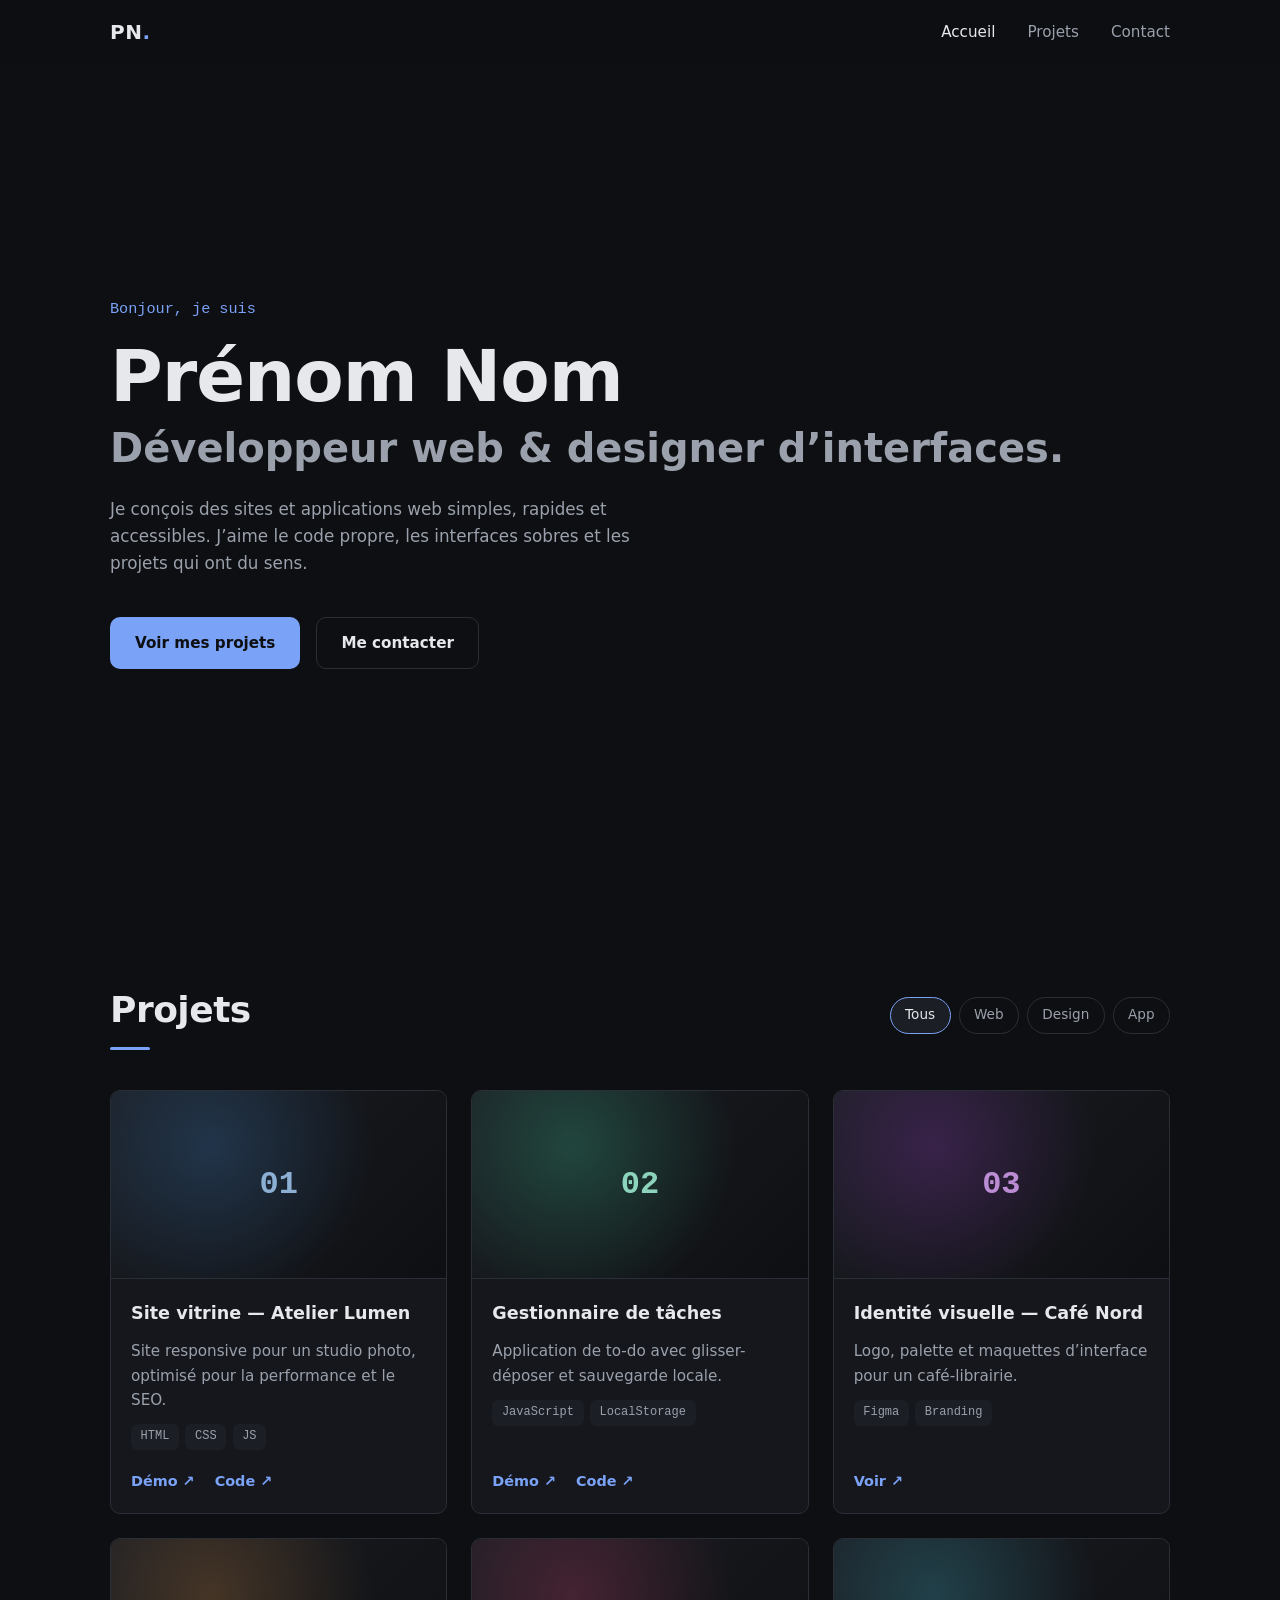
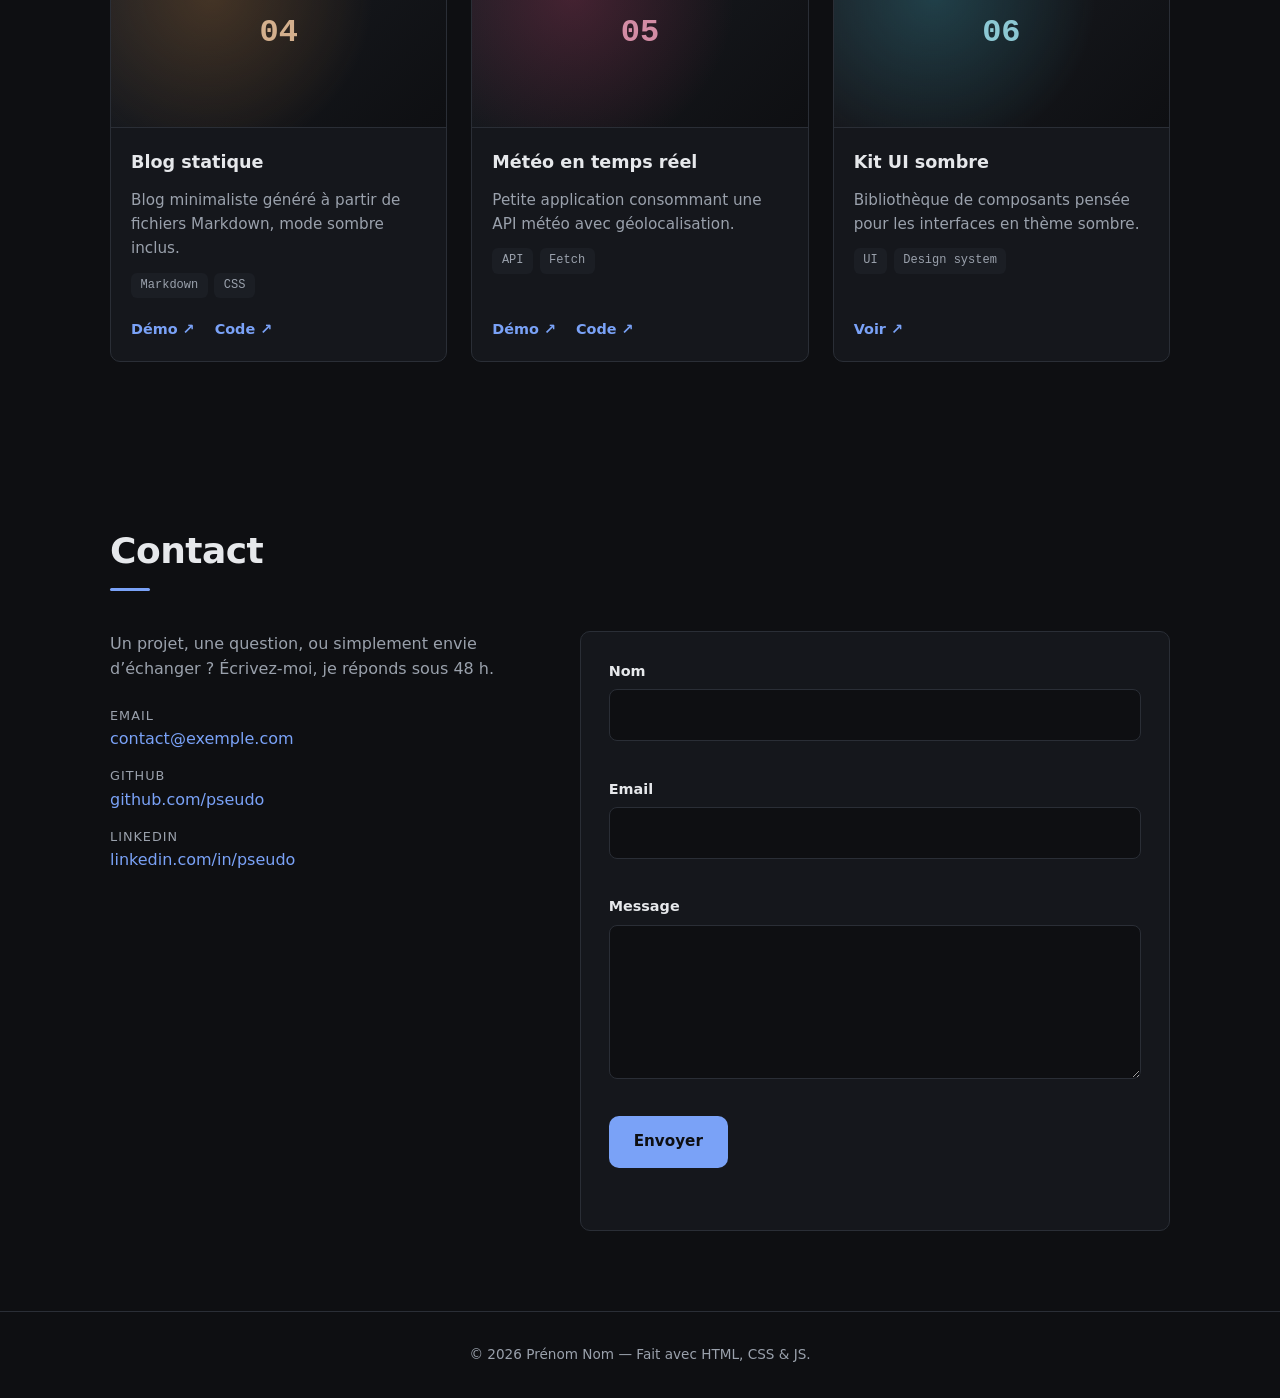
==== index.html @ f6e83539 "Portfolio : accueil, projets et formulaire de contact Co-Authored-By: Claude Opus 5.5 <noreply@anthr" ====
<!DOCTYPE html>
<html lang="fr">
<head>
  <meta charset="UTF-8">
  <meta name="viewport" content="width=device-width, initial-scale=1.0">
  <title>Prénom Nom — Portfolio</title>
  <meta name="description" content="Portfolio de Prénom Nom, développeur web.">
  <link rel="stylesheet" href="style.css">
</head>
<body>
  <header class="site-header">
    <nav class="nav container">
      <a href="#accueil" class="logo">PN<span>.</span></a>
      <button class="nav-toggle" aria-label="Ouvrir le menu" aria-expanded="false" aria-controls="menu">
        <span></span><span></span><span></span>
      </button>
      <ul class="nav-links" id="menu">
        <li><a href="#accueil">Accueil</a></li>
        <li><a href="#projets">Projets</a></li>
        <li><a href="#contact">Contact</a></li>
      </ul>
    </nav>
  </header>

  <main>
    <!-- Accueil -->
    <section id="accueil" class="hero container">
      <p class="eyebrow">Bonjour, je suis</p>
      <h1>Prénom Nom</h1>
      <h2 class="hero-sub">Développeur web &amp; designer d’interfaces.</h2>
      <p class="hero-text">
        Je conçois des sites et applications web simples, rapides et accessibles.
        J’aime le code propre, les interfaces sobres et les projets qui ont du sens.
      </p>
      <div class="hero-actions">
        <a href="#projets" class="btn btn-primary">Voir mes projets</a>
        <a href="#contact" class="btn btn-ghost">Me contacter</a>
      </div>
    </section>

    <!-- Projets -->
    <section id="projets" class="section container">
      <div class="section-head">
        <h2 class="section-title">Projets</h2>
        <div class="filters" role="group" aria-label="Filtrer les projets">
          <button class="filter active" data-filter="all">Tous</button>
          <button class="filter" data-filter="web">Web</button>
          <button class="filter" data-filter="design">Design</button>
          <button class="filter" data-filter="app">App</button>
        </div>
      </div>

      <div class="projects-grid">
        <article class="project-card" data-category="web">
          <div class="project-thumb" style="--hue: 210">01</div>
          <div class="project-body">
            <h3>Site vitrine — Atelier Lumen</h3>
            <p>Site responsive pour un studio photo, optimisé pour la performance et le SEO.</p>
            <ul class="tags"><li>HTML</li><li>CSS</li><li>JS</li></ul>
            <div class="project-links">
              <a href="#" target="_blank" rel="noopener">Démo ↗</a>
              <a href="#" target="_blank" rel="noopener">Code ↗</a>
            </div>
          </div>
        </article>

        <article class="project-card" data-category="app">
          <div class="project-thumb" style="--hue: 160">02</div>
          <div class="project-body">
            <h3>Gestionnaire de tâches</h3>
            <p>Application de to-do avec glisser-déposer et sauvegarde locale.</p>
            <ul class="tags"><li>JavaScript</li><li>LocalStorage</li></ul>
            <div class="project-links">
              <a href="#" target="_blank" rel="noopener">Démo ↗</a>
              <a href="#" target="_blank" rel="noopener">Code ↗</a>
            </div>
          </div>
        </article>

        <article class="project-card" data-category="design">
          <div class="project-thumb" style="--hue: 280">03</div>
          <div class="project-body">
            <h3>Identité visuelle — Café Nord</h3>
            <p>Logo, palette et maquettes d’interface pour un café-librairie.</p>
            <ul class="tags"><li>Figma</li><li>Branding</li></ul>
            <div class="project-links">
              <a href="#" target="_blank" rel="noopener">Voir ↗</a>
            </div>
          </div>
        </article>

        <article class="project-card" data-category="web">
          <div class="project-thumb" style="--hue: 30">04</div>
          <div class="project-body">
            <h3>Blog statique</h3>
            <p>Blog minimaliste généré à partir de fichiers Markdown, mode sombre inclus.</p>
            <ul class="tags"><li>Markdown</li><li>CSS</li></ul>
            <div class="project-links">
              <a href="#" target="_blank" rel="noopener">Démo ↗</a>
              <a href="#" target="_blank" rel="noopener">Code ↗</a>
            </div>
          </div>
        </article>

        <article class="project-card" data-category="app">
          <div class="project-thumb" style="--hue: 340">05</div>
          <div class="project-body">
            <h3>Météo en temps réel</h3>
            <p>Petite application consommant une API météo avec géolocalisation.</p>
            <ul class="tags"><li>API</li><li>Fetch</li></ul>
            <div class="project-links">
              <a href="#" target="_blank" rel="noopener">Démo ↗</a>
              <a href="#" target="_blank" rel="noopener">Code ↗</a>
            </div>
          </div>
        </article>

        <article class="project-card" data-category="design">
          <div class="project-thumb" style="--hue: 190">06</div>
          <div class="project-body">
            <h3>Kit UI sombre</h3>
            <p>Bibliothèque de composants pensée pour les interfaces en thème sombre.</p>
            <ul class="tags"><li>UI</li><li>Design system</li></ul>
            <div class="project-links">
              <a href="#" target="_blank" rel="noopener">Voir ↗</a>
            </div>
          </div>
        </article>
      </div>
    </section>

    <!-- Contact -->
    <section id="contact" class="section container">
      <h2 class="section-title">Contact</h2>
      <div class="contact-wrap">
        <div class="contact-intro">
          <p>Un projet, une question, ou simplement envie d’échanger ? Écrivez-moi, je réponds sous 48 h.</p>
          <ul class="contact-list">
            <li><span>Email</span><a href="mailto:contact@exemple.com">contact@exemple.com</a></li>
            <li><span>GitHub</span><a href="#" target="_blank" rel="noopener">github.com/pseudo</a></li>
            <li><span>LinkedIn</span><a href="#" target="_blank" rel="noopener">linkedin.com/in/pseudo</a></li>
          </ul>
        </div>

        <form class="contact-form" id="contact-form" novalidate>
          <div class="field">
            <label for="name">Nom</label>
            <input type="text" id="name" name="name" autocomplete="name" required>
            <small class="error" aria-live="polite"></small>
          </div>
          <div class="field">
            <label for="email">Email</label>
            <input type="email" id="email" name="email" autocomplete="email" required>
            <small class="error" aria-live="polite"></small>
          </div>
          <div class="field">
            <label for="message">Message</label>
            <textarea id="message" name="message" rows="5" required minlength="10"></textarea>
            <small class="error" aria-live="polite"></small>
          </div>
          <button type="submit" class="btn btn-primary">Envoyer</button>
          <p class="form-status" role="status" aria-live="polite"></p>
        </form>
      </div>
    </section>
  </main>

  <footer class="site-footer">
    <div class="container">
      <p>© <span id="year"></span> Prénom Nom — Fait avec HTML, CSS &amp; JS.</p>
    </div>
  </footer>

  <script src="script.js"></script>
</body>
</html>
---- style.css ----
/* ===== Variables ===== */
:root {
  --bg: #0e0f12;
  --bg-alt: #15171c;
  --surface: #1b1e24;
  --border: #2a2e36;
  --text: #e6e8eb;
  --muted: #9aa1ac;
  --accent: #7aa2f7;
  --accent-hover: #9bb8ff;
  --error: #f7768e;
  --success: #9ece6a;
  --radius: 10px;
  --max-w: 1100px;
  --header-h: 64px;
  --font: system-ui, -apple-system, "Segoe UI", Roboto, "Helvetica Neue", Arial, sans-serif;
}

/* ===== Base ===== */
*, *::before, *::after { box-sizing: border-box; margin: 0; padding: 0; }

html { scroll-behavior: smooth; scroll-padding-top: var(--header-h); }

body {
  font-family: var(--font);
  background: var(--bg);
  color: var(--text);
  line-height: 1.6;
  -webkit-font-smoothing: antialiased;
}

a { color: var(--accent); text-decoration: none; transition: color .2s; }
a:hover { color: var(--accent-hover); }

:focus-visible { outline: 2px solid var(--accent); outline-offset: 3px; border-radius: 4px; }

.container { width: 100%; max-width: var(--max-w); margin: 0 auto; padding: 0 1.25rem; }

/* ===== Header / Nav ===== */
.site-header {
  position: sticky; top: 0; z-index: 100;
  background: rgba(14, 15, 18, .85);
  backdrop-filter: blur(10px);
  -webkit-backdrop-filter: blur(10px);
  border-bottom: 1px solid transparent;
  transition: border-color .3s;
}
.site-header.scrolled { border-bottom-color: var(--border); }

.nav { height: var(--header-h); display: flex; align-items: center; justify-content: space-between; }

.logo { font-weight: 700; font-size: 1.25rem; color: var(--text); letter-spacing: .5px; }
.logo span { color: var(--accent); }

.nav-links { display: flex; gap: 2rem; list-style: none; }
.nav-links a { color: var(--muted); font-size: .95rem; }
.nav-links a:hover, .nav-links a.active { color: var(--text); }

.nav-toggle {
  display: none; background: none; border: 0; cursor: pointer;
  width: 40px; height: 40px; padding: 8px;
  flex-direction: column; justify-content: center; gap: 5px;
}
.nav-toggle span { display: block; height: 2px; background: var(--text); border-radius: 2px; transition: transform .3s, opacity .3s; }
.nav-toggle[aria-expanded="true"] span:nth-child(1) { transform: translateY(7px) rotate(45deg); }
.nav-toggle[aria-expanded="true"] span:nth-child(2) { opacity: 0; }
.nav-toggle[aria-expanded="true"] span:nth-child(3) { transform: translateY(-7px) rotate(-45deg); }

/* ===== Hero ===== */
.hero {
  min-height: calc(100vh - var(--header-h));
  min-height: calc(100svh - var(--header-h));
  display: flex; flex-direction: column; justify-content: center;
  padding-top: 3rem; padding-bottom: 3rem;
}
.eyebrow { color: var(--accent); font-family: ui-monospace, SFMono-Regular, Menlo, monospace; font-size: .95rem; margin-bottom: 1rem; }
.hero h1 { font-size: clamp(2.5rem, 7vw, 4.5rem); line-height: 1.1; letter-spacing: -1px; }
.hero-sub { font-size: clamp(1.4rem, 4vw, 2.5rem); color: var(--muted); font-weight: 600; line-height: 1.2; margin-top: .5rem; }
.hero-text { max-width: 560px; color: var(--muted); margin-top: 1.5rem; font-size: 1.05rem; }
.hero-actions { display: flex; flex-wrap: wrap; gap: 1rem; margin-top: 2.5rem; }

/* ===== Buttons ===== */
.btn {
  display: inline-block; padding: .8rem 1.5rem; border-radius: var(--radius);
  font: inherit; font-weight: 600; font-size: .95rem; cursor: pointer;
  border: 1px solid transparent; transition: background .2s, color .2s, border-color .2s, transform .2s;
}
.btn:active { transform: translateY(1px); }
.btn-primary { background: var(--accent); color: #0e0f12; }
.btn-primary:hover { background: var(--accent-hover); color: #0e0f12; }
.btn-primary:disabled { opacity: .6; cursor: wait; }
.btn-ghost { border-color: var(--border); color: var(--text); }
.btn-ghost:hover { border-color: var(--accent); color: var(--accent); }

/* ===== Sections ===== */
.section { padding-top: 5rem; padding-bottom: 5rem; }
.section-head { display: flex; flex-wrap: wrap; align-items: center; justify-content: space-between; gap: 1rem; margin-bottom: 2.5rem; }
.section-title { font-size: clamp(1.75rem, 4vw, 2.25rem); letter-spacing: -.5px; }
.section-title::after { content: ""; display: block; width: 40px; height: 3px; background: var(--accent); margin-top: .5rem; border-radius: 2px; }
#contact .section-title { margin-bottom: 2.5rem; }

/* ===== Filters ===== */
.filters { display: flex; flex-wrap: wrap; gap: .5rem; }
.filter {
  background: transparent; color: var(--muted); border: 1px solid var(--border);
  padding: .4rem .9rem; border-radius: 999px; font: inherit; font-size: .85rem; cursor: pointer;
  transition: all .2s;
}
.filter:hover { color: var(--text); border-color: var(--muted); }
.filter.active { background: var(--surface); color: var(--text); border-color: var(--accent); }

/* ===== Projects ===== */
.projects-grid { display: grid; grid-template-columns: repeat(auto-fill, minmax(300px, 1fr)); gap: 1.5rem; }

.project-card {
  background: var(--bg-alt); border: 1px solid var(--border); border-radius: var(--radius);
  overflow: hidden; display: flex; flex-direction: column;
  transition: transform .25s, border-color .25s;
}
.project-card:hover { transform: translateY(-4px); border-color: #3a3f4a; }
.project-card.hidden { display: none; }

.project-thumb {
  aspect-ratio: 16 / 9; display: grid; place-items: center;
  font-family: ui-monospace, Menlo, monospace; font-size: 2rem; font-weight: 700;
  color: hsla(var(--hue), 60%, 75%, .9);
  background:
    radial-gradient(circle at 30% 30%, hsla(var(--hue), 50%, 40%, .35), transparent 60%),
    linear-gradient(135deg, var(--surface), var(--bg));
  border-bottom: 1px solid var(--border);
}

.project-body { padding: 1.25rem; display: flex; flex-direction: column; gap: .75rem; flex: 1; }
.project-body h3 { font-size: 1.1rem; }
.project-body p { color: var(--muted); font-size: .95rem; }

.tags { display: flex; flex-wrap: wrap; gap: .4rem; list-style: none; }
.tags li { font-size: .75rem; color: var(--muted); background: var(--surface); padding: .2rem .6rem; border-radius: 6px; font-family: ui-monospace, Menlo, monospace; }

.project-links { display: flex; gap: 1.25rem; margin-top: auto; padding-top: .5rem; font-size: .9rem; font-weight: 600; }

/* ===== Contact ===== */
.contact-wrap { display: grid; grid-template-columns: 1fr 1.4fr; gap: 3rem; align-items: start; }
.contact-intro > p { color: var(--muted); margin-bottom: 1.5rem; }
.contact-list { list-style: none; display: flex; flex-direction: column; gap: .9rem; }
.contact-list li { display: flex; flex-direction: column; }
.contact-list span { font-size: .8rem; text-transform: uppercase; letter-spacing: 1px; color: var(--muted); }

.contact-form { background: var(--bg-alt); border: 1px solid var(--border); border-radius: var(--radius); padding: 1.75rem; display: flex; flex-direction: column; gap: 1.1rem; }
.field { display: flex; flex-direction: column; gap: .4rem; }
.field label { font-size: .9rem; font-weight: 600; }
.field input, .field textarea {
  font: inherit; color: var(--text); background: var(--bg); border: 1px solid var(--border);
  border-radius: 8px; padding: .75rem .9rem; transition: border-color .2s, box-shadow .2s; width: 100%;
}
.field textarea { resize: vertical; min-height: 120px; }
.field input:focus, .field textarea:focus { outline: none; border-color: var(--accent); box-shadow: 0 0 0 3px rgba(122, 162, 247, .15); }
.field.invalid input, .field.invalid textarea { border-color: var(--error); }
.error { color: var(--error); font-size: .8rem; min-height: 1em; }
.form-status { font-size: .9rem; min-height: 1.2em; }
.form-status.success { color: var(--success); }
.form-status.fail { color: var(--error); }
.contact-form .btn { align-self: flex-start; }

/* ===== Footer ===== */
.site-footer { border-top: 1px solid var(--border); padding: 2rem 0; text-align: center; color: var(--muted); font-size: .85rem; }

/* ===== Reveal animation ===== */
.reveal { opacity: 0; transform: translateY(20px); transition: opacity .6s ease, transform .6s ease; }
.reveal.visible { opacity: 1; transform: none; }

@media (prefers-reduced-motion: reduce) {
  html { scroll-behavior: auto; }
  *, *::before, *::after { transition: none !important; animation: none !important; }
  .reveal { opacity: 1; transform: none; }
}

/* ===== Responsive ===== */
@media (max-width: 800px) {
  .contact-wrap { grid-template-columns: 1fr; gap: 2rem; }
}

@media (max-width: 680px) {
  .nav-toggle { display: flex; }
  .nav-links {
    position: absolute; top: var(--header-h); left: 0; right: 0;
    flex-direction: column; gap: 0;
    background: var(--bg); border-bottom: 1px solid var(--border);
    max-height: 0; overflow: hidden; transition: max-height .3s ease;
  }
  .nav-links.open { max-height: 300px; }
  .nav-links a { display: block; padding: 1rem 1.25rem; font-size: 1rem; }
  .nav-links li + li { border-top: 1px solid var(--border); }

  .section { padding-top: 3.5rem; padding-bottom: 3.5rem; }
  .projects-grid { grid-template-columns: 1fr; }
  .contact-form { padding: 1.25rem; }
  .contact-form .btn, .hero-actions .btn { width: 100%; text-align: center; }
  .hero-actions { flex-direction: column; }
}
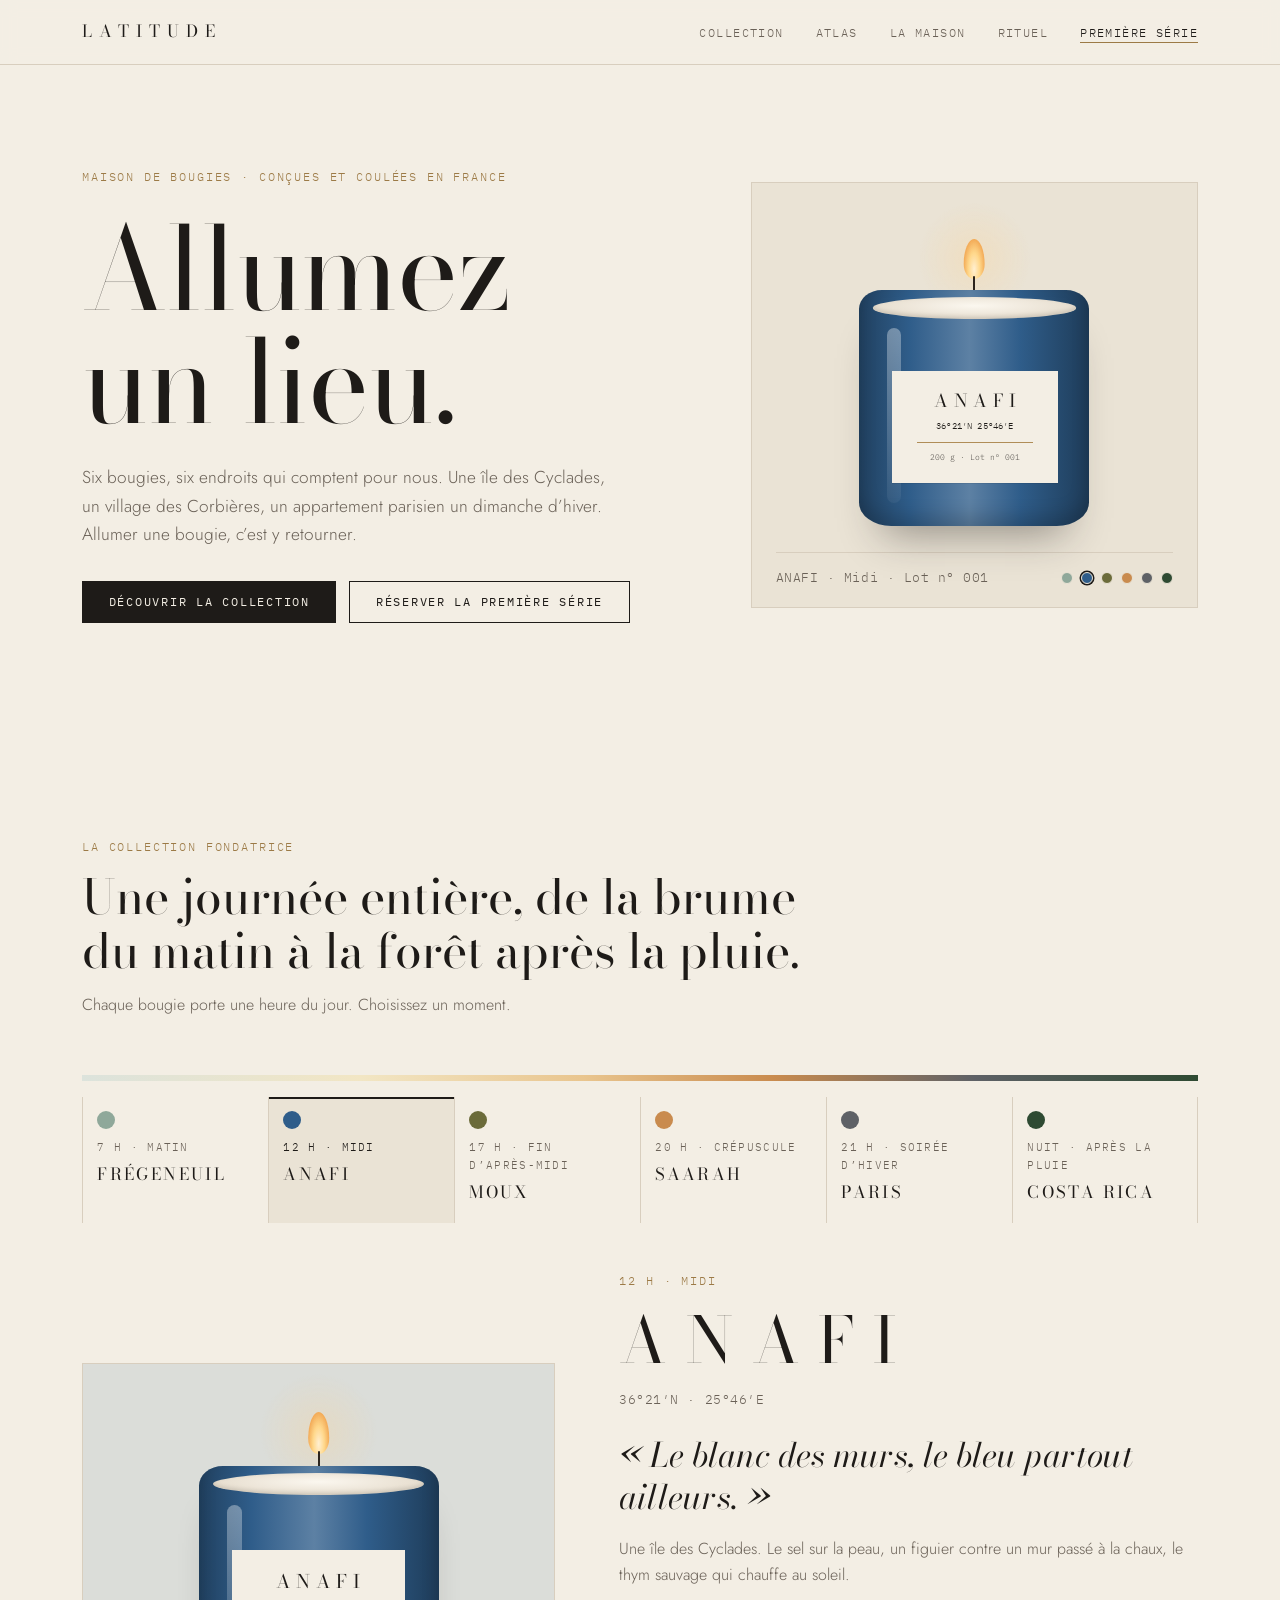
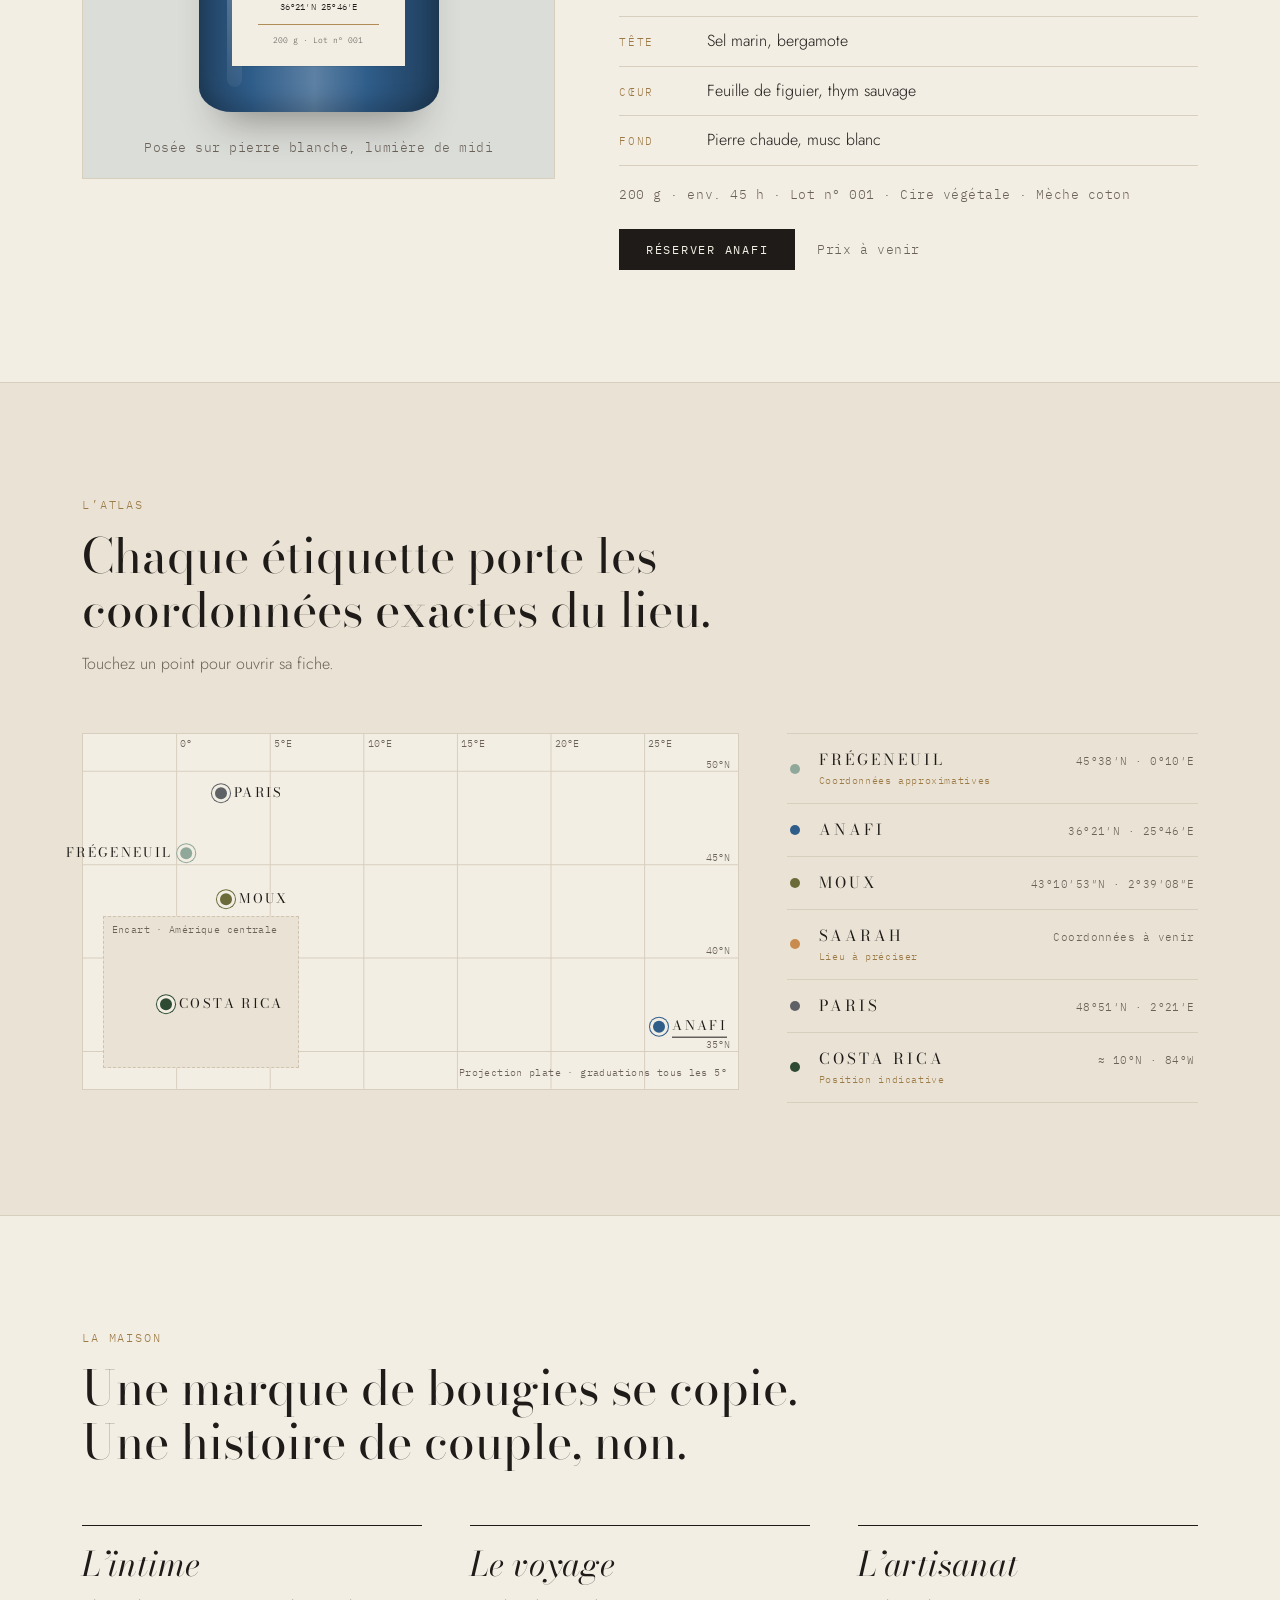
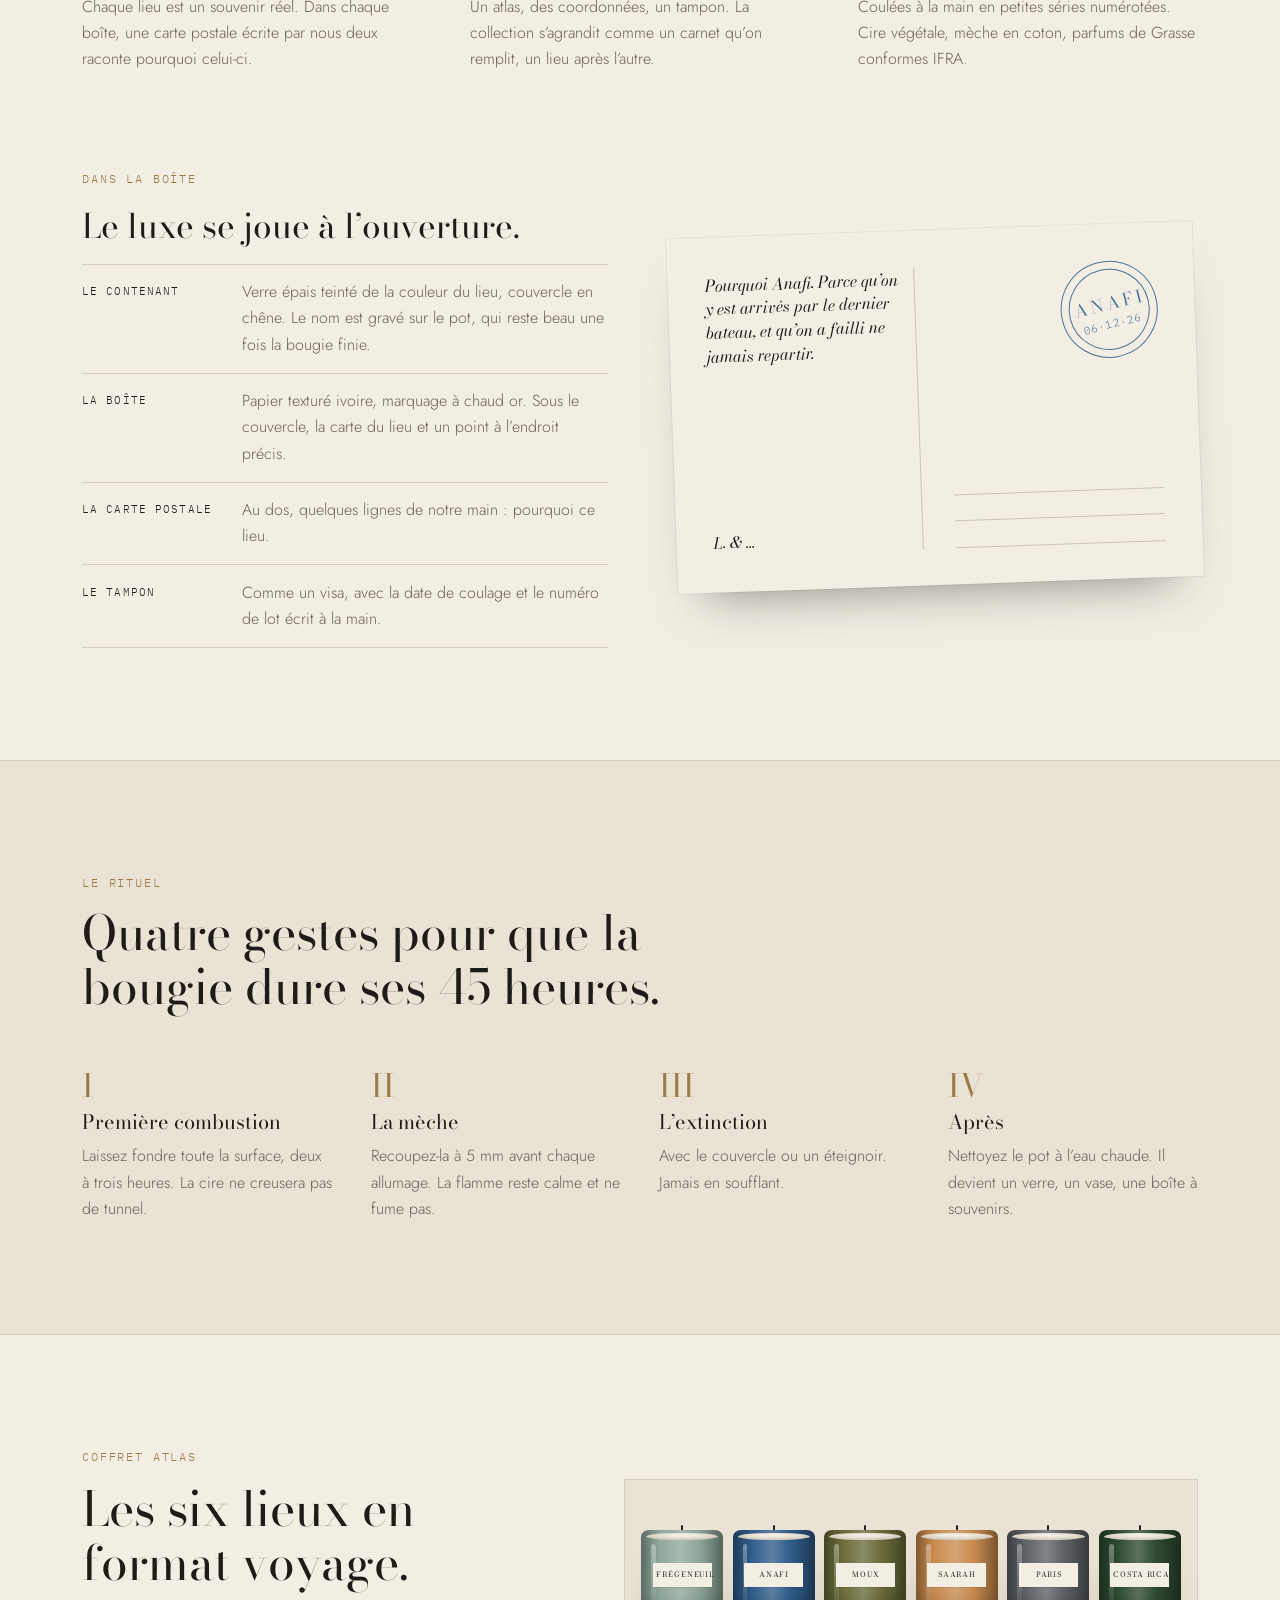
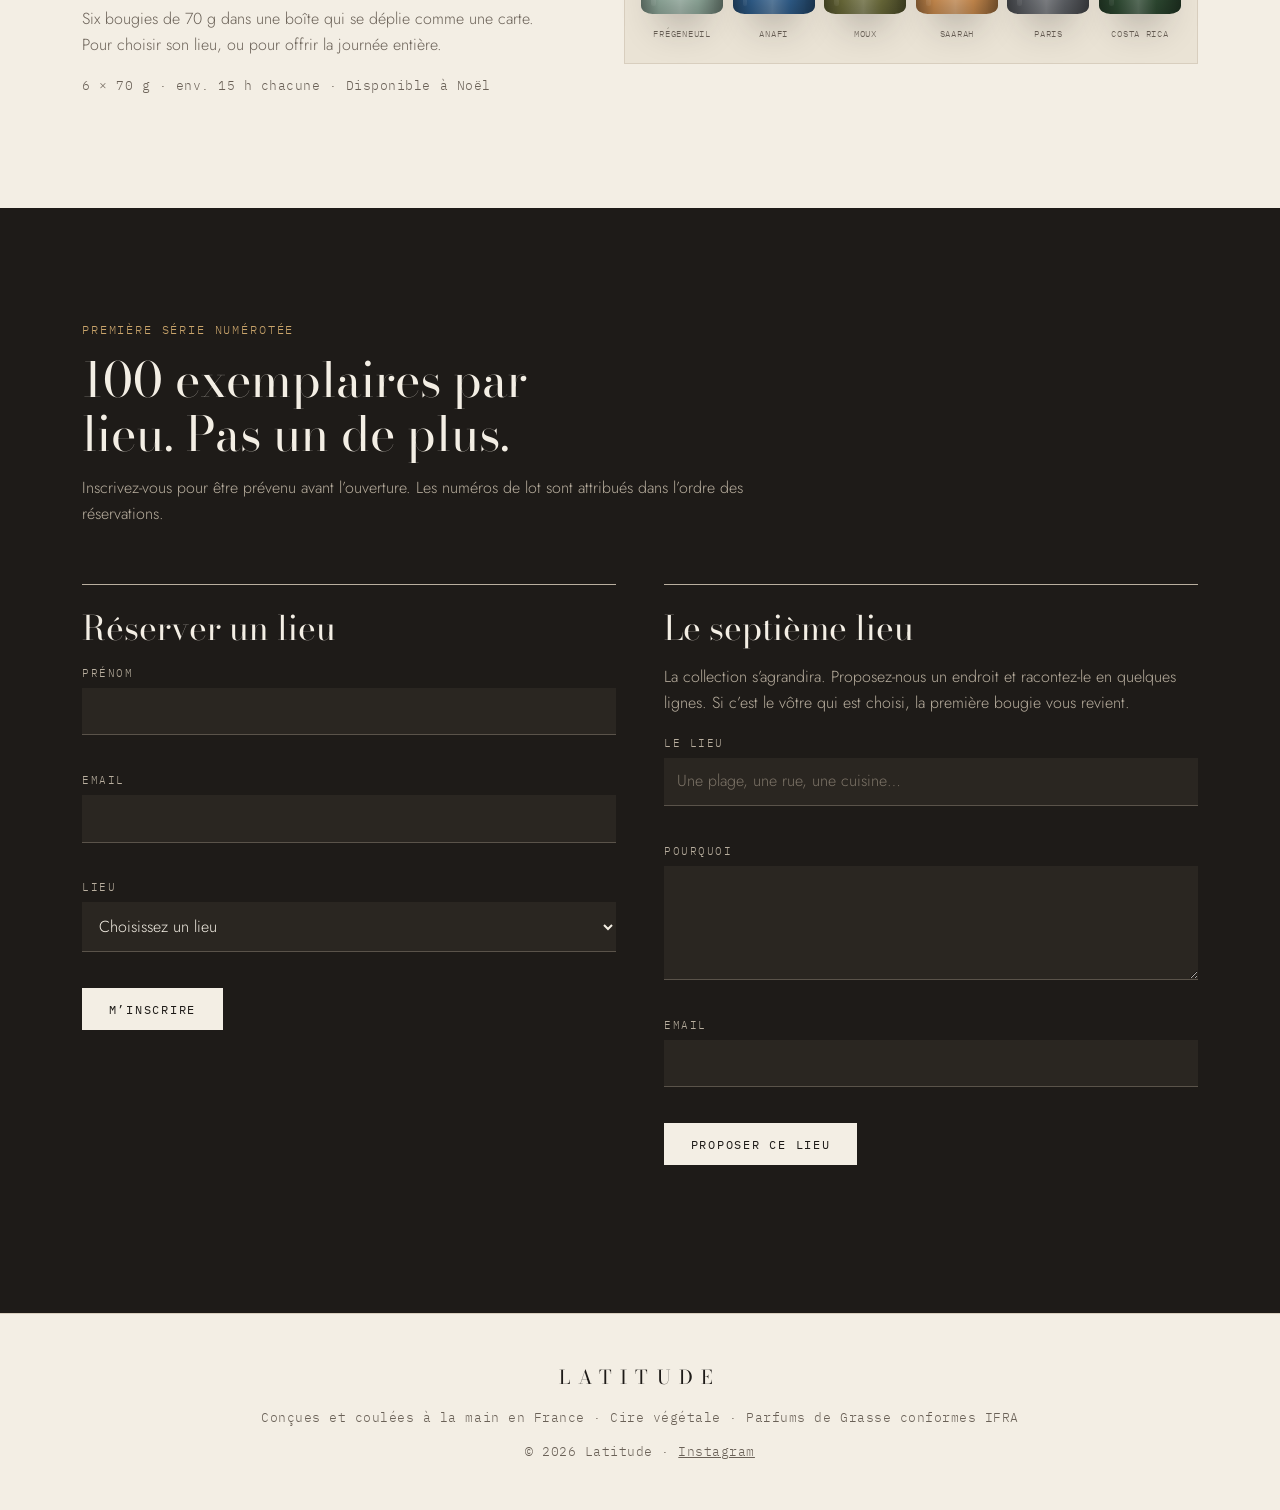
==== commit 17049aad: "Site Latitude : maison de bougies (collection, atlas, maison, rituel, première série) Remplace le po" ====
--- a/index.html
+++ b/index.html
@@ -2,172 +2,257 @@
 <html lang="fr">
 <head>
   <meta charset="UTF-8">
-  <meta name="viewport" content="width=device-width, initial-scale=1.0">
-  <title>Prénom Nom — Portfolio</title>
-  <meta name="description" content="Portfolio de Prénom Nom, développeur web.">
+  <meta name="viewport" content="width=device-width, initial-scale=1.0, viewport-fit=cover">
+  <title>Latitude, maison de bougies</title>
+  <meta name="claude:viewport-fit-sides" content="cover">
+  <meta name="description" content="Six bougies parfumées, six lieux. Conçues et coulées à la main en France. Allumez un lieu.">
+  <link rel="preconnect" href="https://fonts.googleapis.com">
+  <link rel="preconnect" href="https://fonts.gstatic.com" crossorigin>
+  <link rel="stylesheet" href="https://fonts.googleapis.com/css2?family=Bodoni+Moda:ital,opsz,wght@0,6..96,400;0,6..96,500;1,6..96,400&family=IBM+Plex+Mono:wght@300;400&family=Jost:wght@300;400;500&display=swap">
   <link rel="stylesheet" href="style.css">
 </head>
 <body>
   <header class="site-header">
-    <nav class="nav container">
-      <a href="#accueil" class="logo">PN<span>.</span></a>
-      <button class="nav-toggle" aria-label="Ouvrir le menu" aria-expanded="false" aria-controls="menu">
-        <span></span><span></span><span></span>
+    <nav class="nav wrap" aria-label="Navigation principale">
+      <a href="#top" class="brand">LATITUDE</a>
+      <button class="nav-toggle" type="button" aria-label="Ouvrir le menu" aria-expanded="false" aria-controls="menu">
+        <span></span><span></span>
       </button>
       <ul class="nav-links" id="menu">
-        <li><a href="#accueil">Accueil</a></li>
-        <li><a href="#projets">Projets</a></li>
-        <li><a href="#contact">Contact</a></li>
+        <li><a href="#collection">Collection</a></li>
+        <li><a href="#atlas">Atlas</a></li>
+        <li><a href="#maison">La maison</a></li>
+        <li><a href="#rituel">Rituel</a></li>
+        <li><a href="#serie" class="nav-cta">Première série</a></li>
       </ul>
     </nav>
   </header>
 
-  <main>
-    <!-- Accueil -->
-    <section id="accueil" class="hero container">
-      <p class="eyebrow">Bonjour, je suis</p>
-      <h1>Prénom Nom</h1>
-      <h2 class="hero-sub">Développeur web &amp; designer d’interfaces.</h2>
-      <p class="hero-text">
-        Je conçois des sites et applications web simples, rapides et accessibles.
-        J’aime le code propre, les interfaces sobres et les projets qui ont du sens.
-      </p>
-      <div class="hero-actions">
-        <a href="#projets" class="btn btn-primary">Voir mes projets</a>
-        <a href="#contact" class="btn btn-ghost">Me contacter</a>
-      </div>
-    </section>
-
-    <!-- Projets -->
-    <section id="projets" class="section container">
-      <div class="section-head">
-        <h2 class="section-title">Projets</h2>
-        <div class="filters" role="group" aria-label="Filtrer les projets">
-          <button class="filter active" data-filter="all">Tous</button>
-          <button class="filter" data-filter="web">Web</button>
-          <button class="filter" data-filter="design">Design</button>
-          <button class="filter" data-filter="app">App</button>
-        </div>
-      </div>
-
-      <div class="projects-grid">
-        <article class="project-card" data-category="web">
-          <div class="project-thumb" style="--hue: 210">01</div>
-          <div class="project-body">
-            <h3>Site vitrine — Atelier Lumen</h3>
-            <p>Site responsive pour un studio photo, optimisé pour la performance et le SEO.</p>
-            <ul class="tags"><li>HTML</li><li>CSS</li><li>JS</li></ul>
-            <div class="project-links">
-              <a href="#" target="_blank" rel="noopener">Démo ↗</a>
-              <a href="#" target="_blank" rel="noopener">Code ↗</a>
-            </div>
+  <main id="top">
+    <!-- ============ HERO ============ -->
+    <section class="hero wrap">
+      <div class="hero-text">
+        <p class="mono eyebrow">Maison de bougies · Conçues et coulées en France</p>
+        <h1>Allumez<br>un lieu.</h1>
+        <p class="lede">Six bougies, six endroits qui comptent pour nous. Une île des Cyclades, un village des Corbières, un appartement parisien un dimanche d’hiver. Allumer une bougie, c’est y retourner.</p>
+        <div class="hero-actions">
+          <a href="#collection" class="btn btn-ink">Découvrir la collection</a>
+          <a href="#serie" class="btn btn-line">Réserver la première série</a>
+        </div>
+      </div>
+
+      <figure class="hero-stage" id="hero-stage" aria-label="La collection en rotation">
+        <div class="stage-jar" id="hero-jar"></div>
+        <figcaption class="stage-caption mono">
+          <span id="hero-caption">ANAFI · Midi · Lot n° 001</span>
+          <span class="stage-dots" id="hero-dots" role="group" aria-label="Choisir un lieu"></span>
+        </figcaption>
+      </figure>
+    </section>
+
+    <!-- ============ COLLECTION ============ -->
+    <section id="collection" class="section wrap">
+      <header class="section-head">
+        <p class="mono eyebrow">La collection fondatrice</p>
+        <h2>Une journée entière, de la brume du matin à la forêt après la pluie.</h2>
+        <p class="section-intro">Chaque bougie porte une heure du jour. Choisissez un moment.</p>
+      </header>
+
+      <div class="day" role="tablist" aria-label="Les six lieux, dans l’ordre de la journée" id="day"></div>
+
+      <article class="fiche" id="fiche" role="tabpanel" aria-live="polite">
+        <div class="fiche-visual">
+          <div class="fiche-jar" id="fiche-jar"></div>
+          <p class="mono fiche-matter" id="fiche-matter"></p>
+        </div>
+        <div class="fiche-body">
+          <p class="mono eyebrow" id="fiche-moment"></p>
+          <h3 class="place-name" id="fiche-name"></h3>
+          <p class="mono coords" id="fiche-coords"></p>
+          <blockquote class="phrase" id="fiche-phrase"></blockquote>
+          <p class="fiche-desc" id="fiche-desc"></p>
+
+          <dl class="pyramid">
+            <div><dt class="mono">Tête</dt><dd id="fiche-tete"></dd></div>
+            <div><dt class="mono">Cœur</dt><dd id="fiche-coeur"></dd></div>
+            <div><dt class="mono">Fond</dt><dd id="fiche-fond"></dd></div>
+          </dl>
+
+          <p class="mono specs" id="fiche-specs"></p>
+          <div class="fiche-actions">
+            <a href="#serie" class="btn btn-ink" id="fiche-cta">Réserver</a>
+            <span class="mono price">Prix à venir</span>
           </div>
-        </article>
-
-        <article class="project-card" data-category="app">
-          <div class="project-thumb" style="--hue: 160">02</div>
-          <div class="project-body">
-            <h3>Gestionnaire de tâches</h3>
-            <p>Application de to-do avec glisser-déposer et sauvegarde locale.</p>
-            <ul class="tags"><li>JavaScript</li><li>LocalStorage</li></ul>
-            <div class="project-links">
-              <a href="#" target="_blank" rel="noopener">Démo ↗</a>
-              <a href="#" target="_blank" rel="noopener">Code ↗</a>
-            </div>
+        </div>
+      </article>
+    </section>
+
+    <!-- ============ ATLAS ============ -->
+    <section id="atlas" class="section section-alt">
+      <div class="wrap">
+        <header class="section-head">
+          <p class="mono eyebrow">L’atlas</p>
+          <h2>Chaque étiquette porte les coordonnées exactes du lieu.</h2>
+          <p class="section-intro">Touchez un point pour ouvrir sa fiche.</p>
+        </header>
+
+        <div class="atlas">
+          <div class="map" id="map">
+            <svg class="graticule" id="graticule" viewBox="0 0 700 380" preserveAspectRatio="none" aria-hidden="true"></svg>
+            <div class="inset" id="inset">
+              <span class="mono inset-title">Encart · Amérique centrale</span>
+            </div>
+            <span class="mono map-scale">Projection plate · graduations tous les 5°</span>
           </div>
-        </article>
-
-        <article class="project-card" data-category="design">
-          <div class="project-thumb" style="--hue: 280">03</div>
-          <div class="project-body">
-            <h3>Identité visuelle — Café Nord</h3>
-            <p>Logo, palette et maquettes d’interface pour un café-librairie.</p>
-            <ul class="tags"><li>Figma</li><li>Branding</li></ul>
-            <div class="project-links">
-              <a href="#" target="_blank" rel="noopener">Voir ↗</a>
+
+          <ol class="logbook" id="logbook" aria-label="Carnet de bord"></ol>
+        </div>
+      </div>
+    </section>
+
+    <!-- ============ LA MAISON ============ -->
+    <section id="maison" class="section wrap">
+      <header class="section-head">
+        <p class="mono eyebrow">La maison</p>
+        <h2>Une marque de bougies se copie. Une histoire de couple, non.</h2>
+      </header>
+
+      <div class="pillars">
+        <div class="pillar">
+          <h3>L’intime</h3>
+          <p>Chaque lieu est un souvenir réel. Dans chaque boîte, une carte postale écrite par nous deux raconte pourquoi celui-ci.</p>
+        </div>
+        <div class="pillar">
+          <h3>Le voyage</h3>
+          <p>Un atlas, des coordonnées, un tampon. La collection s’agrandit comme un carnet qu’on remplit, un lieu après l’autre.</p>
+        </div>
+        <div class="pillar">
+          <h3>L’artisanat</h3>
+          <p>Coulées à la main en petites séries numérotées. Cire végétale, mèche en coton, parfums de Grasse conformes IFRA.</p>
+        </div>
+      </div>
+
+      <div class="box">
+        <div class="box-copy">
+          <p class="mono eyebrow">Dans la boîte</p>
+          <h3 class="box-title">Le luxe se joue à l’ouverture.</h3>
+          <ul class="box-list">
+            <li><span class="mono">Le contenant</span>Verre épais teinté de la couleur du lieu, couvercle en chêne. Le nom est gravé sur le pot, qui reste beau une fois la bougie finie.</li>
+            <li><span class="mono">La boîte</span>Papier texturé ivoire, marquage à chaud or. Sous le couvercle, la carte du lieu et un point à l’endroit précis.</li>
+            <li><span class="mono">La carte postale</span>Au dos, quelques lignes de notre main : pourquoi ce lieu.</li>
+            <li><span class="mono">Le tampon</span>Comme un visa, avec la date de coulage et le numéro de lot écrit à la main.</li>
+          </ul>
+        </div>
+        <div class="box-visual" aria-hidden="true">
+          <div class="postcard">
+            <div class="postcard-left">
+              <p class="postcard-text">Pourquoi Anafi. Parce qu’on y est arrivés par le dernier bateau, et qu’on a failli ne jamais repartir.</p>
+              <p class="postcard-sign">L. &amp; …</p>
+            </div>
+            <div class="postcard-right">
+              <div class="stamp">
+                <span class="stamp-ring mono">ENTRÉE AUTORISÉE · ENTRÉE AUTORISÉE ·</span>
+                <span class="stamp-name">ANAFI</span>
+                <span class="stamp-date mono" id="stamp-date">01·11·26</span>
+              </div>
+              <span class="postcard-lines"></span>
+              <span class="postcard-lines"></span>
+              <span class="postcard-lines"></span>
             </div>
           </div>
-        </article>
-
-        <article class="project-card" data-category="web">
-          <div class="project-thumb" style="--hue: 30">04</div>
-          <div class="project-body">
-            <h3>Blog statique</h3>
-            <p>Blog minimaliste généré à partir de fichiers Markdown, mode sombre inclus.</p>
-            <ul class="tags"><li>Markdown</li><li>CSS</li></ul>
-            <div class="project-links">
-              <a href="#" target="_blank" rel="noopener">Démo ↗</a>
-              <a href="#" target="_blank" rel="noopener">Code ↗</a>
-            </div>
-          </div>
-        </article>
-
-        <article class="project-card" data-category="app">
-          <div class="project-thumb" style="--hue: 340">05</div>
-          <div class="project-body">
-            <h3>Météo en temps réel</h3>
-            <p>Petite application consommant une API météo avec géolocalisation.</p>
-            <ul class="tags"><li>API</li><li>Fetch</li></ul>
-            <div class="project-links">
-              <a href="#" target="_blank" rel="noopener">Démo ↗</a>
-              <a href="#" target="_blank" rel="noopener">Code ↗</a>
-            </div>
-          </div>
-        </article>
-
-        <article class="project-card" data-category="design">
-          <div class="project-thumb" style="--hue: 190">06</div>
-          <div class="project-body">
-            <h3>Kit UI sombre</h3>
-            <p>Bibliothèque de composants pensée pour les interfaces en thème sombre.</p>
-            <ul class="tags"><li>UI</li><li>Design system</li></ul>
-            <div class="project-links">
-              <a href="#" target="_blank" rel="noopener">Voir ↗</a>
-            </div>
-          </div>
-        </article>
-      </div>
-    </section>
-
-    <!-- Contact -->
-    <section id="contact" class="section container">
-      <h2 class="section-title">Contact</h2>
-      <div class="contact-wrap">
-        <div class="contact-intro">
-          <p>Un projet, une question, ou simplement envie d’échanger ? Écrivez-moi, je réponds sous 48 h.</p>
-          <ul class="contact-list">
-            <li><span>Email</span><a href="mailto:contact@exemple.com">contact@exemple.com</a></li>
-            <li><span>GitHub</span><a href="#" target="_blank" rel="noopener">github.com/pseudo</a></li>
-            <li><span>LinkedIn</span><a href="#" target="_blank" rel="noopener">linkedin.com/in/pseudo</a></li>
-          </ul>
-        </div>
-
-        <form class="contact-form" id="contact-form" novalidate>
-          <div class="field">
-            <label for="name">Nom</label>
-            <input type="text" id="name" name="name" autocomplete="name" required>
-            <small class="error" aria-live="polite"></small>
-          </div>
-          <div class="field">
-            <label for="email">Email</label>
-            <input type="email" id="email" name="email" autocomplete="email" required>
-            <small class="error" aria-live="polite"></small>
-          </div>
-          <div class="field">
-            <label for="message">Message</label>
-            <textarea id="message" name="message" rows="5" required minlength="10"></textarea>
-            <small class="error" aria-live="polite"></small>
-          </div>
-          <button type="submit" class="btn btn-primary">Envoyer</button>
-          <p class="form-status" role="status" aria-live="polite"></p>
-        </form>
+        </div>
+      </div>
+    </section>
+
+    <!-- ============ RITUEL ============ -->
+    <section id="rituel" class="section section-alt">
+      <div class="wrap rituel">
+        <header class="section-head">
+          <p class="mono eyebrow">Le rituel</p>
+          <h2>Quatre gestes pour que la bougie dure ses 45 heures.</h2>
+        </header>
+        <ol class="steps">
+          <li><span class="mono step-n">I</span><h3>Première combustion</h3><p>Laissez fondre toute la surface, deux à trois heures. La cire ne creusera pas de tunnel.</p></li>
+          <li><span class="mono step-n">II</span><h3>La mèche</h3><p>Recoupez-la à 5 mm avant chaque allumage. La flamme reste calme et ne fume pas.</p></li>
+          <li><span class="mono step-n">III</span><h3>L’extinction</h3><p>Avec le couvercle ou un éteignoir. Jamais en soufflant.</p></li>
+          <li><span class="mono step-n">IV</span><h3>Après</h3><p>Nettoyez le pot à l’eau chaude. Il devient un verre, un vase, une boîte à souvenirs.</p></li>
+        </ol>
+      </div>
+    </section>
+
+    <!-- ============ COFFRET ============ -->
+    <section class="section wrap coffret">
+      <div class="coffret-copy">
+        <p class="mono eyebrow">Coffret Atlas</p>
+        <h2>Les six lieux en format voyage.</h2>
+        <p>Six bougies de 70 g dans une boîte qui se déplie comme une carte. Pour choisir son lieu, ou pour offrir la journée entière.</p>
+        <p class="mono specs">6 × 70 g · env. 15 h chacune · Disponible à Noël</p>
+      </div>
+      <div class="coffret-row" id="coffret-row" aria-hidden="true"></div>
+    </section>
+
+    <!-- ============ PREMIÈRE SÉRIE / 7e LIEU ============ -->
+    <section id="serie" class="section section-ink">
+      <div class="wrap">
+        <header class="section-head">
+          <p class="mono eyebrow">Première série numérotée</p>
+          <h2>100 exemplaires par lieu. Pas un de plus.</h2>
+          <p class="section-intro">Inscrivez-vous pour être prévenu avant l’ouverture. Les numéros de lot sont attribués dans l’ordre des réservations.</p>
+        </header>
+
+        <div class="forms">
+          <form class="form" id="form-serie" novalidate>
+            <h3>Réserver un lieu</h3>
+            <div class="field">
+              <label for="s-name">Prénom</label>
+              <input id="s-name" name="name" type="text" autocomplete="given-name" required>
+              <small class="error"></small>
+            </div>
+            <div class="field">
+              <label for="s-email">Email</label>
+              <input id="s-email" name="email" type="email" autocomplete="email" required>
+              <small class="error"></small>
+            </div>
+            <div class="field">
+              <label for="s-place">Lieu</label>
+              <select id="s-place" name="place"></select>
+              <small class="error"></small>
+            </div>
+            <button class="btn btn-paper" type="submit">M’inscrire</button>
+            <p class="form-status" role="status" aria-live="polite"></p>
+          </form>
+
+          <form class="form" id="form-lieu" novalidate>
+            <h3>Le septième lieu</h3>
+            <p class="form-note">La collection s’agrandira. Proposez-nous un endroit et racontez-le en quelques lignes. Si c’est le vôtre qui est choisi, la première bougie vous revient.</p>
+            <div class="field">
+              <label for="l-place">Le lieu</label>
+              <input id="l-place" name="place" type="text" placeholder="Une plage, une rue, une cuisine…" required>
+              <small class="error"></small>
+            </div>
+            <div class="field">
+              <label for="l-why">Pourquoi</label>
+              <textarea id="l-why" name="why" rows="4" required></textarea>
+              <small class="error"></small>
+            </div>
+            <div class="field">
+              <label for="l-email">Email</label>
+              <input id="l-email" name="email" type="email" autocomplete="email" required>
+              <small class="error"></small>
+            </div>
+            <button class="btn btn-paper" type="submit">Proposer ce lieu</button>
+            <p class="form-status" role="status" aria-live="polite"></p>
+          </form>
+        </div>
       </div>
     </section>
   </main>
 
   <footer class="site-footer">
-    <div class="container">
-      <p>© <span id="year"></span> Prénom Nom — Fait avec HTML, CSS &amp; JS.</p>
+    <div class="wrap footer-inner">
+      <p class="brand">LATITUDE</p>
+      <p class="mono">Conçues et coulées à la main en France · Cire végétale · Parfums de Grasse conformes IFRA</p>
+      <p class="mono footer-small">© <span id="year">2026</span> Latitude · <a href="https://instagram.com/" target="_blank" rel="noopener">Instagram</a></p>
     </div>
   </footer>
 
--- a/style.css
+++ b/style.css
@@ -1,200 +1,444 @@
-/* ===== Variables ===== */
+/* Layout : un atlas qui se lit comme une journée. Base papier/encre, une seule couleur par lieu. */
+@property --c {
+  syntax: "<color>";
+  inherits: true;
+  initial-value: #2F5D8A;
+}
+
 :root {
-  --bg: #0e0f12;
-  --bg-alt: #15171c;
-  --surface: #1b1e24;
-  --border: #2a2e36;
-  --text: #e6e8eb;
-  --muted: #9aa1ac;
-  --accent: #7aa2f7;
-  --accent-hover: #9bb8ff;
-  --error: #f7768e;
-  --success: #9ece6a;
-  --radius: 10px;
-  --max-w: 1100px;
+  --paper: #F3EEE4;      /* ivoire papier */
+  --paper-2: #EAE3D5;    /* papier un ton plus profond */
+  --ink: #1E1B18;        /* noir encre */
+  --ink-soft: #6A6157;   /* encre diluée */
+  --linen: #CFC3B0;      /* grège / lin */
+  --gold: #9C7A46;       /* or mat (lisible sur ivoire) */
+  --rule: #D8CEBE;
+  --on-ink: #F3EEE4;     /* texte sur bande encre */
+  --on-ink-soft: #B9AF9F;
+  --band: #1E1B18;       /* bande encre (première série) */
+  --field: #2A2621;
+  --label-bg: #F3EEE4;   /* étiquette physique : ne change pas avec le thème */
+  --label-ink: #1E1B18;
+  --error: #A4402F;
+  --error-on-ink: #E8907E;
+  --ok-on-ink: #B9C79A;
+
+  --display: "Bodoni Moda", "Didot", "Bodoni 72", "Bodoni MT", Georgia, serif;
+  --mono: "IBM Plex Mono", ui-monospace, "SFMono-Regular", Menlo, monospace;
+  --sans: "Jost", "Futura", "Avenir Next", "Century Gothic", system-ui, sans-serif;
+
+  --step--1: .8rem;
+  --step-0: 1rem;
+  --step-1: 1.25rem;
+  --step-2: clamp(1.6rem, 3vw, 2.1rem);
+  --step-3: clamp(2rem, 4.4vw, 3rem);
+  --step-4: clamp(3.4rem, 10vw, 7.2rem);
+
+  --max: 1180px;
   --header-h: 64px;
-  --font: system-ui, -apple-system, "Segoe UI", Roboto, "Helvetica Neue", Arial, sans-serif;
-}
-
-/* ===== Base ===== */
-*, *::before, *::after { box-sizing: border-box; margin: 0; padding: 0; }
-
-html { scroll-behavior: smooth; scroll-padding-top: var(--header-h); }
-
+  --c: #2F5D8A;
+}
+
+@media (prefers-color-scheme: dark) {
+  :root:not([data-theme="light"]) {
+    --paper: #1A1714; --paper-2: #231F1B; --ink: #EFE9DE; --ink-soft: #A99F90;
+    --linen: #4B443A; --gold: #C9A46B; --rule: #36302A;
+    --band: #0F0D0B; --field: #1D1A16;
+    --error: #E8907E;
+    color-scheme: dark;
+  }
+}
+:root[data-theme="dark"] {
+  --paper: #1A1714; --paper-2: #231F1B; --ink: #EFE9DE; --ink-soft: #A99F90;
+  --linen: #4B443A; --gold: #C9A46B; --rule: #36302A;
+  --band: #0F0D0B; --field: #1D1A16;
+  --error: #E8907E;
+  color-scheme: dark;
+}
+
+/* ---------- Base ---------- */
+*, *::before, *::after { box-sizing: border-box; }
+html { scroll-behavior: smooth; scroll-padding-top: calc(var(--header-h) + env(safe-area-inset-top, 0px)); }
 body {
-  font-family: var(--font);
-  background: var(--bg);
-  color: var(--text);
-  line-height: 1.6;
+  margin: 0;
+  background: var(--paper);
+  color: var(--ink);
+  font-family: var(--sans);
+  font-weight: 300;
+  font-size: var(--step-0);
+  line-height: 1.65;
   -webkit-font-smoothing: antialiased;
 }
-
-a { color: var(--accent); text-decoration: none; transition: color .2s; }
-a:hover { color: var(--accent-hover); }
-
-:focus-visible { outline: 2px solid var(--accent); outline-offset: 3px; border-radius: 4px; }
-
-.container { width: 100%; max-width: var(--max-w); margin: 0 auto; padding: 0 1.25rem; }
-
-/* ===== Header / Nav ===== */
+body::before {
+  content: ""; position: fixed; inset: 0 0 auto; height: env(safe-area-inset-top, 0px);
+  z-index: 10; background: var(--paper);
+}
+h1, h2, h3 { font-family: var(--display); font-weight: 400; line-height: 1.12; margin: 0; text-wrap: balance; }
+p { margin: 0; }
+a { color: inherit; }
+img, svg { max-width: 100%; }
+:focus-visible { outline: 1.5px solid var(--gold); outline-offset: 3px; }
+
+.wrap {
+  max-width: var(--max);
+  margin-inline: auto;
+  padding-left: max(16px, env(safe-area-inset-left, 0px));
+  padding-right: max(16px, env(safe-area-inset-right, 0px));
+}
+@media (min-width: 700px) {
+  .wrap {
+    padding-left: max(32px, env(safe-area-inset-left, 0px));
+    padding-right: max(32px, env(safe-area-inset-right, 0px));
+  }
+}
+
+.mono { font-family: var(--mono); font-weight: 300; font-size: var(--step--1); letter-spacing: .04em; }
+.eyebrow { text-transform: uppercase; letter-spacing: .16em; color: var(--gold); font-size: .72rem; }
+
+/* ---------- Boutons ---------- */
+.btn {
+  display: inline-flex; align-items: center; justify-content: center;
+  padding: .85rem 1.6rem; border: 1px solid transparent; border-radius: 0;
+  font: 400 .78rem/1 var(--mono); letter-spacing: .14em; text-transform: uppercase;
+  text-decoration: none; cursor: pointer; transition: background .25s, color .25s, border-color .25s;
+}
+.btn-ink { background: var(--ink); color: var(--paper); }
+.btn-ink:hover { background: var(--gold); color: var(--paper); }
+.btn-line { border-color: var(--ink); color: var(--ink); background: transparent; }
+.btn-line:hover { border-color: var(--gold); color: var(--gold); }
+.btn-paper { background: var(--on-ink); color: var(--band); }
+.btn-paper:hover { background: var(--gold); color: var(--on-ink); }
+.btn:disabled { opacity: .6; cursor: progress; }
+
+/* ---------- Header ---------- */
 .site-header {
-  position: sticky; top: 0; z-index: 100;
-  background: rgba(14, 15, 18, .85);
-  backdrop-filter: blur(10px);
-  -webkit-backdrop-filter: blur(10px);
-  border-bottom: 1px solid transparent;
-  transition: border-color .3s;
-}
-.site-header.scrolled { border-bottom-color: var(--border); }
-
-.nav { height: var(--header-h); display: flex; align-items: center; justify-content: space-between; }
-
-.logo { font-weight: 700; font-size: 1.25rem; color: var(--text); letter-spacing: .5px; }
-.logo span { color: var(--accent); }
-
-.nav-links { display: flex; gap: 2rem; list-style: none; }
-.nav-links a { color: var(--muted); font-size: .95rem; }
-.nav-links a:hover, .nav-links a.active { color: var(--text); }
-
-.nav-toggle {
-  display: none; background: none; border: 0; cursor: pointer;
-  width: 40px; height: 40px; padding: 8px;
-  flex-direction: column; justify-content: center; gap: 5px;
-}
-.nav-toggle span { display: block; height: 2px; background: var(--text); border-radius: 2px; transition: transform .3s, opacity .3s; }
-.nav-toggle[aria-expanded="true"] span:nth-child(1) { transform: translateY(7px) rotate(45deg); }
-.nav-toggle[aria-expanded="true"] span:nth-child(2) { opacity: 0; }
-.nav-toggle[aria-expanded="true"] span:nth-child(3) { transform: translateY(-7px) rotate(-45deg); }
-
-/* ===== Hero ===== */
+  position: sticky; top: env(safe-area-inset-top, 0px); z-index: 20;
+  background: color-mix(in srgb, var(--paper) 92%, transparent);
+  backdrop-filter: blur(8px); -webkit-backdrop-filter: blur(8px);
+  border-bottom: 1px solid var(--rule);
+}
+.nav { height: var(--header-h); display: flex; align-items: center; justify-content: space-between; gap: 1rem; }
+.brand { font-family: var(--display); font-size: 1.05rem; letter-spacing: .42em; text-decoration: none; margin: 0; }
+.nav-links { list-style: none; margin: 0; padding: 0; display: flex; align-items: center; gap: 2rem; }
+.nav-links a { font-family: var(--mono); font-size: .74rem; letter-spacing: .12em; text-transform: uppercase; text-decoration: none; color: var(--ink-soft); transition: color .2s; }
+.nav-links a:hover { color: var(--ink); }
+.nav-links .nav-cta { color: var(--ink); border-bottom: 1px solid var(--gold); padding-bottom: 2px; }
+.nav-toggle { display: none; width: 40px; height: 40px; background: none; border: 0; cursor: pointer; padding: 10px 8px; flex-direction: column; justify-content: center; gap: 7px; }
+.nav-toggle span { display: block; height: 1px; background: var(--ink); transition: transform .3s; }
+.nav-toggle[aria-expanded="true"] span:first-child { transform: translateY(4px) rotate(45deg); }
+.nav-toggle[aria-expanded="true"] span:last-child { transform: translateY(-4px) rotate(-45deg); }
+
+/* ---------- Bougie (illustration CSS) ---------- */
+.jar {
+  --w: 200px;
+  position: relative; width: var(--w); aspect-ratio: 200 / 250; max-width: 100%;
+  margin-inline: auto;
+}
+.jar-glass {
+  position: absolute; inset: 18% 0 0 0;
+  border-radius: 10% 10% 14% 14% / 8% 8% 10% 10%;
+  background:
+    linear-gradient(90deg,
+      color-mix(in srgb, var(--c) 70%, #000) 0%,
+      var(--c) 22%,
+      color-mix(in srgb, var(--c) 78%, #fff) 48%,
+      var(--c) 70%,
+      color-mix(in srgb, var(--c) 65%, #000) 100%);
+  box-shadow: 0 30px 40px -24px rgba(30, 27, 24, .45), inset 0 -10px 18px rgba(0,0,0,.18);
+  transition: --c 1.2s ease;
+}
+.jar-glass::before { /* surface de cire */
+  content: ""; position: absolute; left: 6%; right: 6%; top: 3%; height: 9%;
+  border-radius: 50%; background: radial-gradient(ellipse at 50% 40%, #FBF7EF, #E7DECF 70%);
+  box-shadow: inset 0 -2px 4px rgba(0,0,0,.12);
+}
+.jar-glass::after { /* reflet */
+  content: ""; position: absolute; top: 16%; bottom: 10%; left: 12%; width: 6%;
+  border-radius: 40px; background: linear-gradient(rgba(255,255,255,.35), rgba(255,255,255,.05));
+}
+.jar-wick { position: absolute; left: 50%; top: 13%; width: 2px; height: 8%; background: #2b241d; transform: translateX(-50%); border-radius: 1px; }
+.jar-flame {
+  position: absolute; left: 50%; top: 0; width: 9%; height: 14%;
+  transform: translateX(-50%); transform-origin: 50% 100%;
+  border-radius: 50% 50% 50% 50% / 62% 62% 38% 38%;
+  background: radial-gradient(ellipse at 50% 75%, #fff8e6 0%, #ffd98a 38%, #f0a24b 70%, rgba(240,162,75,0) 100%);
+  filter: blur(.4px);
+  animation: flicker 3.2s ease-in-out infinite;
+}
+.jar-flame::after { /* halo */
+  content: ""; position: absolute; inset: -120% -260%; border-radius: 50%;
+  background: radial-gradient(circle, rgba(255, 210, 140, .28), rgba(255, 210, 140, 0) 60%);
+  pointer-events: none;
+}
+@keyframes flicker {
+  0%, 100% { transform: translateX(-50%) scale(1, 1) rotate(0deg); }
+  30% { transform: translateX(-50%) scale(.94, 1.06) rotate(-2deg); }
+  55% { transform: translateX(-50%) scale(1.04, .95) rotate(1.5deg); }
+  80% { transform: translateX(-50%) scale(.97, 1.03) rotate(-1deg); }
+}
+.jar-label {
+  position: absolute; left: 14%; right: 14%; top: 46%;
+  background: var(--label-bg); color: var(--label-ink);
+  padding: 9% 6% 8%; text-align: center;
+  box-shadow: 0 1px 0 rgba(0,0,0,.08);
+  container-type: inline-size;
+}
+.jar-label-name { display: block; font-family: var(--display); font-size: 13cqi; letter-spacing: .32em; margin-right: -.32em; line-height: 1; white-space: nowrap; }
+.jar-label-coords { display: block; font-family: var(--mono); font-weight: 300; font-size: 6.4cqi; letter-spacing: .02em; margin-top: 7cqi; white-space: nowrap; }
+.jar-label-rule { display: block; height: 1px; background: #B08D57; margin: 6cqi 8%; }
+.jar-label-lot { display: block; font-family: var(--mono); font-weight: 300; font-size: 5.6cqi; opacity: .75; white-space: nowrap; }
+
+/* ---------- Hero ---------- */
 .hero {
-  min-height: calc(100vh - var(--header-h));
-  min-height: calc(100svh - var(--header-h));
-  display: flex; flex-direction: column; justify-content: center;
-  padding-top: 3rem; padding-bottom: 3rem;
-}
-.eyebrow { color: var(--accent); font-family: ui-monospace, SFMono-Regular, Menlo, monospace; font-size: .95rem; margin-bottom: 1rem; }
-.hero h1 { font-size: clamp(2.5rem, 7vw, 4.5rem); line-height: 1.1; letter-spacing: -1px; }
-.hero-sub { font-size: clamp(1.4rem, 4vw, 2.5rem); color: var(--muted); font-weight: 600; line-height: 1.2; margin-top: .5rem; }
-.hero-text { max-width: 560px; color: var(--muted); margin-top: 1.5rem; font-size: 1.05rem; }
-.hero-actions { display: flex; flex-wrap: wrap; gap: 1rem; margin-top: 2.5rem; }
-
-/* ===== Buttons ===== */
-.btn {
-  display: inline-block; padding: .8rem 1.5rem; border-radius: var(--radius);
-  font: inherit; font-weight: 600; font-size: .95rem; cursor: pointer;
-  border: 1px solid transparent; transition: background .2s, color .2s, border-color .2s, transform .2s;
-}
-.btn:active { transform: translateY(1px); }
-.btn-primary { background: var(--accent); color: #0e0f12; }
-.btn-primary:hover { background: var(--accent-hover); color: #0e0f12; }
-.btn-primary:disabled { opacity: .6; cursor: wait; }
-.btn-ghost { border-color: var(--border); color: var(--text); }
-.btn-ghost:hover { border-color: var(--accent); color: var(--accent); }
-
-/* ===== Sections ===== */
-.section { padding-top: 5rem; padding-bottom: 5rem; }
-.section-head { display: flex; flex-wrap: wrap; align-items: center; justify-content: space-between; gap: 1rem; margin-bottom: 2.5rem; }
-.section-title { font-size: clamp(1.75rem, 4vw, 2.25rem); letter-spacing: -.5px; }
-.section-title::after { content: ""; display: block; width: 40px; height: 3px; background: var(--accent); margin-top: .5rem; border-radius: 2px; }
-#contact .section-title { margin-bottom: 2.5rem; }
-
-/* ===== Filters ===== */
-.filters { display: flex; flex-wrap: wrap; gap: .5rem; }
-.filter {
-  background: transparent; color: var(--muted); border: 1px solid var(--border);
-  padding: .4rem .9rem; border-radius: 999px; font: inherit; font-size: .85rem; cursor: pointer;
-  transition: all .2s;
-}
-.filter:hover { color: var(--text); border-color: var(--muted); }
-.filter.active { background: var(--surface); color: var(--text); border-color: var(--accent); }
-
-/* ===== Projects ===== */
-.projects-grid { display: grid; grid-template-columns: repeat(auto-fill, minmax(300px, 1fr)); gap: 1.5rem; }
-
-.project-card {
-  background: var(--bg-alt); border: 1px solid var(--border); border-radius: var(--radius);
-  overflow: hidden; display: flex; flex-direction: column;
-  transition: transform .25s, border-color .25s;
-}
-.project-card:hover { transform: translateY(-4px); border-color: #3a3f4a; }
-.project-card.hidden { display: none; }
-
-.project-thumb {
-  aspect-ratio: 16 / 9; display: grid; place-items: center;
-  font-family: ui-monospace, Menlo, monospace; font-size: 2rem; font-weight: 700;
-  color: hsla(var(--hue), 60%, 75%, .9);
-  background:
-    radial-gradient(circle at 30% 30%, hsla(var(--hue), 50%, 40%, .35), transparent 60%),
-    linear-gradient(135deg, var(--surface), var(--bg));
-  border-bottom: 1px solid var(--border);
-}
-
-.project-body { padding: 1.25rem; display: flex; flex-direction: column; gap: .75rem; flex: 1; }
-.project-body h3 { font-size: 1.1rem; }
-.project-body p { color: var(--muted); font-size: .95rem; }
-
-.tags { display: flex; flex-wrap: wrap; gap: .4rem; list-style: none; }
-.tags li { font-size: .75rem; color: var(--muted); background: var(--surface); padding: .2rem .6rem; border-radius: 6px; font-family: ui-monospace, Menlo, monospace; }
-
-.project-links { display: flex; gap: 1.25rem; margin-top: auto; padding-top: .5rem; font-size: .9rem; font-weight: 600; }
-
-/* ===== Contact ===== */
-.contact-wrap { display: grid; grid-template-columns: 1fr 1.4fr; gap: 3rem; align-items: start; }
-.contact-intro > p { color: var(--muted); margin-bottom: 1.5rem; }
-.contact-list { list-style: none; display: flex; flex-direction: column; gap: .9rem; }
-.contact-list li { display: flex; flex-direction: column; }
-.contact-list span { font-size: .8rem; text-transform: uppercase; letter-spacing: 1px; color: var(--muted); }
-
-.contact-form { background: var(--bg-alt); border: 1px solid var(--border); border-radius: var(--radius); padding: 1.75rem; display: flex; flex-direction: column; gap: 1.1rem; }
-.field { display: flex; flex-direction: column; gap: .4rem; }
-.field label { font-size: .9rem; font-weight: 600; }
-.field input, .field textarea {
-  font: inherit; color: var(--text); background: var(--bg); border: 1px solid var(--border);
-  border-radius: 8px; padding: .75rem .9rem; transition: border-color .2s, box-shadow .2s; width: 100%;
-}
-.field textarea { resize: vertical; min-height: 120px; }
-.field input:focus, .field textarea:focus { outline: none; border-color: var(--accent); box-shadow: 0 0 0 3px rgba(122, 162, 247, .15); }
-.field.invalid input, .field.invalid textarea { border-color: var(--error); }
-.error { color: var(--error); font-size: .8rem; min-height: 1em; }
-.form-status { font-size: .9rem; min-height: 1.2em; }
-.form-status.success { color: var(--success); }
-.form-status.fail { color: var(--error); }
-.contact-form .btn { align-self: flex-start; }
-
-/* ===== Footer ===== */
-.site-footer { border-top: 1px solid var(--border); padding: 2rem 0; text-align: center; color: var(--muted); font-size: .85rem; }
-
-/* ===== Reveal animation ===== */
-.reveal { opacity: 0; transform: translateY(20px); transition: opacity .6s ease, transform .6s ease; }
-.reveal.visible { opacity: 1; transform: none; }
-
-@media (prefers-reduced-motion: reduce) {
-  html { scroll-behavior: auto; }
-  *, *::before, *::after { transition: none !important; animation: none !important; }
-  .reveal { opacity: 1; transform: none; }
-}
-
-/* ===== Responsive ===== */
-@media (max-width: 800px) {
-  .contact-wrap { grid-template-columns: 1fr; gap: 2rem; }
-}
-
-@media (max-width: 680px) {
+  display: grid; grid-template-columns: minmax(0, 1.15fr) minmax(0, .85fr);
+  gap: clamp(2rem, 5vw, 5rem); align-items: center;
+  padding-block: clamp(3rem, 8vw, 6.5rem);
+}
+.hero-text { display: flex; flex-direction: column; gap: 1.6rem; min-width: 0; }
+.hero h1 { font-size: var(--step-4); line-height: .98; letter-spacing: -.01em; }
+.lede { font-size: 1.08rem; color: var(--ink-soft); max-width: 34rem; }
+.hero-actions { display: flex; flex-wrap: wrap; gap: .8rem; margin-top: .4rem; }
+
+.hero-stage {
+  margin: 0; background: var(--paper-2); border: 1px solid var(--rule);
+  padding: clamp(2rem, 5vw, 3.5rem) 1.5rem 1.2rem;
+  display: flex; flex-direction: column; gap: 1.6rem;
+  min-width: 0;
+}
+.stage-jar .jar { --w: 230px; }
+.stage-caption { display: flex; justify-content: space-between; align-items: center; gap: 1rem; flex-wrap: wrap; color: var(--ink-soft); border-top: 1px solid var(--rule); padding-top: .9rem; }
+.stage-dots { display: flex; gap: .5rem; }
+.stage-dots button {
+  width: 12px; height: 12px; border-radius: 50%; padding: 0; cursor: pointer;
+  background: var(--dot); border: 1px solid var(--paper-2); outline-offset: 2px;
+  box-shadow: 0 0 0 1px transparent; transition: box-shadow .2s;
+}
+.stage-dots button[aria-pressed="true"] { box-shadow: 0 0 0 1.5px var(--ink); }
+
+/* ---------- Sections ---------- */
+.section { padding-block: clamp(4rem, 9vw, 7rem); }
+.section-alt { background: var(--paper-2); border-block: 1px solid var(--rule); }
+.section-head { display: flex; flex-direction: column; gap: .9rem; max-width: 46rem; margin-bottom: clamp(2.2rem, 5vw, 3.5rem); }
+.section-head h2 { font-size: var(--step-3); }
+.section-intro { color: var(--ink-soft); }
+
+/* ---------- Ruban de la journée ---------- */
+.day {
+  position: relative; display: grid; grid-template-columns: repeat(6, minmax(0, 1fr));
+  margin-bottom: 3rem; padding-top: 22px;
+}
+.day::before { /* ciel du matin à la nuit */
+  content: ""; position: absolute; left: 0; right: 0; top: 0; height: 6px;
+  background: linear-gradient(90deg, #DCE3DC 0%, #F2E6C4 25%, #E9C58E 45%, #C98B4E 62%, #5E6166 80%, #2E4A32 100%);
+}
+.day-stop {
+  background: none; border: 0; border-left: 1px solid var(--rule);
+  padding: .9rem .9rem 1rem; text-align: left; cursor: pointer; color: var(--ink-soft);
+  display: flex; flex-direction: column; gap: .3rem; font: inherit; min-width: 0;
+  transition: color .2s, background .2s;
+}
+.day-stop:last-child { border-right: 1px solid var(--rule); }
+.day-stop:hover { color: var(--ink); background: var(--paper-2); }
+.day-stop .mono { font-size: .68rem; text-transform: uppercase; letter-spacing: .12em; }
+.day-stop .day-name { font-family: var(--display); font-size: 1.05rem; letter-spacing: .14em; color: var(--ink); overflow-wrap: anywhere; }
+.day-stop .day-swatch { width: 18px; height: 18px; border-radius: 50%; background: var(--dot); margin-bottom: .3rem; }
+.day-stop[aria-selected="true"] { color: var(--ink); background: var(--paper-2); box-shadow: inset 0 2px 0 var(--ink); }
+
+/* ---------- Fiche ---------- */
+.fiche { display: grid; grid-template-columns: minmax(0, .9fr) minmax(0, 1.1fr); gap: clamp(2rem, 5vw, 5rem); align-items: center; }
+.fiche-visual {
+  background: color-mix(in srgb, var(--c) 12%, var(--paper));
+  border: 1px solid var(--rule);
+  padding: 3rem 1.5rem 1.2rem; display: flex; flex-direction: column; gap: 1.6rem;
+  transition: background .8s ease;
+}
+.fiche-jar .jar { --w: 240px; }
+.fiche-matter { color: var(--ink-soft); text-align: center; }
+.fiche-body { display: flex; flex-direction: column; gap: 1.1rem; min-width: 0; }
+.place-name { font-size: clamp(2.4rem, 6vw, 4rem); letter-spacing: .3em; line-height: 1; overflow-wrap: anywhere; }
+.coords { color: var(--ink-soft); font-variant-numeric: tabular-nums; }
+.phrase { margin: .4rem 0 0; font-family: var(--display); font-style: italic; font-size: var(--step-2); line-height: 1.25; }
+.fiche-desc { color: var(--ink-soft); max-width: 36rem; }
+.pyramid { margin: .6rem 0 0; border-top: 1px solid var(--rule); }
+.pyramid div { display: grid; grid-template-columns: 4.5rem minmax(0, 1fr); gap: 1rem; padding: .7rem 0; border-bottom: 1px solid var(--rule); align-items: baseline; }
+.pyramid dt { text-transform: uppercase; letter-spacing: .14em; color: var(--gold); font-size: .7rem; }
+.pyramid dd { margin: 0; }
+.specs { color: var(--ink-soft); }
+.fiche-actions { display: flex; align-items: center; gap: 1.4rem; flex-wrap: wrap; margin-top: .4rem; }
+.price { color: var(--ink-soft); }
+
+/* ---------- Atlas ---------- */
+.atlas { display: grid; grid-template-columns: minmax(0, 1.6fr) minmax(0, 1fr); gap: clamp(1.5rem, 4vw, 3rem); align-items: start; }
+.map {
+  position: relative; aspect-ratio: 700 / 380; max-width: 100%;
+  background: var(--paper); border: 1px solid var(--rule);
+}
+.graticule { position: absolute; inset: 0; width: 100%; height: 100%; }
+.graticule line { stroke: var(--rule); stroke-width: 1; vector-effect: non-scaling-stroke; }
+.graticule text { fill: var(--ink-soft); font-family: var(--mono); font-size: 11px; }
+.pin {
+  position: absolute; transform: translate(-50%, -50%);
+  background: none; border: 0; padding: 6px; cursor: pointer; color: var(--ink);
+  display: flex; align-items: center; gap: .45rem; font: inherit;
+}
+.pin-dot { width: 12px; height: 12px; border-radius: 50%; background: var(--dot); box-shadow: 0 0 0 3px var(--paper), 0 0 0 4px var(--dot); flex: none; }
+.pin-label { font-family: var(--display); font-size: .82rem; letter-spacing: .18em; white-space: nowrap; }
+.pin.left { flex-direction: row-reverse; transform: translate(calc(-100% + 18px), -50%); }
+.pin:not(.left) { transform: translate(-12px, -50%); }
+.pin[aria-pressed="true"] .pin-label { border-bottom: 1px solid var(--ink); }
+.pin:hover .pin-dot { transform: scale(1.2); }
+.pin-dot { transition: transform .2s; }
+.inset {
+  position: absolute; left: 3%; bottom: 6%; width: 30%; aspect-ratio: 1.3;
+  border: 1px dashed var(--linen); background: var(--paper-2);
+}
+.inset-title { position: absolute; top: .4rem; left: .5rem; right: .5rem; font-size: .6rem; color: var(--ink-soft); line-height: 1.3; }
+.map-scale { position: absolute; right: .7rem; bottom: .5rem; font-size: .6rem; color: var(--ink-soft); }
+
+.logbook { list-style: none; margin: 0; padding: 0; border-top: 1px solid var(--rule); }
+.logbook li { border-bottom: 1px solid var(--rule); }
+.logbook button {
+  width: 100%; display: grid; grid-template-columns: 14px minmax(0, 1fr) auto; gap: .9rem; align-items: baseline;
+  padding: .8rem .2rem; background: none; border: 0; cursor: pointer; text-align: left; color: var(--ink); font: inherit;
+}
+.logbook button:hover { background: var(--paper); }
+.logbook .lb-dot { width: 10px; height: 10px; border-radius: 50%; background: var(--dot); align-self: center; }
+.logbook .lb-name { font-family: var(--display); letter-spacing: .2em; font-size: .95rem; }
+.logbook .lb-coords { color: var(--ink-soft); font-size: .7rem; text-align: right; font-variant-numeric: tabular-nums; }
+.logbook .lb-note { display: block; font-family: var(--mono); font-size: .64rem; color: var(--gold); letter-spacing: .06em; }
+
+/* ---------- Maison ---------- */
+.pillars { display: grid; grid-template-columns: repeat(3, minmax(0, 1fr)); gap: clamp(1.5rem, 4vw, 3rem); margin-bottom: clamp(4rem, 8vw, 6rem); }
+.pillar { border-top: 1px solid var(--ink); padding-top: 1.2rem; display: flex; flex-direction: column; gap: .7rem; }
+.pillar h3 { font-size: var(--step-2); font-style: italic; }
+.pillar p { color: var(--ink-soft); }
+
+.box { display: grid; grid-template-columns: minmax(0, 1fr) minmax(0, 1fr); gap: clamp(2rem, 5vw, 4.5rem); align-items: center; }
+.box-copy { display: flex; flex-direction: column; gap: 1.2rem; min-width: 0; }
+.box-title { font-size: var(--step-2); }
+.box-list { list-style: none; margin: 0; padding: 0; display: flex; flex-direction: column; }
+.box-list li { padding: .9rem 0; border-bottom: 1px solid var(--rule); color: var(--ink-soft); display: grid; grid-template-columns: 9rem minmax(0, 1fr); gap: 1rem; }
+.box-list li:first-child { border-top: 1px solid var(--rule); }
+.box-list .mono { color: var(--ink); text-transform: uppercase; letter-spacing: .1em; font-size: .7rem; padding-top: .2rem; }
+
+.postcard {
+  background: var(--label-bg); color: var(--label-ink);
+  aspect-ratio: 1.48; max-width: 100%;
+  display: grid; grid-template-columns: 1fr 1fr; padding: 7%; gap: 7%;
+  box-shadow: 0 30px 50px -30px rgba(30,27,24,.5), 0 0 0 1px rgba(30,27,24,.06);
+  transform: rotate(-2deg);
+  container-type: inline-size;
+}
+.postcard-left { border-right: 1px solid #CFC3B0; padding-right: 7%; display: flex; flex-direction: column; justify-content: space-between; }
+.postcard-text { font-family: var(--display); font-style: italic; font-size: 3.6cqi; line-height: 1.45; }
+.postcard-sign { font-family: var(--display); font-style: italic; font-size: 3.4cqi; }
+.postcard-right { display: flex; flex-direction: column; gap: 9%; justify-content: flex-end; position: relative; }
+.postcard-lines { display: block; height: 1px; background: #CFC3B0; }
+.stamp {
+  position: absolute; top: 0; right: 0; width: 46%; aspect-ratio: 1; border-radius: 50%;
+  border: 1.5px solid #2F5D8A; color: #2F5D8A;
+  display: grid; place-items: center; transform: rotate(-12deg); opacity: .85;
+}
+.stamp-ring { position: absolute; inset: 7%; border: 1px solid #2F5D8A; border-radius: 50%; font-size: 0; }
+.stamp-name { font-family: var(--display); font-size: 3.8cqi; letter-spacing: .2em; margin-right: -.2em; margin-top: -10%; }
+.stamp-date { position: absolute; bottom: 24%; font-size: 2.4cqi; }
+
+/* ---------- Rituel ---------- */
+.steps { list-style: none; margin: 0; padding: 0; display: grid; grid-template-columns: repeat(4, minmax(0, 1fr)); gap: clamp(1.5rem, 3vw, 2.5rem); }
+.steps li { display: flex; flex-direction: column; gap: .6rem; }
+.step-n { font-family: var(--display); font-size: 2rem; color: var(--gold); letter-spacing: 0; line-height: 1; }
+.steps h3 { font-size: var(--step-1); }
+.steps p { color: var(--ink-soft); }
+
+/* ---------- Coffret ---------- */
+.coffret { display: grid; grid-template-columns: minmax(0, 1fr) minmax(0, 1.2fr); gap: clamp(2rem, 5vw, 4rem); align-items: center; }
+.coffret-copy { display: flex; flex-direction: column; gap: 1rem; }
+.coffret-copy h2 { font-size: var(--step-3); }
+.coffret-copy p:not(.mono) { color: var(--ink-soft); }
+.coffret-row {
+  display: grid; grid-template-columns: repeat(6, minmax(0, 1fr)); gap: .6rem;
+  background: var(--paper-2); border: 1px solid var(--rule); padding: 2rem 1rem 1.4rem;
+}
+.coffret-row .mini { display: flex; flex-direction: column; gap: .7rem; align-items: center; min-width: 0; }
+.coffret-row .jar { --w: 100%; }
+.coffret-row .jar-label { top: 50%; padding: 10% 4%; }
+.coffret-row .jar-label-coords, .coffret-row .jar-label-rule, .coffret-row .jar-label-lot { display: none; }
+.coffret-row .jar-label-name { font-size: 14cqi; letter-spacing: .12em; margin-right: -.12em; }
+.coffret-row .jar-flame { display: none; }
+.mini-name { font-family: var(--mono); font-size: .58rem; letter-spacing: .08em; color: var(--ink-soft); text-transform: uppercase; text-align: center; overflow-wrap: anywhere; }
+
+/* ---------- Bande encre : formulaires ---------- */
+.section-ink { background: var(--band); color: var(--on-ink); }
+.section-ink .section-intro, .section-ink .form-note { color: var(--on-ink-soft); }
+.section-ink .eyebrow { color: #C9A46B; }
+.forms { display: grid; grid-template-columns: repeat(2, minmax(0, 1fr)); gap: clamp(1.5rem, 4vw, 3rem); align-items: start; }
+.form { display: flex; flex-direction: column; gap: 1.1rem; border-top: 1px solid var(--on-ink-soft); padding-top: 1.5rem; min-width: 0; }
+.form h3 { font-size: var(--step-2); }
+.field { display: flex; flex-direction: column; gap: .35rem; }
+.field label { font-family: var(--mono); font-size: .7rem; letter-spacing: .14em; text-transform: uppercase; color: var(--on-ink-soft); }
+.field input, .field textarea, .field select {
+  font: 300 1rem/1.4 var(--sans); color: var(--on-ink); background: var(--field);
+  border: 0; border-bottom: 1px solid #5A534A; border-radius: 0; padding: .75rem .8rem; width: 100%;
+  transition: border-color .2s;
+  color-scheme: dark;
+}
+.field input::placeholder, .field textarea::placeholder { color: #7D7468; }
+.field textarea { resize: vertical; min-height: 6.5rem; }
+.field input:focus, .field textarea:focus, .field select:focus { outline: none; border-bottom-color: #C9A46B; }
+.field.invalid input, .field.invalid textarea, .field.invalid select { border-bottom-color: var(--error-on-ink); }
+.error { color: var(--error-on-ink); font-size: .78rem; min-height: 1em; }
+.form .btn { align-self: flex-start; }
+.form-status { font-size: .92rem; min-height: 1.3em; color: var(--ok-on-ink); }
+
+/* ---------- Footer ---------- */
+.site-footer { border-top: 1px solid var(--rule); padding-block: 3rem; }
+.footer-inner { display: flex; flex-direction: column; align-items: center; gap: .8rem; text-align: center; color: var(--ink-soft); }
+.footer-inner .brand { color: var(--ink); font-size: 1.2rem; }
+.footer-small a { color: var(--ink-soft); }
+
+/* ---------- Responsive ---------- */
+@media (max-width: 980px) {
+  .atlas { grid-template-columns: 1fr; }
+  .steps { grid-template-columns: repeat(2, minmax(0, 1fr)); }
+  .coffret { grid-template-columns: 1fr; }
+}
+@media (max-width: 860px) {
+  .hero, .fiche, .box { grid-template-columns: 1fr; }
+  .hero-stage { order: -1; }
+  .stage-jar .jar { --w: 180px; }
+  .day { grid-template-columns: repeat(3, minmax(0, 1fr)); }
+  .day-stop:nth-child(3n) { border-right: 1px solid var(--rule); }
+  .day-stop:nth-child(n+4) { border-top: 1px solid var(--rule); }
+  .pillars, .forms { grid-template-columns: 1fr; }
+}
+@media (max-width: 760px) {
   .nav-toggle { display: flex; }
   .nav-links {
     position: absolute; top: var(--header-h); left: 0; right: 0;
-    flex-direction: column; gap: 0;
-    background: var(--bg); border-bottom: 1px solid var(--border);
-    max-height: 0; overflow: hidden; transition: max-height .3s ease;
+    flex-direction: column; align-items: stretch; gap: 0;
+    background: var(--paper); border-bottom: 1px solid var(--rule);
+    max-height: 0; overflow: hidden; transition: max-height .35s ease;
   }
-  .nav-links.open { max-height: 300px; }
-  .nav-links a { display: block; padding: 1rem 1.25rem; font-size: 1rem; }
-  .nav-links li + li { border-top: 1px solid var(--border); }
-
-  .section { padding-top: 3.5rem; padding-bottom: 3.5rem; }
-  .projects-grid { grid-template-columns: 1fr; }
-  .contact-form { padding: 1.25rem; }
-  .contact-form .btn, .hero-actions .btn { width: 100%; text-align: center; }
-  .hero-actions { flex-direction: column; }
-}
+  .nav-links.open { max-height: 340px; }
+  .nav-links a { display: block; padding: 1rem max(16px, env(safe-area-inset-left, 0px)); font-size: .8rem; }
+  .nav-links li + li { border-top: 1px solid var(--rule); }
+  .nav-links .nav-cta { border-bottom: 0; padding-bottom: 1rem; color: var(--gold); }
+}
+@media (max-width: 560px) {
+  .day { grid-template-columns: repeat(2, minmax(0, 1fr)); }
+  .day-stop:nth-child(3n) { border-right: 0; }
+  .day-stop:nth-child(2n) { border-right: 1px solid var(--rule); }
+  .day-stop:nth-child(n+3) { border-top: 1px solid var(--rule); }
+  .box-list li { grid-template-columns: 1fr; gap: .3rem; }
+  .steps { grid-template-columns: 1fr; }
+  .coffret-row { grid-template-columns: repeat(3, minmax(0, 1fr)); row-gap: 1.4rem; }
+  .pin-label { font-size: .64rem; letter-spacing: .1em; }
+  .pin { padding: 3px; }
+  .inset-title, .map-scale { font-size: .5rem; }
+  .hero-actions .btn, .form .btn { width: 100%; }
+}
+
+@media (prefers-reduced-motion: reduce) {
+  html { scroll-behavior: auto; }
+  *, *::before, *::after { animation: none !important; transition: none !important; }
+}
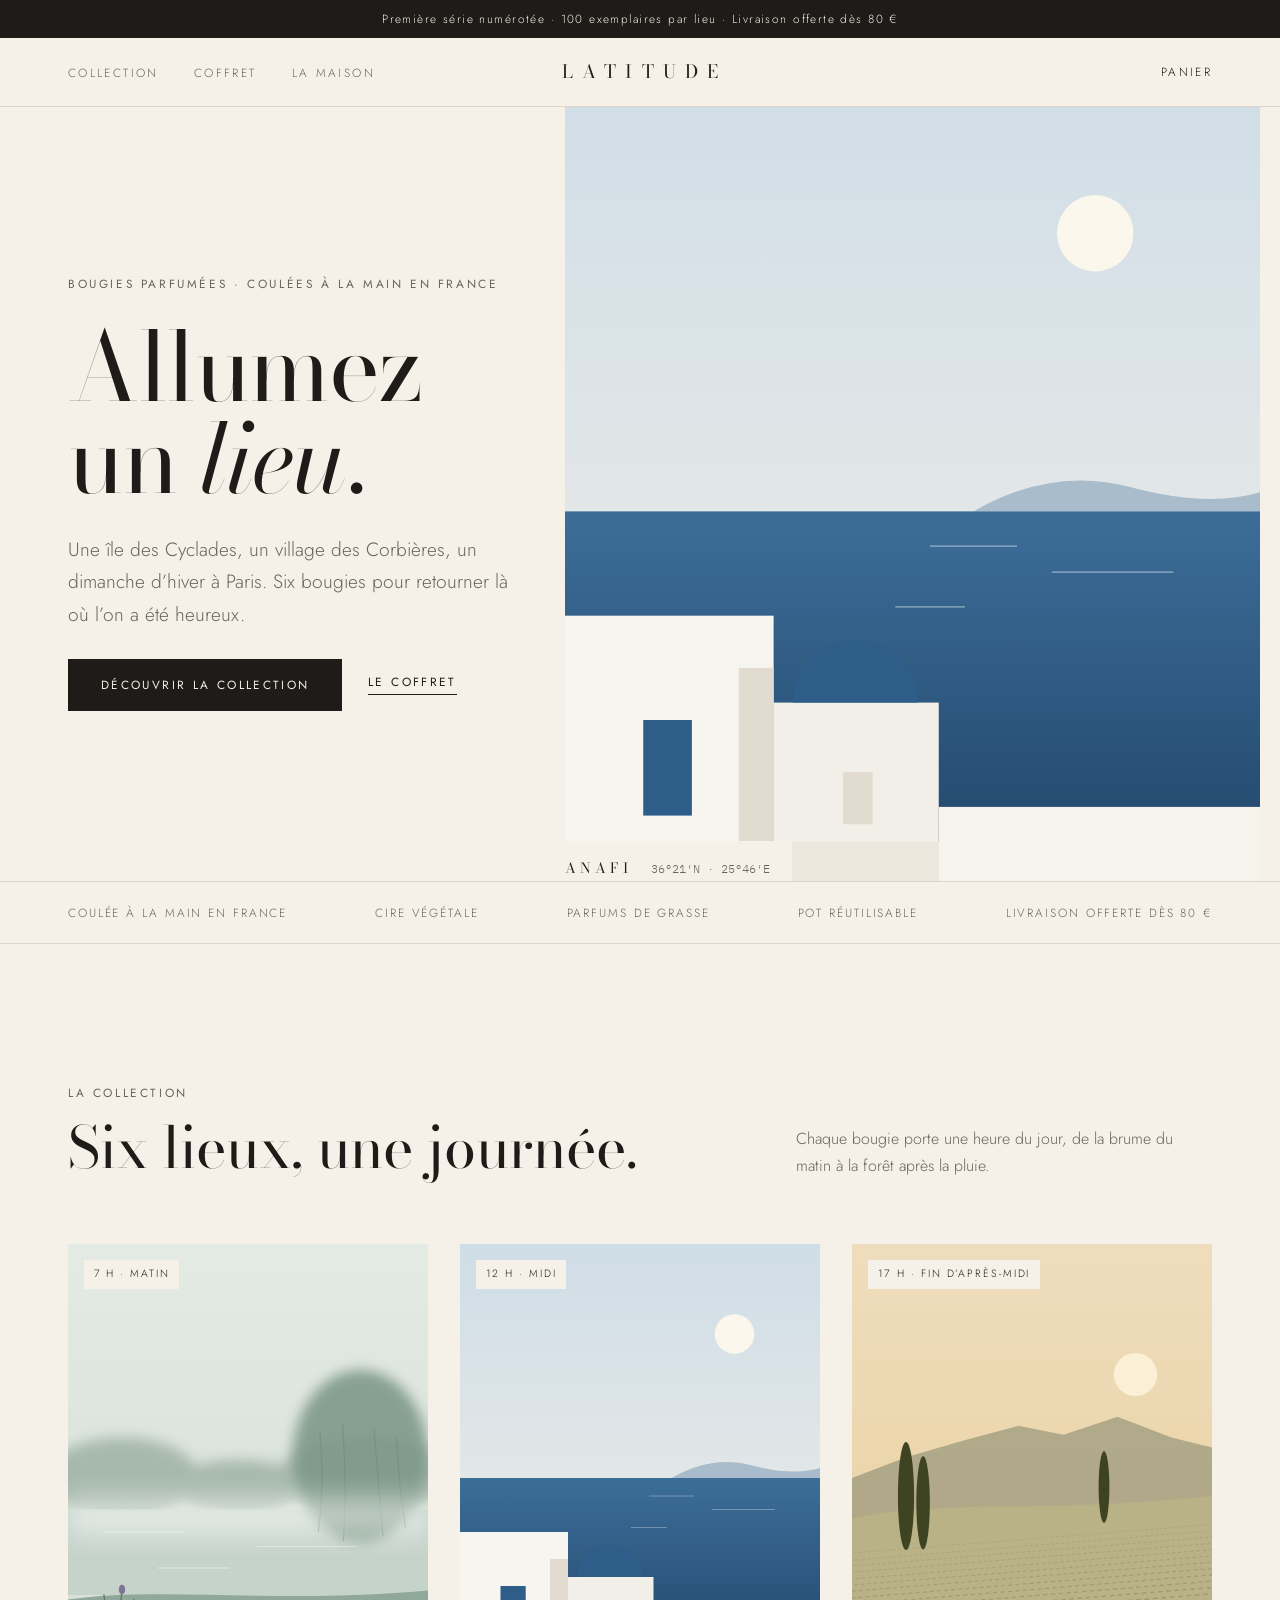
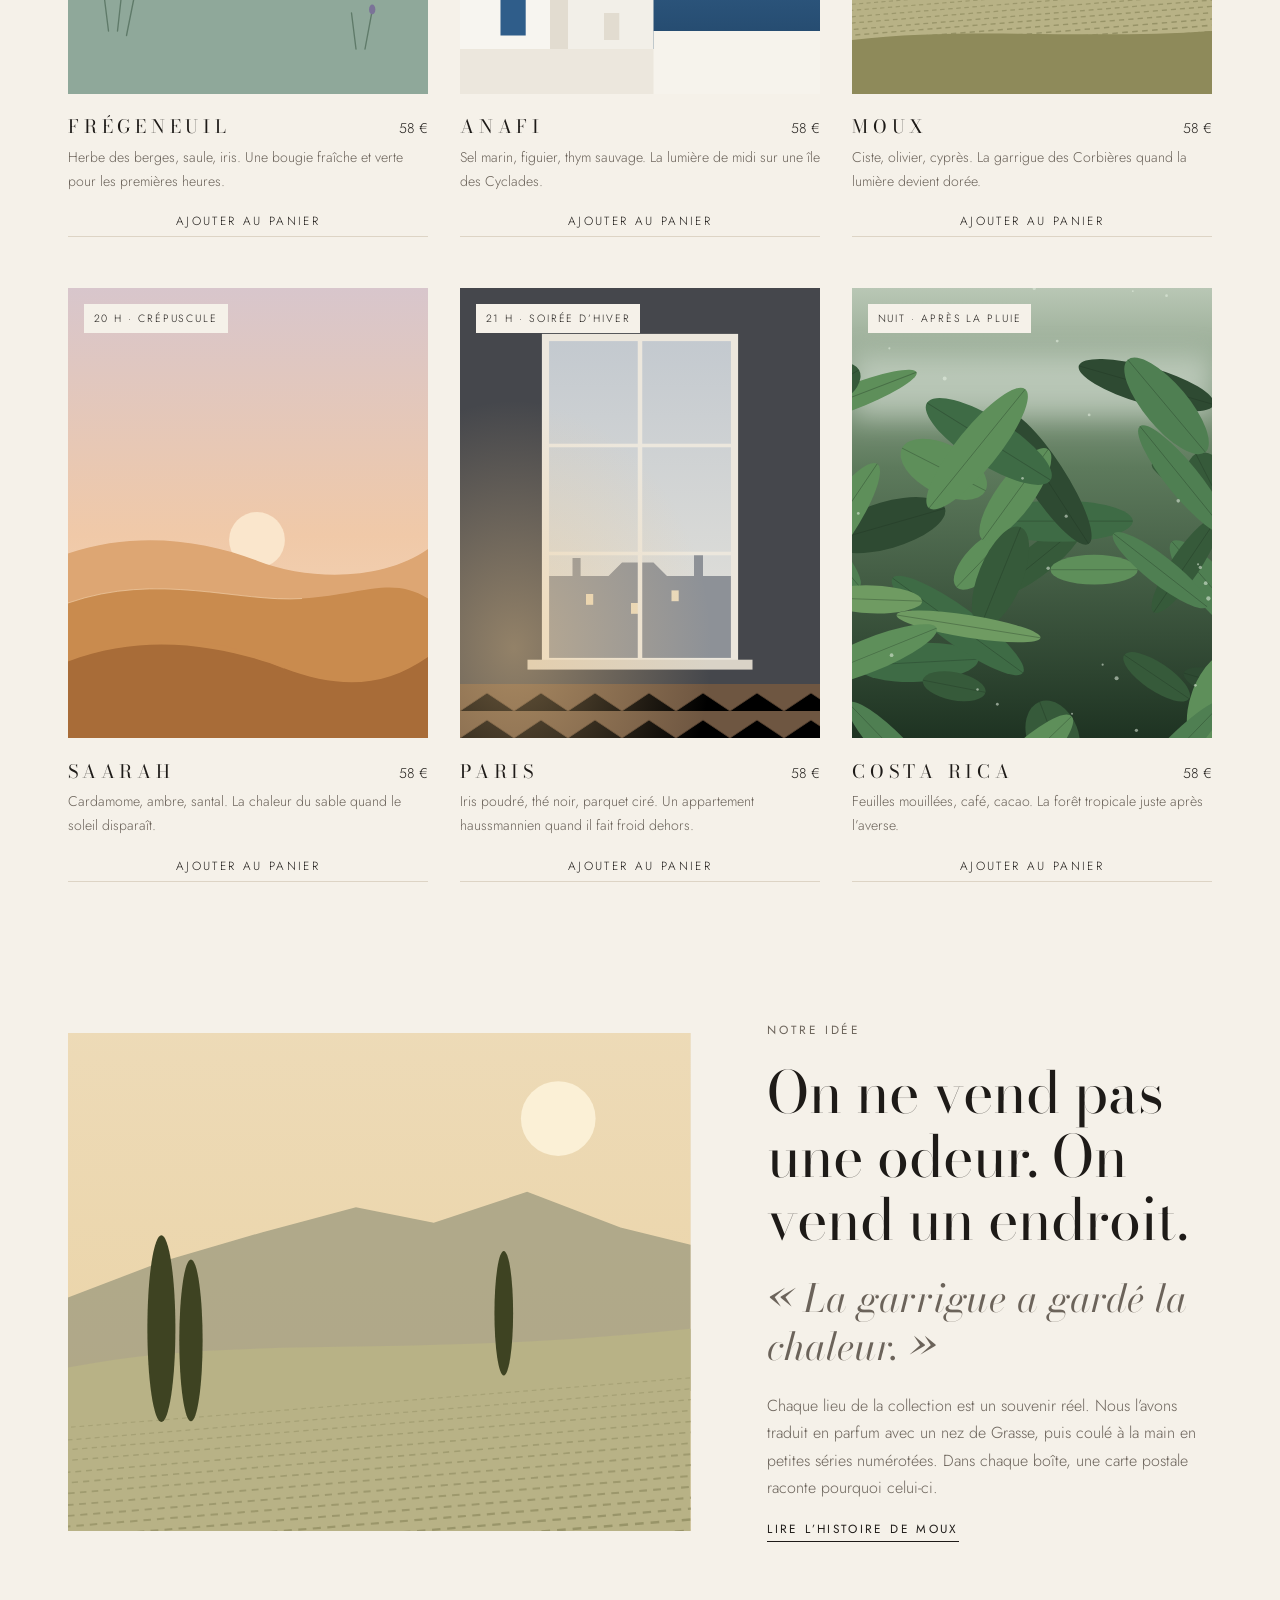
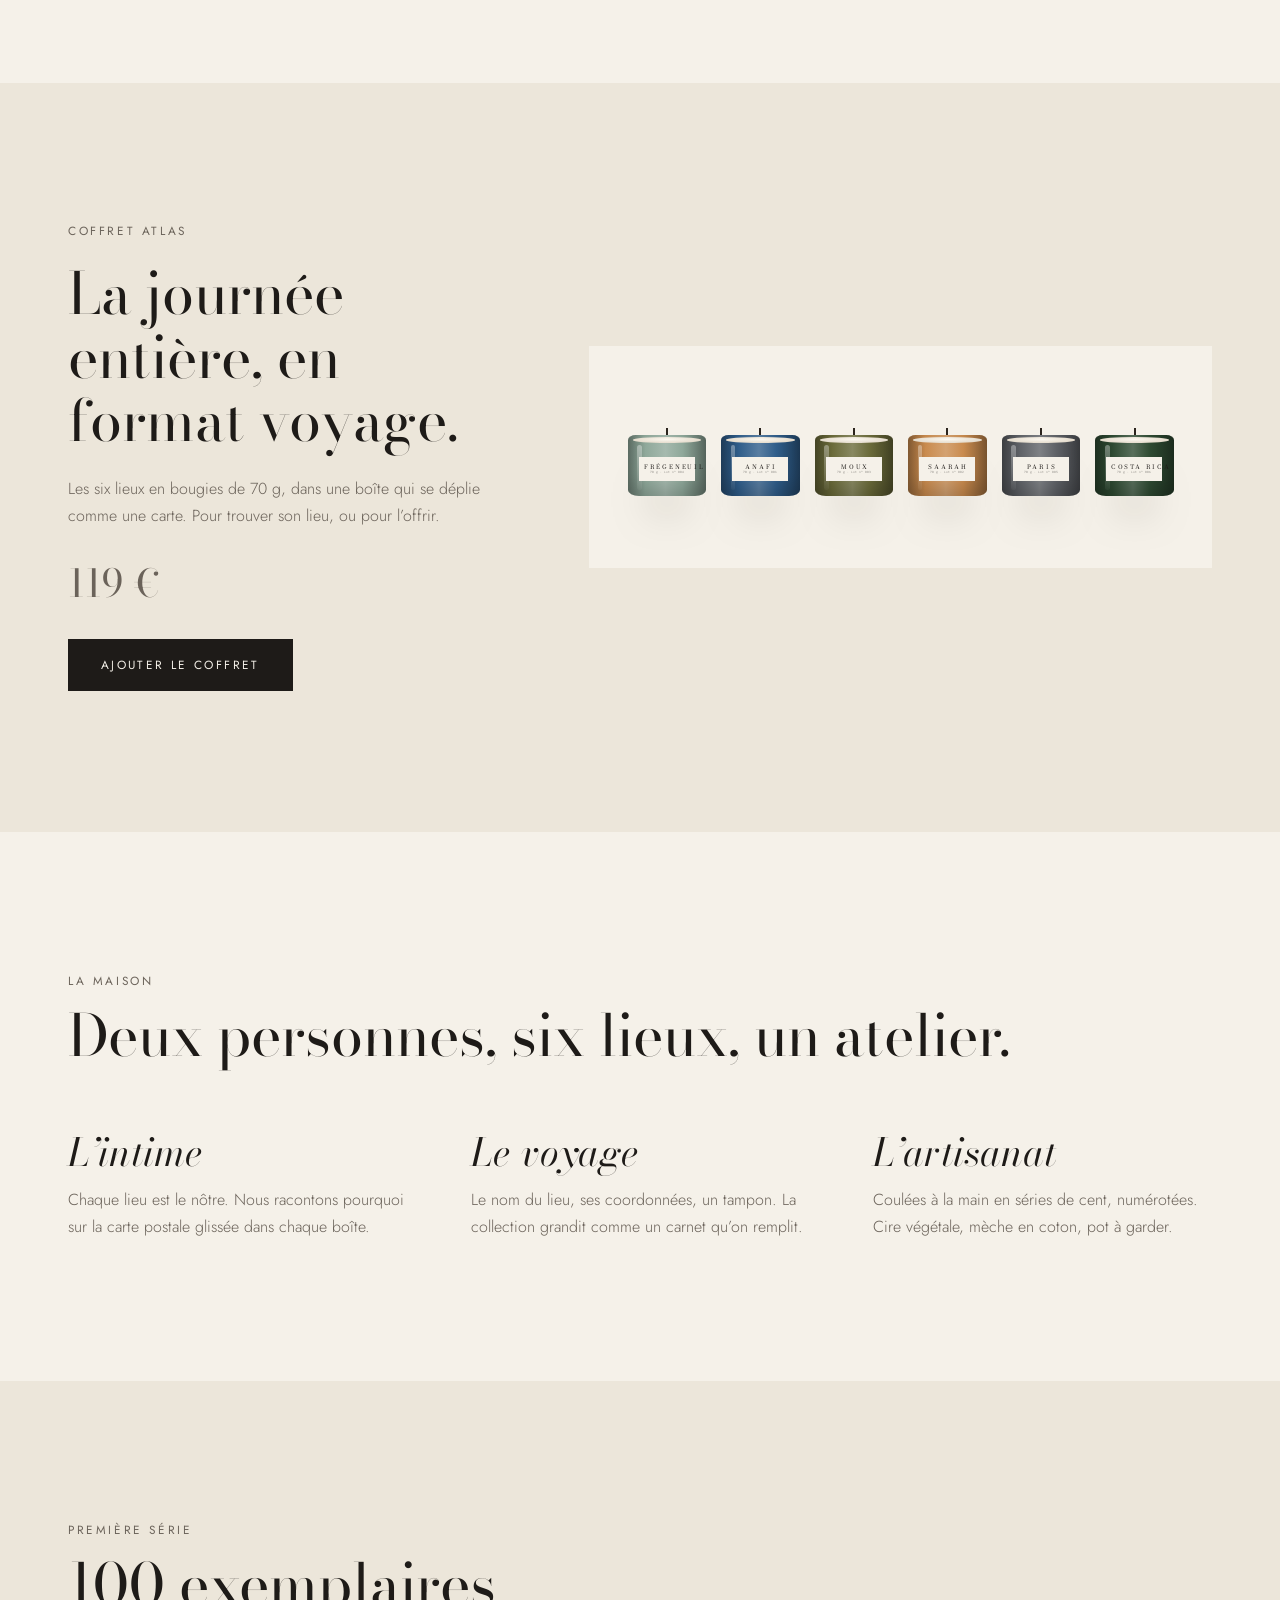
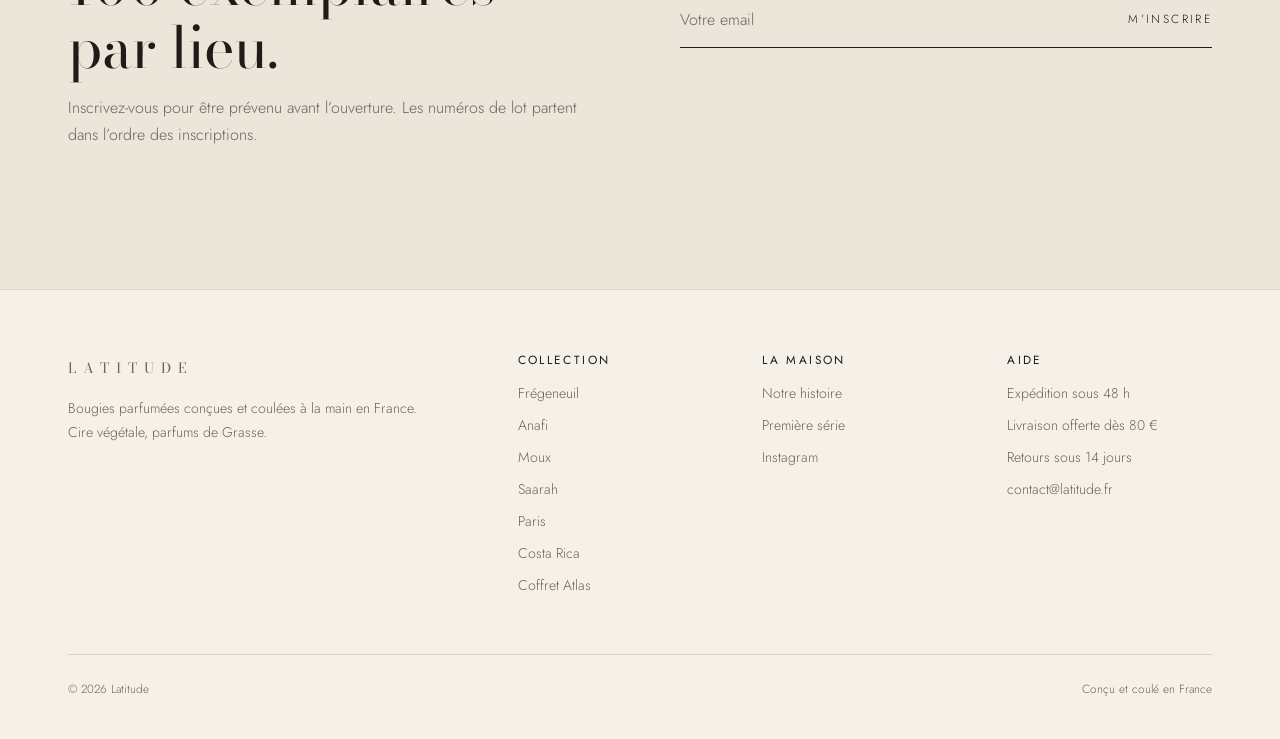
==== commit f79f9a04: "Boutique Latitude : une page par bougie, histoires, panier et précommande - Accueil épuré : diaporam" ====
--- a/index.html
+++ b/index.html
@@ -3,259 +3,261 @@
 <head>
   <meta charset="UTF-8">
   <meta name="viewport" content="width=device-width, initial-scale=1.0, viewport-fit=cover">
-  <title>Latitude, maison de bougies</title>
+  <title>Latitude, bougies de lieux</title>
   <meta name="claude:viewport-fit-sides" content="cover">
   <meta name="description" content="Six bougies parfumées, six lieux. Conçues et coulées à la main en France. Allumez un lieu.">
+  <meta property="og:title" content="Latitude, bougies de lieux">
+  <meta property="og:description" content="Six bougies parfumées, six lieux. Conçues et coulées à la main en France. Allumez un lieu.">
   <link rel="preconnect" href="https://fonts.googleapis.com">
   <link rel="preconnect" href="https://fonts.gstatic.com" crossorigin>
-  <link rel="stylesheet" href="https://fonts.googleapis.com/css2?family=Bodoni+Moda:ital,opsz,wght@0,6..96,400;0,6..96,500;1,6..96,400&family=IBM+Plex+Mono:wght@300;400&family=Jost:wght@300;400;500&display=swap">
-  <link rel="stylesheet" href="style.css">
+  <link rel="stylesheet" href="https://fonts.googleapis.com/css2?family=Bodoni+Moda:ital,opsz,wght@0,6..96,400;1,6..96,400&family=IBM+Plex+Mono:wght@300&family=Jost:wght@300;400&display=swap">
+  <link rel="stylesheet" href="assets/style.css">
 </head>
 <body>
+  
+  <p class="announce">Première série numérotée · 100 exemplaires par lieu · Livraison offerte dès 80 €</p>
   <header class="site-header">
     <nav class="nav wrap" aria-label="Navigation principale">
-      <a href="#top" class="brand">LATITUDE</a>
-      <button class="nav-toggle" type="button" aria-label="Ouvrir le menu" aria-expanded="false" aria-controls="menu">
-        <span></span><span></span>
-      </button>
-      <ul class="nav-links" id="menu">
-        <li><a href="#collection">Collection</a></li>
-        <li><a href="#atlas">Atlas</a></li>
-        <li><a href="#maison">La maison</a></li>
-        <li><a href="#rituel">Rituel</a></li>
-        <li><a href="#serie" class="nav-cta">Première série</a></li>
-      </ul>
+      <div>
+        <button class="nav-toggle" type="button" aria-label="Menu" aria-expanded="false" aria-controls="menu"><span></span><span></span></button>
+        <ul class="nav-links" id="menu">
+          <li><a href="#collection">Collection</a></li>
+          <li><a href="#coffret">Coffret</a></li>
+          <li><a href="#maison">La maison</a></li>
+        </ul>
+      </div>
+      <a href="./" class="brand">LATITUDE</a>
+      <div class="nav-end">
+        <button type="button" class="cart-btn" data-open-cart aria-controls="cart">
+          <span class="cart-label">Panier</span><span class="cart-count" hidden>0</span>
+          <span class="visually-hidden">Ouvrir le panier</span>
+        </button>
+      </div>
     </nav>
   </header>
-
-  <main id="top">
-    <!-- ============ HERO ============ -->
-    <section class="hero wrap">
-      <div class="hero-text">
-        <p class="mono eyebrow">Maison de bougies · Conçues et coulées en France</p>
-        <h1>Allumez<br>un lieu.</h1>
-        <p class="lede">Six bougies, six endroits qui comptent pour nous. Une île des Cyclades, un village des Corbières, un appartement parisien un dimanche d’hiver. Allumer une bougie, c’est y retourner.</p>
-        <div class="hero-actions">
-          <a href="#collection" class="btn btn-ink">Découvrir la collection</a>
-          <a href="#serie" class="btn btn-line">Réserver la première série</a>
-        </div>
-      </div>
-
-      <figure class="hero-stage" id="hero-stage" aria-label="La collection en rotation">
-        <div class="stage-jar" id="hero-jar"></div>
-        <figcaption class="stage-caption mono">
-          <span id="hero-caption">ANAFI · Midi · Lot n° 001</span>
-          <span class="stage-dots" id="hero-dots" role="group" aria-label="Choisir un lieu"></span>
-        </figcaption>
-      </figure>
-    </section>
-
-    <!-- ============ COLLECTION ============ -->
-    <section id="collection" class="section wrap">
-      <header class="section-head">
-        <p class="mono eyebrow">La collection fondatrice</p>
-        <h2>Une journée entière, de la brume du matin à la forêt après la pluie.</h2>
-        <p class="section-intro">Chaque bougie porte une heure du jour. Choisissez un moment.</p>
-      </header>
-
-      <div class="day" role="tablist" aria-label="Les six lieux, dans l’ordre de la journée" id="day"></div>
-
-      <article class="fiche" id="fiche" role="tabpanel" aria-live="polite">
-        <div class="fiche-visual">
-          <div class="fiche-jar" id="fiche-jar"></div>
-          <p class="mono fiche-matter" id="fiche-matter"></p>
-        </div>
-        <div class="fiche-body">
-          <p class="mono eyebrow" id="fiche-moment"></p>
-          <h3 class="place-name" id="fiche-name"></h3>
-          <p class="mono coords" id="fiche-coords"></p>
-          <blockquote class="phrase" id="fiche-phrase"></blockquote>
-          <p class="fiche-desc" id="fiche-desc"></p>
-
-          <dl class="pyramid">
-            <div><dt class="mono">Tête</dt><dd id="fiche-tete"></dd></div>
-            <div><dt class="mono">Cœur</dt><dd id="fiche-coeur"></dd></div>
-            <div><dt class="mono">Fond</dt><dd id="fiche-fond"></dd></div>
-          </dl>
-
-          <p class="mono specs" id="fiche-specs"></p>
-          <div class="fiche-actions">
-            <a href="#serie" class="btn btn-ink" id="fiche-cta">Réserver</a>
-            <span class="mono price">Prix à venir</span>
-          </div>
-        </div>
-      </article>
-    </section>
-
-    <!-- ============ ATLAS ============ -->
-    <section id="atlas" class="section section-alt">
-      <div class="wrap">
-        <header class="section-head">
-          <p class="mono eyebrow">L’atlas</p>
-          <h2>Chaque étiquette porte les coordonnées exactes du lieu.</h2>
-          <p class="section-intro">Touchez un point pour ouvrir sa fiche.</p>
-        </header>
-
-        <div class="atlas">
-          <div class="map" id="map">
-            <svg class="graticule" id="graticule" viewBox="0 0 700 380" preserveAspectRatio="none" aria-hidden="true"></svg>
-            <div class="inset" id="inset">
-              <span class="mono inset-title">Encart · Amérique centrale</span>
-            </div>
-            <span class="mono map-scale">Projection plate · graduations tous les 5°</span>
-          </div>
-
-          <ol class="logbook" id="logbook" aria-label="Carnet de bord"></ol>
-        </div>
-      </div>
-    </section>
-
-    <!-- ============ LA MAISON ============ -->
-    <section id="maison" class="section wrap">
-      <header class="section-head">
-        <p class="mono eyebrow">La maison</p>
-        <h2>Une marque de bougies se copie. Une histoire de couple, non.</h2>
-      </header>
-
-      <div class="pillars">
-        <div class="pillar">
-          <h3>L’intime</h3>
-          <p>Chaque lieu est un souvenir réel. Dans chaque boîte, une carte postale écrite par nous deux raconte pourquoi celui-ci.</p>
-        </div>
-        <div class="pillar">
-          <h3>Le voyage</h3>
-          <p>Un atlas, des coordonnées, un tampon. La collection s’agrandit comme un carnet qu’on remplit, un lieu après l’autre.</p>
-        </div>
-        <div class="pillar">
-          <h3>L’artisanat</h3>
-          <p>Coulées à la main en petites séries numérotées. Cire végétale, mèche en coton, parfums de Grasse conformes IFRA.</p>
-        </div>
-      </div>
-
-      <div class="box">
-        <div class="box-copy">
-          <p class="mono eyebrow">Dans la boîte</p>
-          <h3 class="box-title">Le luxe se joue à l’ouverture.</h3>
-          <ul class="box-list">
-            <li><span class="mono">Le contenant</span>Verre épais teinté de la couleur du lieu, couvercle en chêne. Le nom est gravé sur le pot, qui reste beau une fois la bougie finie.</li>
-            <li><span class="mono">La boîte</span>Papier texturé ivoire, marquage à chaud or. Sous le couvercle, la carte du lieu et un point à l’endroit précis.</li>
-            <li><span class="mono">La carte postale</span>Au dos, quelques lignes de notre main : pourquoi ce lieu.</li>
-            <li><span class="mono">Le tampon</span>Comme un visa, avec la date de coulage et le numéro de lot écrit à la main.</li>
-          </ul>
-        </div>
-        <div class="box-visual" aria-hidden="true">
-          <div class="postcard">
-            <div class="postcard-left">
-              <p class="postcard-text">Pourquoi Anafi. Parce qu’on y est arrivés par le dernier bateau, et qu’on a failli ne jamais repartir.</p>
-              <p class="postcard-sign">L. &amp; …</p>
-            </div>
-            <div class="postcard-right">
-              <div class="stamp">
-                <span class="stamp-ring mono">ENTRÉE AUTORISÉE · ENTRÉE AUTORISÉE ·</span>
-                <span class="stamp-name">ANAFI</span>
-                <span class="stamp-date mono" id="stamp-date">01·11·26</span>
-              </div>
-              <span class="postcard-lines"></span>
-              <span class="postcard-lines"></span>
-              <span class="postcard-lines"></span>
-            </div>
-          </div>
-        </div>
-      </div>
-    </section>
-
-    <!-- ============ RITUEL ============ -->
-    <section id="rituel" class="section section-alt">
-      <div class="wrap rituel">
-        <header class="section-head">
-          <p class="mono eyebrow">Le rituel</p>
-          <h2>Quatre gestes pour que la bougie dure ses 45 heures.</h2>
-        </header>
-        <ol class="steps">
-          <li><span class="mono step-n">I</span><h3>Première combustion</h3><p>Laissez fondre toute la surface, deux à trois heures. La cire ne creusera pas de tunnel.</p></li>
-          <li><span class="mono step-n">II</span><h3>La mèche</h3><p>Recoupez-la à 5 mm avant chaque allumage. La flamme reste calme et ne fume pas.</p></li>
-          <li><span class="mono step-n">III</span><h3>L’extinction</h3><p>Avec le couvercle ou un éteignoir. Jamais en soufflant.</p></li>
-          <li><span class="mono step-n">IV</span><h3>Après</h3><p>Nettoyez le pot à l’eau chaude. Il devient un verre, un vase, une boîte à souvenirs.</p></li>
-        </ol>
-      </div>
-    </section>
-
-    <!-- ============ COFFRET ============ -->
-    <section class="section wrap coffret">
-      <div class="coffret-copy">
-        <p class="mono eyebrow">Coffret Atlas</p>
-        <h2>Les six lieux en format voyage.</h2>
-        <p>Six bougies de 70 g dans une boîte qui se déplie comme une carte. Pour choisir son lieu, ou pour offrir la journée entière.</p>
-        <p class="mono specs">6 × 70 g · env. 15 h chacune · Disponible à Noël</p>
-      </div>
-      <div class="coffret-row" id="coffret-row" aria-hidden="true"></div>
-    </section>
-
-    <!-- ============ PREMIÈRE SÉRIE / 7e LIEU ============ -->
-    <section id="serie" class="section section-ink">
-      <div class="wrap">
-        <header class="section-head">
-          <p class="mono eyebrow">Première série numérotée</p>
-          <h2>100 exemplaires par lieu. Pas un de plus.</h2>
-          <p class="section-intro">Inscrivez-vous pour être prévenu avant l’ouverture. Les numéros de lot sont attribués dans l’ordre des réservations.</p>
-        </header>
-
-        <div class="forms">
-          <form class="form" id="form-serie" novalidate>
-            <h3>Réserver un lieu</h3>
-            <div class="field">
-              <label for="s-name">Prénom</label>
-              <input id="s-name" name="name" type="text" autocomplete="given-name" required>
-              <small class="error"></small>
-            </div>
-            <div class="field">
-              <label for="s-email">Email</label>
-              <input id="s-email" name="email" type="email" autocomplete="email" required>
-              <small class="error"></small>
-            </div>
-            <div class="field">
-              <label for="s-place">Lieu</label>
-              <select id="s-place" name="place"></select>
-              <small class="error"></small>
-            </div>
-            <button class="btn btn-paper" type="submit">M’inscrire</button>
-            <p class="form-status" role="status" aria-live="polite"></p>
-          </form>
-
-          <form class="form" id="form-lieu" novalidate>
-            <h3>Le septième lieu</h3>
-            <p class="form-note">La collection s’agrandira. Proposez-nous un endroit et racontez-le en quelques lignes. Si c’est le vôtre qui est choisi, la première bougie vous revient.</p>
-            <div class="field">
-              <label for="l-place">Le lieu</label>
-              <input id="l-place" name="place" type="text" placeholder="Une plage, une rue, une cuisine…" required>
-              <small class="error"></small>
-            </div>
-            <div class="field">
-              <label for="l-why">Pourquoi</label>
-              <textarea id="l-why" name="why" rows="4" required></textarea>
-              <small class="error"></small>
-            </div>
-            <div class="field">
-              <label for="l-email">Email</label>
-              <input id="l-email" name="email" type="email" autocomplete="email" required>
-              <small class="error"></small>
-            </div>
-            <button class="btn btn-paper" type="submit">Proposer ce lieu</button>
-            <p class="form-status" role="status" aria-live="polite"></p>
-          </form>
-        </div>
+  <main>
+    <section class="hero-wrap">
+      <div class="hero">
+        <div class="hero-copy">
+          <p class="eyebrow">Bougies parfumées · Coulées à la main en France</p>
+          <h1>Allumez<br>un <em>lieu</em>.</h1>
+          <p class="lede">Une île des Cyclades, un village des Corbières, un dimanche d’hiver à Paris. Six bougies pour retourner là où l’on a été heureux.</p>
+          <div class="hero-actions">
+            <a href="#collection" class="btn">Découvrir la collection</a>
+            <a href="#coffret" class="link">Le coffret</a>
+          </div>
+        </div>
+        <div class="hero-media">
+          <div class="hero-slide" data-name="ANAFI" data-coords="36°21′N · 25°46′E" data-href="bougies/anafi.html">
+            <div class="visual" data-scene="anafi" data-photo="images/anafi/lieu.jpg" data-alt="Anafi"></div>
+          </div>
+          <div class="hero-slide" data-name="MOUX" data-coords="43°10′53″N · 2°39′08″E" data-href="bougies/moux.html">
+            <div class="visual" data-scene="moux" data-photo="images/moux/lieu.jpg" data-alt="Moux"></div>
+          </div>
+          <div class="hero-slide" data-name="PARIS" data-coords="48°51′N · 2°21′E" data-href="bougies/paris.html">
+            <div class="visual" data-scene="paris" data-photo="images/paris/lieu.jpg" data-alt="Paris"></div>
+          </div>
+          <div class="hero-slide on" data-name="FRÉGENEUIL" data-coords="45°38′N · 0°10′E" data-href="bougies/fregeneuil.html">
+            <div class="visual" data-scene="fregeneuil" data-photo="images/fregeneuil/lieu.jpg" data-alt="Frégeneuil"></div>
+          </div>
+          <div class="hero-slide" data-name="SAARAH" data-coords="Coordonnées à venir" data-href="bougies/saarah.html">
+            <div class="visual" data-scene="saarah" data-photo="images/saarah/lieu.jpg" data-alt="Saarah"></div>
+          </div>
+          <div class="hero-slide" data-name="COSTA RICA" data-coords="≈ 10°N · 84°W" data-href="bougies/costa-rica.html">
+            <div class="visual" data-scene="costa-rica" data-photo="images/costa-rica/lieu.jpg" data-alt="Costa Rica"></div>
+          </div>
+          <p class="hero-cap" id="hero-cap"></p>
+        </div>
+      </div>
+    </section>
+
+    <div class="promise"><ul class="wrap">
+      <li>Coulée à la main en France</li><li>Cire végétale</li><li>Parfums de Grasse</li><li>Pot réutilisable</li><li>Livraison offerte dès 80 €</li>
+    </ul></div>
+
+    <section class="section wrap" id="collection">
+      <div class="section-head">
+        <div class="stack"><p class="eyebrow">La collection</p><h2>Six lieux, une journée.</h2></div>
+        <p class="intro">Chaque bougie porte une heure du jour, de la brume du matin à la forêt après la pluie.</p>
+      </div>
+      <div class="grid">
+        <article class="card">
+          <a class="card-media" href="bougies/fregeneuil.html" aria-label="Frégeneuil, voir la bougie">
+            <span class="card-moment">7 h · Matin</span>
+            <div class="visual" data-scene="fregeneuil" data-photo="images/fregeneuil/lieu.jpg" data-alt="Frégeneuil"></div>
+            <div class="packshot" style="--c:#8FA89A" data-jar="fregeneuil" data-photo="images/fregeneuil/bougie.jpg"></div>
+          </a>
+          <div class="card-info">
+            <a href="bougies/fregeneuil.html" class="card-name">FRÉGENEUIL</a>
+            <span class="card-price">58 €</span>
+            <p class="card-sub">Herbe des berges, saule, iris. Une bougie fraîche et verte pour les premières heures.</p>
+          </div>
+          <button type="button" class="card-add" data-add="fregeneuil" data-format="200">Ajouter au panier</button>
+        </article>
+        <article class="card">
+          <a class="card-media" href="bougies/anafi.html" aria-label="Anafi, voir la bougie">
+            <span class="card-moment">12 h · Midi</span>
+            <div class="visual" data-scene="anafi" data-photo="images/anafi/lieu.jpg" data-alt="Anafi"></div>
+            <div class="packshot" style="--c:#2F5D8A" data-jar="anafi" data-photo="images/anafi/bougie.jpg"></div>
+          </a>
+          <div class="card-info">
+            <a href="bougies/anafi.html" class="card-name">ANAFI</a>
+            <span class="card-price">58 €</span>
+            <p class="card-sub">Sel marin, figuier, thym sauvage. La lumière de midi sur une île des Cyclades.</p>
+          </div>
+          <button type="button" class="card-add" data-add="anafi" data-format="200">Ajouter au panier</button>
+        </article>
+        <article class="card">
+          <a class="card-media" href="bougies/moux.html" aria-label="Moux, voir la bougie">
+            <span class="card-moment">17 h · Fin d’après-midi</span>
+            <div class="visual" data-scene="moux" data-photo="images/moux/lieu.jpg" data-alt="Moux"></div>
+            <div class="packshot" style="--c:#6B6B3A" data-jar="moux" data-photo="images/moux/bougie.jpg"></div>
+          </a>
+          <div class="card-info">
+            <a href="bougies/moux.html" class="card-name">MOUX</a>
+            <span class="card-price">58 €</span>
+            <p class="card-sub">Ciste, olivier, cyprès. La garrigue des Corbières quand la lumière devient dorée.</p>
+          </div>
+          <button type="button" class="card-add" data-add="moux" data-format="200">Ajouter au panier</button>
+        </article>
+        <article class="card">
+          <a class="card-media" href="bougies/saarah.html" aria-label="Saarah, voir la bougie">
+            <span class="card-moment">20 h · Crépuscule</span>
+            <div class="visual" data-scene="saarah" data-photo="images/saarah/lieu.jpg" data-alt="Saarah"></div>
+            <div class="packshot" style="--c:#C98B4E" data-jar="saarah" data-photo="images/saarah/bougie.jpg"></div>
+          </a>
+          <div class="card-info">
+            <a href="bougies/saarah.html" class="card-name">SAARAH</a>
+            <span class="card-price">58 €</span>
+            <p class="card-sub">Cardamome, ambre, santal. La chaleur du sable quand le soleil disparaît.</p>
+          </div>
+          <button type="button" class="card-add" data-add="saarah" data-format="200">Ajouter au panier</button>
+        </article>
+        <article class="card">
+          <a class="card-media" href="bougies/paris.html" aria-label="Paris, voir la bougie">
+            <span class="card-moment">21 h · Soirée d’hiver</span>
+            <div class="visual" data-scene="paris" data-photo="images/paris/lieu.jpg" data-alt="Paris"></div>
+            <div class="packshot" style="--c:#5E6166" data-jar="paris" data-photo="images/paris/bougie.jpg"></div>
+          </a>
+          <div class="card-info">
+            <a href="bougies/paris.html" class="card-name">PARIS</a>
+            <span class="card-price">58 €</span>
+            <p class="card-sub">Iris poudré, thé noir, parquet ciré. Un appartement haussmannien quand il fait froid dehors.</p>
+          </div>
+          <button type="button" class="card-add" data-add="paris" data-format="200">Ajouter au panier</button>
+        </article>
+        <article class="card">
+          <a class="card-media" href="bougies/costa-rica.html" aria-label="Costa Rica, voir la bougie">
+            <span class="card-moment">Nuit · Après la pluie</span>
+            <div class="visual" data-scene="costa-rica" data-photo="images/costa-rica/lieu.jpg" data-alt="Costa Rica"></div>
+            <div class="packshot" style="--c:#2E4A32" data-jar="costa-rica" data-photo="images/costa-rica/bougie.jpg"></div>
+          </a>
+          <div class="card-info">
+            <a href="bougies/costa-rica.html" class="card-name">COSTA RICA</a>
+            <span class="card-price">58 €</span>
+            <p class="card-sub">Feuilles mouillées, café, cacao. La forêt tropicale juste après l’averse.</p>
+          </div>
+          <button type="button" class="card-add" data-add="costa-rica" data-format="200">Ajouter au panier</button>
+        </article>
+      </div>
+    </section>
+
+    <section class="section wrap" style="padding-top:0">
+      <div class="story">
+        <div class="visual" data-scene="moux" data-photo="images/moux/histoire.jpg"></div>
+        <div class="stack" style="gap:1.4rem">
+          <p class="eyebrow">Notre idée</p>
+          <h2>On ne vend pas une odeur. On vend un endroit.</h2>
+          <p class="story-quote">« La garrigue a gardé la chaleur. »</p>
+          <p>Chaque lieu de la collection est un souvenir réel. Nous l’avons traduit en parfum avec un nez de Grasse, puis coulé à la main en petites séries numérotées. Dans chaque boîte, une carte postale raconte pourquoi celui-ci.</p>
+          <a href="bougies/moux.html" class="link" style="align-self:flex-start">Lire l’histoire de Moux</a>
+        </div>
+      </div>
+    </section>
+
+    <section class="section" id="coffret" style="background:var(--paper-2)">
+      <div class="wrap coffret">
+        <div class="stack" style="gap:1.4rem">
+          <p class="eyebrow">Coffret Atlas</p>
+          <h2>La journée entière, en format voyage.</h2>
+          <p>Les six lieux en bougies de 70 g, dans une boîte qui se déplie comme une carte. Pour trouver son lieu, ou pour l’offrir.</p>
+          <p class="price-lg">119 €</p>
+          <div><button type="button" class="btn" data-add="coffret-atlas">Ajouter le coffret</button></div>
+        </div>
+        <div class="coffret-visual" style="background:var(--paper)"><div data-jar="fregeneuil" data-mini="1" data-flame="0"></div><div data-jar="anafi" data-mini="1" data-flame="0"></div><div data-jar="moux" data-mini="1" data-flame="0"></div><div data-jar="saarah" data-mini="1" data-flame="0"></div><div data-jar="paris" data-mini="1" data-flame="0"></div><div data-jar="costa-rica" data-mini="1" data-flame="0"></div></div>
+      </div>
+    </section>
+
+    <section class="section wrap" id="maison">
+      <div class="section-head"><div class="stack"><p class="eyebrow">La maison</p><h2>Deux personnes, six lieux, un atelier.</h2></div></div>
+      <div class="maison">
+        <div><h3>L’intime</h3><p>Chaque lieu est le nôtre. Nous racontons pourquoi sur la carte postale glissée dans chaque boîte.</p></div>
+        <div><h3>Le voyage</h3><p>Le nom du lieu, ses coordonnées, un tampon. La collection grandit comme un carnet qu’on remplit.</p></div>
+        <div><h3>L’artisanat</h3><p>Coulées à la main en séries de cent, numérotées. Cire végétale, mèche en coton, pot à garder.</p></div>
+      </div>
+    </section>
+
+    <section class="section letter" id="lettre">
+      <div class="wrap letter-inner">
+        <div class="stack"><p class="eyebrow">Première série</p><h2>100 exemplaires par lieu.</h2><p>Inscrivez-vous pour être prévenu avant l’ouverture. Les numéros de lot partent dans l’ordre des inscriptions.</p></div>
+        <form class="inline-form" data-form="lettre" data-success="Merci. Vous serez prévenu avant tout le monde." novalidate>
+          <label class="visually-hidden" for="nl-email">Email</label>
+          <div class="row"><input id="nl-email" name="email" type="email" placeholder="Votre email" autocomplete="email"><button type="submit">M’inscrire</button></div>
+          <p class="form-status" role="status"></p>
+        </form>
       </div>
     </section>
   </main>
-
+  
   <footer class="site-footer">
-    <div class="wrap footer-inner">
-      <p class="brand">LATITUDE</p>
-      <p class="mono">Conçues et coulées à la main en France · Cire végétale · Parfums de Grasse conformes IFRA</p>
-      <p class="mono footer-small">© <span id="year">2026</span> Latitude · <a href="https://instagram.com/" target="_blank" rel="noopener">Instagram</a></p>
+    <div class="wrap">
+      <div class="footer-grid">
+        <div class="footer-brand">
+          <a href="./" class="brand">LATITUDE</a>
+          <p>Bougies parfumées conçues et coulées à la main en France. Cire végétale, parfums de Grasse.</p>
+        </div>
+        <div><h4>Collection</h4><ul><li><a href="bougies/fregeneuil.html">Frégeneuil</a></li><li><a href="bougies/anafi.html">Anafi</a></li><li><a href="bougies/moux.html">Moux</a></li><li><a href="bougies/saarah.html">Saarah</a></li><li><a href="bougies/paris.html">Paris</a></li><li><a href="bougies/costa-rica.html">Costa Rica</a></li><li><a href="#coffret">Coffret Atlas</a></li></ul></div>
+        <div><h4>La maison</h4><ul><li><a href="#maison">Notre histoire</a></li><li><a href="#lettre">Première série</a></li><li><a href="https://instagram.com/" target="_blank" rel="noopener">Instagram</a></li></ul></div>
+        <div><h4>Aide</h4><ul><li>Expédition sous 48 h</li><li>Livraison offerte dès 80 €</li><li>Retours sous 14 jours</li><li>contact@latitude.fr</li></ul></div>
+      </div>
+      <div class="footer-legal"><span>© <span data-year>2026</span> Latitude</span><span>Conçu et coulé en France</span></div>
     </div>
   </footer>
-
-  <script src="script.js"></script>
+  
+  <div class="cart-overlay" id="cart-overlay"></div>
+  <aside class="cart" id="cart" aria-hidden="true" aria-labelledby="cart-title" role="dialog" aria-modal="true">
+    <div class="cart-head">
+      <h2 id="cart-title">Votre panier</h2>
+      <button type="button" class="cart-close">Fermer</button>
+    </div>
+    <p class="cart-added" id="cart-added" role="status" hidden></p>
+    <div class="cart-empty" id="cart-empty">
+      <p>Votre panier est vide. Choisissez un lieu.</p>
+      <a href="#collection" class="link cart-close-link">Voir la collection</a>
+    </div>
+    <div class="ship"><p id="ship-text"></p><div class="ship-bar" id="ship-bar"></div></div>
+    <div class="cart-body"><ul class="cart-items" id="cart-items"></ul></div>
+    <div class="cart-foot" id="cart-foot" hidden>
+      <div class="totals">
+        <span>Sous-total</span><span id="cart-subtotal"></span>
+        <span>Livraison</span><span id="cart-shipping"></span>
+        <span class="total">Total</span><span class="total" id="cart-total"></span>
+      </div>
+      <button type="button" class="btn btn-block" id="checkout">Commander</button>
+      <div class="precommande" id="precommande" hidden>
+        <p>La boutique ouvre avec la première série. Laissez votre email : nous vous écrirons avant l’ouverture et votre panier vous sera réservé.</p>
+        <form class="inline-form" data-form="precommande" data-success="C’est noté. Votre panier vous attend." novalidate>
+          <label class="visually-hidden" for="pre-email">Email</label>
+          <div class="row"><input id="pre-email" name="email" type="email" placeholder="Votre email" autocomplete="email"><button type="submit">Réserver</button></div>
+          <p class="form-status" role="status"></p>
+        </form>
+      </div>
+      <p class="cart-note">Paiement sécurisé · Expédition sous 48 h · Retours sous 14 jours</p>
+    </div>
+  </aside>
+  
+  <script src="assets/catalogue.js"></script>
+  <script src="assets/scenes.js"></script>
+  <script src="assets/app.js"></script>
 </body>
 </html>
--- a/assets/style.css
+++ b/assets/style.css
@@ -0,0 +1,405 @@
+/* Layout : boutique-galerie. Beaucoup d'air, une image forte par lieu, le geste d'achat toujours à portée. */
+:root {
+  --paper: #F5F1E9;      /* ivoire papier */
+  --paper-2: #ECE6DA;    /* papier profond */
+  --ink: #1E1B18;        /* noir encre */
+  --ink-soft: #6B635A;   /* encre diluée */
+  --rule: #DDD4C5;       /* filet */
+  --gold: #9A7845;       /* or mat */
+  --scrim: rgba(30, 27, 24, .38);
+  --label-bg: #F5F1E9;   /* étiquette physique, fixe */
+  --label-ink: #1E1B18;
+  --error: #A4402F;
+
+  --display: "Bodoni Moda", "Didot", "Bodoni 72", "Bodoni MT", Georgia, serif;
+  --sans: "Jost", "Futura", "Avenir Next", "Century Gothic", system-ui, sans-serif;
+  --mono: "IBM Plex Mono", ui-monospace, Menlo, monospace;
+
+  --t-xs: .74rem; --t-s: .88rem; --t-m: 1rem; --t-l: 1.2rem;
+  --t-xl: clamp(1.7rem, 3.2vw, 2.4rem);
+  --t-2xl: clamp(2.2rem, 5vw, 3.6rem);
+  --t-3xl: clamp(3rem, 8vw, 6rem);
+
+  --max: 1240px;
+  --header-h: 68px;
+}
+@media (prefers-color-scheme: dark) {
+  :root:not([data-theme="light"]) {
+    --paper: #171512; --paper-2: #211E1A; --ink: #EEE8DD; --ink-soft: #A69C8E;
+    --rule: #34302A; --gold: #C9A46B; --scrim: rgba(0, 0, 0, .6); --error: #E8907E;
+    color-scheme: dark;
+  }
+}
+:root[data-theme="dark"] {
+  --paper: #171512; --paper-2: #211E1A; --ink: #EEE8DD; --ink-soft: #A69C8E;
+  --rule: #34302A; --gold: #C9A46B; --scrim: rgba(0, 0, 0, .6); --error: #E8907E;
+  color-scheme: dark;
+}
+
+/* ---------- Base ---------- */
+*, *::before, *::after { box-sizing: border-box; }
+html { scroll-behavior: smooth; scroll-padding-top: calc(var(--header-h) + env(safe-area-inset-top, 0px)); }
+body {
+  margin: 0; background: var(--paper); color: var(--ink);
+  font: 300 var(--t-m)/1.7 var(--sans); -webkit-font-smoothing: antialiased;
+}
+body.no-scroll { overflow: hidden; }
+body::before { content: ""; position: fixed; inset: 0 0 auto; height: env(safe-area-inset-top, 0px); z-index: 60; background: var(--paper); }
+h1, h2, h3 { font-family: var(--display); font-weight: 400; line-height: 1.1; margin: 0; text-wrap: balance; }
+p { margin: 0; }
+a { color: inherit; text-decoration: none; }
+img, svg { max-width: 100%; display: block; }
+button { font: inherit; color: inherit; }
+:focus-visible { outline: 1.5px solid var(--gold); outline-offset: 3px; }
+[hidden] { display: none !important; }
+.visually-hidden { position: absolute; width: 1px; height: 1px; overflow: hidden; clip: rect(0 0 0 0); white-space: nowrap; }
+
+.wrap {
+  max-width: var(--max); margin-inline: auto;
+  padding-left: max(20px, env(safe-area-inset-left, 0px));
+  padding-right: max(20px, env(safe-area-inset-right, 0px));
+}
+@media (min-width: 800px) {
+  .wrap { padding-left: max(48px, env(safe-area-inset-left, 0px)); padding-right: max(48px, env(safe-area-inset-right, 0px)); }
+}
+.eyebrow { font: 400 var(--t-xs)/1.4 var(--sans); letter-spacing: .22em; text-transform: uppercase; color: var(--ink-soft); }
+.coords { font: 300 var(--t-xs)/1.4 var(--mono); letter-spacing: .04em; color: var(--ink-soft); font-variant-numeric: tabular-nums; }
+.caps { font-family: var(--display); letter-spacing: .28em; text-transform: uppercase; }
+
+/* ---------- Boutons ---------- */
+.btn {
+  display: inline-flex; align-items: center; justify-content: center; gap: .6rem;
+  min-height: 52px; padding: 0 2rem; border: 1px solid var(--ink); border-radius: 0;
+  background: var(--ink); color: var(--paper);
+  font: 400 var(--t-xs)/1 var(--sans); letter-spacing: .2em; text-transform: uppercase;
+  cursor: pointer; transition: background .3s, color .3s, border-color .3s;
+}
+.btn:hover { background: transparent; color: var(--ink); }
+.btn-ghost { background: transparent; color: var(--ink); }
+.btn-ghost:hover { background: var(--ink); color: var(--paper); }
+.btn-block { width: 100%; }
+.btn:disabled { opacity: .55; cursor: progress; }
+.link { font: 400 var(--t-xs)/1 var(--sans); letter-spacing: .2em; text-transform: uppercase; padding-bottom: .35rem; border-bottom: 1px solid currentColor; transition: color .2s; }
+.link:hover { color: var(--gold); }
+.link-btn { background: none; border: 0; padding: 0; cursor: pointer; font-size: var(--t-xs); color: var(--ink-soft); text-decoration: underline; text-underline-offset: 3px; }
+
+/* ---------- Header ---------- */
+.announce { background: var(--ink); color: var(--paper); text-align: center; font-size: var(--t-xs); letter-spacing: .12em; padding: .55rem 1rem; }
+.site-header {
+  position: sticky; top: env(safe-area-inset-top, 0px); z-index: 40;
+  background: color-mix(in srgb, var(--paper) 94%, transparent);
+  backdrop-filter: blur(10px); -webkit-backdrop-filter: blur(10px);
+  border-bottom: 1px solid var(--rule);
+}
+.nav { height: var(--header-h); display: grid; grid-template-columns: 1fr auto 1fr; align-items: center; gap: 1rem; }
+.nav-links { list-style: none; margin: 0; padding: 0; display: flex; gap: 2.2rem; }
+.nav-links a { font-size: var(--t-xs); letter-spacing: .2em; text-transform: uppercase; color: var(--ink-soft); transition: color .2s; }
+.nav-links a:hover { color: var(--ink); }
+.brand { font-family: var(--display); font-size: 1.15rem; letter-spacing: .5em; margin-right: -.5em; text-align: center; }
+.nav-end { display: flex; justify-content: flex-end; }
+.cart-btn { display: inline-flex; align-items: center; gap: .55rem; background: none; border: 0; cursor: pointer; font-size: var(--t-xs); letter-spacing: .2em; text-transform: uppercase; padding: .6rem 0; }
+.cart-count { display: inline-grid; place-items: center; min-width: 20px; height: 20px; padding: 0 5px; border-radius: 10px; background: var(--ink); color: var(--paper); font-size: .66rem; letter-spacing: 0; }
+.nav-toggle { display: none; background: none; border: 0; width: 40px; height: 40px; padding: 12px 8px; cursor: pointer; flex-direction: column; justify-content: center; gap: 7px; }
+.nav-toggle span { height: 1px; background: var(--ink); transition: transform .3s; }
+.nav-toggle[aria-expanded="true"] span:first-child { transform: translateY(4px) rotate(45deg); }
+.nav-toggle[aria-expanded="true"] span:last-child { transform: translateY(-4px) rotate(-45deg); }
+
+/* ---------- Visuels ---------- */
+.visual { position: relative; overflow: hidden; background: var(--paper-2); max-width: 100%; }
+.visual > svg, .visual > .photo { position: absolute; inset: 0; width: 100%; height: 100%; object-fit: cover; }
+.visual > .photo { animation: fade .6s ease both; }
+@keyframes fade { from { opacity: 0; } }
+.packshot { position: relative; display: grid; place-items: center; background: color-mix(in srgb, var(--c) 16%, var(--paper)); overflow: hidden; max-width: 100%; }
+.packshot > .photo { position: absolute; inset: 0; width: 100%; height: 100%; object-fit: cover; }
+
+/* ---------- Bougie ---------- */
+.jar { --w: 220px; position: relative; width: var(--w); max-width: 100%; aspect-ratio: 200 / 250; }
+.jar-glass {
+  position: absolute; inset: 18% 0 0 0; border-radius: 10% 10% 14% 14% / 8% 8% 10% 10%;
+  background: linear-gradient(90deg, color-mix(in srgb, var(--c) 70%, #000) 0%, var(--c) 22%, color-mix(in srgb, var(--c) 80%, #fff) 48%, var(--c) 70%, color-mix(in srgb, var(--c) 65%, #000) 100%);
+  box-shadow: 0 34px 40px -26px rgba(30, 27, 24, .5), inset 0 -10px 18px rgba(0, 0, 0, .18);
+}
+.jar-glass::before { content: ""; position: absolute; left: 6%; right: 6%; top: 3%; height: 9%; border-radius: 50%; background: radial-gradient(ellipse at 50% 40%, #FBF7EF, #E5DCCD 70%); }
+.jar-glass::after { content: ""; position: absolute; top: 16%; bottom: 10%; left: 12%; width: 6%; border-radius: 40px; background: linear-gradient(rgba(255,255,255,.35), rgba(255,255,255,.04)); }
+.jar-wick { position: absolute; left: 50%; top: 13%; width: 2px; height: 8%; background: #2b241d; transform: translateX(-50%); }
+.jar-flame {
+  position: absolute; left: 50%; top: 0; width: 9%; height: 14%; transform: translateX(-50%); transform-origin: 50% 100%;
+  border-radius: 50% 50% 50% 50% / 62% 62% 38% 38%;
+  background: radial-gradient(ellipse at 50% 75%, #fff8e6 0%, #ffd98a 38%, #f0a24b 70%, rgba(240,162,75,0) 100%);
+  animation: flicker 3.2s ease-in-out infinite;
+}
+.jar-flame::after { content: ""; position: absolute; inset: -120% -260%; border-radius: 50%; background: radial-gradient(circle, rgba(255,210,140,.28), rgba(255,210,140,0) 60%); }
+@keyframes flicker {
+  0%, 100% { transform: translateX(-50%) scale(1, 1) rotate(0); }
+  30% { transform: translateX(-50%) scale(.94, 1.06) rotate(-2deg); }
+  60% { transform: translateX(-50%) scale(1.04, .95) rotate(1.5deg); }
+}
+.jar-label { position: absolute; left: 14%; right: 14%; top: 46%; background: var(--label-bg); color: var(--label-ink); padding: 9% 6% 8%; text-align: center; container-type: inline-size; }
+.jar-name { display: block; font-family: var(--display); font-size: 13cqi; letter-spacing: .3em; margin-right: -.3em; line-height: 1; white-space: nowrap; }
+.jar-coords { display: block; font-family: var(--mono); font-weight: 300; font-size: 6.2cqi; margin-top: 7cqi; white-space: nowrap; }
+.jar-rule { display: block; height: 1px; background: #B08D57; margin: 6cqi 8%; }
+.jar-lot { display: block; font-family: var(--mono); font-weight: 300; font-size: 5.6cqi; opacity: .7; white-space: nowrap; }
+.jar-mini { aspect-ratio: 200 / 200; }
+.jar-mini .jar-glass { inset: 22% 0 0 0; }
+.jar-mini .jar-label { top: 50%; }
+.jar-mini .jar-coords, .jar-mini .jar-rule { display: none; }
+
+/* ---------- Accueil : hero ---------- */
+.hero { display: grid; grid-template-columns: minmax(0, 5fr) minmax(0, 7fr); min-height: min(86vh, 820px); }
+.hero-copy { display: flex; flex-direction: column; justify-content: center; gap: 1.8rem; padding-block: 4rem; padding-right: clamp(1.5rem, 4vw, 4rem); min-width: 0; }
+.hero h1 { font-size: var(--t-3xl); line-height: .95; letter-spacing: -.015em; }
+.hero h1 em { font-style: italic; }
+.hero .lede { font-size: var(--t-l); color: var(--ink-soft); max-width: 28rem; }
+.hero-actions { display: flex; flex-wrap: wrap; gap: 1.6rem; align-items: center; }
+.hero-media { position: relative; min-height: 420px; }
+.hero-slide { position: absolute; inset: 0; opacity: 0; transition: opacity 1.4s ease; }
+.hero-slide.on { opacity: 1; }
+.hero-slide .visual { position: absolute; inset: 0; }
+.hero-cap {
+  position: absolute; left: 0; bottom: 0; z-index: 2; display: flex; gap: 1.2rem; align-items: baseline; flex-wrap: wrap;
+  background: var(--paper); padding: 1rem 1.4rem 0 0;
+}
+.hero-cap a { font-family: var(--display); letter-spacing: .3em; font-size: var(--t-s); }
+.hero-cap span { font: 300 var(--t-xs)/1 var(--mono); color: var(--ink-soft); }
+.hero-wrap { max-width: var(--max); margin-inline: auto; padding-left: max(20px, env(safe-area-inset-left, 0px)); }
+@media (min-width: 800px) { .hero-wrap { padding-left: max(48px, env(safe-area-inset-left, 0px)); } }
+
+.promise { border-block: 1px solid var(--rule); }
+.promise ul { list-style: none; margin: 0 auto; padding-block: 1.3rem; display: flex; justify-content: space-between; gap: 1rem 2rem; flex-wrap: wrap; }
+.promise li { font-size: var(--t-xs); letter-spacing: .16em; text-transform: uppercase; color: var(--ink-soft); }
+
+/* ---------- Sections ---------- */
+.section { padding-block: clamp(5rem, 11vw, 9rem); }
+.section-head { display: flex; justify-content: space-between; align-items: end; gap: 1.5rem 3rem; flex-wrap: wrap; margin-bottom: clamp(2.5rem, 5vw, 4rem); }
+.section-head h2 { font-size: var(--t-2xl); }
+.section-head .intro { color: var(--ink-soft); max-width: 26rem; }
+.stack { display: flex; flex-direction: column; gap: .9rem; }
+
+/* ---------- Cartes produit ---------- */
+.grid { display: grid; grid-template-columns: repeat(3, minmax(0, 1fr)); gap: clamp(2.5rem, 4vw, 3.5rem) clamp(1rem, 2.5vw, 2rem); }
+.card { display: flex; flex-direction: column; gap: 1.1rem; min-width: 0; }
+.card-media { position: relative; display: block; aspect-ratio: 4 / 5; overflow: hidden; }
+.card-media .visual, .card-media .packshot { position: absolute; inset: 0; transition: opacity .7s ease, transform 1.2s ease; }
+.card-media .packshot { opacity: 0; }
+.card-media:hover .packshot, .card-media:focus-visible .packshot { opacity: 1; }
+.card-media:hover .visual { transform: scale(1.03); }
+.card-media .packshot .jar { --w: 46%; }
+.card-moment { position: absolute; top: 1rem; left: 1rem; z-index: 2; background: var(--label-bg); color: var(--label-ink); font-size: .66rem; letter-spacing: .18em; text-transform: uppercase; padding: .35rem .6rem; }
+.card-info { display: grid; grid-template-columns: minmax(0, 1fr) auto; gap: .2rem 1rem; align-items: baseline; }
+.card-name { font-family: var(--display); font-size: 1.15rem; letter-spacing: .26em; }
+.card-price { font-size: var(--t-s); }
+.card-sub { grid-column: 1 / -1; color: var(--ink-soft); font-size: var(--t-s); }
+.card-add { justify-self: start; background: none; border: 0; padding: 0; cursor: pointer; font-size: var(--t-xs); letter-spacing: .2em; text-transform: uppercase; border-bottom: 1px solid var(--rule); padding-bottom: .3rem; transition: border-color .2s, color .2s; }
+.card-add:hover { border-color: var(--ink); }
+
+/* ---------- Récit (accueil) ---------- */
+.story { display: grid; grid-template-columns: minmax(0, 7fr) minmax(0, 5fr); gap: clamp(2rem, 6vw, 6rem); align-items: center; }
+.story .visual { aspect-ratio: 5 / 4; }
+.story h2 { font-size: var(--t-2xl); }
+.story p { color: var(--ink-soft); max-width: 30rem; }
+.story-quote { font-family: var(--display); font-style: italic; font-size: var(--t-xl); color: var(--ink); line-height: 1.25; }
+
+/* ---------- Coffret ---------- */
+.coffret { display: grid; grid-template-columns: minmax(0, 5fr) minmax(0, 7fr); gap: clamp(2rem, 6vw, 6rem); align-items: center; }
+.coffret-visual { background: var(--paper-2); padding: clamp(2.5rem, 6vw, 4.5rem) clamp(1rem, 3vw, 2.5rem); display: grid; grid-template-columns: repeat(6, minmax(0, 1fr)); gap: clamp(.4rem, 1.2vw, 1rem); align-items: end; }
+.coffret-visual .jar { --w: 100%; }
+.coffret h2 { font-size: var(--t-2xl); }
+.coffret p { color: var(--ink-soft); }
+.price-lg { font-family: var(--display); font-size: var(--t-xl); }
+
+/* ---------- Maison ---------- */
+.maison { display: grid; grid-template-columns: repeat(3, minmax(0, 1fr)); gap: clamp(2rem, 5vw, 4rem); }
+.maison h3 { font-size: var(--t-xl); font-style: italic; margin-bottom: .8rem; }
+.maison p { color: var(--ink-soft); }
+
+/* ---------- Newsletter ---------- */
+.letter { background: var(--paper-2); }
+.letter-inner { display: grid; grid-template-columns: minmax(0, 1fr) minmax(0, 1fr); gap: 2rem 5rem; align-items: center; }
+.letter h2 { font-size: var(--t-2xl); }
+.letter p { color: var(--ink-soft); }
+.inline-form { display: flex; flex-direction: column; gap: .7rem; }
+.inline-form .row { display: flex; border-bottom: 1px solid var(--ink); }
+.inline-form input { flex: 1; min-width: 0; background: transparent; border: 0; padding: 1rem 0; font: 300 var(--t-m) var(--sans); color: var(--ink); }
+.inline-form input::placeholder { color: var(--ink-soft); }
+.inline-form input:focus { outline: none; }
+.inline-form button { background: none; border: 0; cursor: pointer; font-size: var(--t-xs); letter-spacing: .2em; text-transform: uppercase; padding: 0 0 0 1rem; }
+.form-status { font-size: var(--t-s); min-height: 1.4em; color: var(--ink-soft); }
+.form-status.is-error { color: var(--error); }
+
+/* ---------- Footer ---------- */
+.site-footer { border-top: 1px solid var(--rule); padding-block: 4rem 2.5rem; }
+.footer-grid { display: grid; grid-template-columns: 2fr 1fr 1fr 1fr; gap: 2.5rem; }
+.footer-grid h4 { margin: 0 0 1rem; font: 400 var(--t-xs)/1 var(--sans); letter-spacing: .2em; text-transform: uppercase; }
+.footer-grid ul { list-style: none; margin: 0; padding: 0; display: flex; flex-direction: column; gap: .5rem; }
+.footer-grid a, .footer-grid li { color: var(--ink-soft); font-size: var(--t-s); }
+.footer-grid a:hover { color: var(--ink); }
+.footer-brand p { color: var(--ink-soft); font-size: var(--t-s); max-width: 22rem; margin-top: 1rem; }
+.footer-brand .brand { text-align: left; display: inline-block; }
+.footer-legal { margin-top: 3.5rem; padding-top: 1.5rem; border-top: 1px solid var(--rule); display: flex; justify-content: space-between; gap: 1rem; flex-wrap: wrap; font-size: var(--t-xs); color: var(--ink-soft); }
+
+/* ---------- Page produit ---------- */
+.crumbs { padding-block: 1.4rem; font-size: var(--t-xs); letter-spacing: .14em; text-transform: uppercase; color: var(--ink-soft); display: flex; gap: .6rem; flex-wrap: wrap; }
+.crumbs a:hover { color: var(--ink); }
+.product { display: grid; grid-template-columns: minmax(0, 7fr) minmax(0, 5fr); gap: clamp(2rem, 5vw, 5rem); align-items: start; padding-bottom: clamp(4rem, 8vw, 7rem); }
+.gallery { display: grid; grid-template-columns: 76px minmax(0, 1fr); gap: 1rem; }
+.thumbs { display: flex; flex-direction: column; gap: .7rem; }
+.thumb { position: relative; aspect-ratio: 4 / 5; padding: 0; border: 1px solid transparent; background: none; cursor: pointer; overflow: hidden; }
+.thumb[aria-pressed="true"] { border-color: var(--ink); }
+.thumb .visual, .thumb .packshot { position: absolute; inset: 0; }
+.thumb .packshot .jar { --w: 60%; }
+.gallery-main { position: relative; aspect-ratio: 4 / 5; overflow: hidden; }
+.gallery-slide { position: absolute; inset: 0; opacity: 0; transition: opacity .6s ease; }
+.gallery-slide.on { opacity: 1; }
+.gallery-slide > .visual, .gallery-slide > .packshot { position: absolute; inset: 0; }
+.gallery-slide .packshot .jar { --w: 44%; }
+.gallery-cap { position: absolute; left: 1rem; bottom: 1rem; z-index: 2; background: var(--label-bg); color: var(--label-ink); font-size: .68rem; letter-spacing: .14em; text-transform: uppercase; padding: .4rem .7rem; }
+
+.buy { position: sticky; top: calc(var(--header-h) + env(safe-area-inset-top, 0px) + 1.5rem); display: flex; flex-direction: column; gap: 1.5rem; min-width: 0; }
+.buy h1 { font-size: clamp(2.4rem, 5vw, 3.6rem); letter-spacing: .26em; margin-right: -.26em; line-height: 1; overflow-wrap: anywhere; }
+.buy .phrase { font-family: var(--display); font-style: italic; font-size: var(--t-l); line-height: 1.4; }
+.buy .accroche { color: var(--ink-soft); }
+.buy .price { font-family: var(--display); font-size: var(--t-xl); }
+.formats { border: 0; margin: 0; padding: 0; display: grid; grid-template-columns: 1fr 1fr; gap: .6rem; }
+.formats legend { font-size: var(--t-xs); letter-spacing: .2em; text-transform: uppercase; margin-bottom: .7rem; padding: 0; }
+.format { position: relative; }
+.format input { position: absolute; opacity: 0; inset: 0; cursor: pointer; }
+.format span { display: flex; flex-direction: column; gap: .1rem; border: 1px solid var(--rule); padding: .8rem 1rem; transition: border-color .2s; }
+.format small { color: var(--ink-soft); font-size: var(--t-xs); }
+.format input:checked + span { border-color: var(--ink); }
+.format input:focus-visible + span { outline: 1.5px solid var(--gold); outline-offset: 2px; }
+.buy-row { display: grid; grid-template-columns: auto minmax(0, 1fr); gap: .7rem; }
+.qty { display: inline-flex; align-items: center; border: 1px solid var(--rule); }
+.qty button { width: 40px; height: 100%; min-height: 36px; background: none; border: 0; cursor: pointer; font-size: 1.1rem; }
+.qty span { min-width: 1.8rem; text-align: center; font-variant-numeric: tabular-nums; }
+.buy-row .qty { min-height: 52px; }
+.reassure { list-style: none; margin: 0; padding: 0; display: flex; flex-direction: column; gap: .35rem; font-size: var(--t-s); color: var(--ink-soft); }
+.reassure li::before { content: "—"; margin-right: .6rem; color: var(--gold); }
+.details { border-top: 1px solid var(--rule); }
+.details details { border-bottom: 1px solid var(--rule); }
+.details summary { list-style: none; cursor: pointer; padding: 1.1rem 0; display: flex; justify-content: space-between; align-items: center; font-size: var(--t-xs); letter-spacing: .2em; text-transform: uppercase; }
+.details summary::-webkit-details-marker { display: none; }
+.details summary::after { content: "+"; font-size: 1.1rem; letter-spacing: 0; transition: transform .3s; }
+.details details[open] summary::after { transform: rotate(45deg); }
+.details .d-body { padding-bottom: 1.3rem; color: var(--ink-soft); font-size: var(--t-s); display: flex; flex-direction: column; gap: .6rem; }
+.notes { display: grid; grid-template-columns: 4.5rem minmax(0, 1fr); gap: .5rem 1rem; }
+.notes dt { color: var(--ink); }
+.notes dd { margin: 0; }
+
+/* Récit produit */
+.tale-hero { aspect-ratio: 21 / 9; max-height: 78vh; width: 100%; }
+.tale { display: grid; grid-template-columns: minmax(0, 4fr) minmax(0, 6fr); gap: clamp(2rem, 6vw, 6rem); }
+.tale-aside { display: flex; flex-direction: column; gap: 1rem; }
+.tale-aside h2 { font-size: var(--t-2xl); }
+.tale-body { display: flex; flex-direction: column; gap: 1.4rem; font-size: var(--t-l); line-height: 1.75; max-width: 38rem; }
+.tale-body p:first-child::first-letter { font-family: var(--display); float: left; font-size: 4.4rem; line-height: .8; padding: .35rem .6rem 0 0; }
+.tale-quote { font-family: var(--display); font-style: italic; font-size: var(--t-2xl); line-height: 1.2; text-align: center; max-width: 52rem; margin: 0 auto; padding-block: clamp(4rem, 9vw, 7rem); text-wrap: balance; }
+
+.pyramid { display: grid; grid-template-columns: repeat(3, minmax(0, 1fr)); gap: clamp(1rem, 3vw, 2rem); }
+.tier { display: flex; flex-direction: column; gap: 1.2rem; }
+.tier .visual { aspect-ratio: 1; }
+.tier h3 { font-size: var(--t-xs); font-family: var(--sans); font-weight: 400; letter-spacing: .22em; text-transform: uppercase; color: var(--ink-soft); }
+.tier p { font-family: var(--display); font-size: var(--t-xl); line-height: 1.2; }
+.tier small { color: var(--ink-soft); font-size: var(--t-s); }
+
+.next { display: grid; grid-template-columns: minmax(0, 1fr) minmax(0, 1fr); min-height: 420px; }
+.next-copy { display: flex; flex-direction: column; justify-content: center; gap: 1.2rem; padding: clamp(2.5rem, 6vw, 5rem); background: color-mix(in srgb, var(--c) 14%, var(--paper)); }
+.next-copy h2 { font-size: var(--t-2xl); letter-spacing: .26em; }
+.next-copy p { color: var(--ink-soft); }
+.next .visual { min-height: 320px; }
+
+.sticky-buy {
+  position: fixed; left: 0; right: 0; bottom: 0; z-index: 35; display: none;
+  background: var(--paper); border-top: 1px solid var(--rule);
+  padding: .7rem max(16px, env(safe-area-inset-right, 0px)) calc(.7rem + env(safe-area-inset-bottom, 0px)) max(16px, env(safe-area-inset-left, 0px));
+  align-items: center; justify-content: space-between; gap: 1rem;
+  transform: translateY(100%); transition: transform .35s ease;
+}
+.sticky-buy.show { transform: none; }
+.sticky-buy .s-name { font-family: var(--display); letter-spacing: .2em; font-size: var(--t-s); }
+.sticky-buy .btn { min-height: 46px; padding: 0 1.4rem; }
+
+/* ---------- Panier ---------- */
+.cart-overlay { position: fixed; inset: 0; background: var(--scrim); z-index: 70; opacity: 0; pointer-events: none; transition: opacity .35s; }
+.cart-overlay.open { opacity: 1; pointer-events: auto; }
+.cart {
+  position: fixed; top: 0; right: 0; bottom: 0; z-index: 80; width: min(440px, 100%);
+  background: var(--paper); display: flex; flex-direction: column;
+  padding: env(safe-area-inset-top, 0px) env(safe-area-inset-right, 0px) env(safe-area-inset-bottom, 0px) 0;
+  transform: translateX(100%); transition: transform .45s cubic-bezier(.2, .7, .2, 1); visibility: hidden;
+}
+.cart.open { transform: none; visibility: visible; }
+.cart-head { display: flex; justify-content: space-between; align-items: center; padding: 1.4rem 1.6rem; border-bottom: 1px solid var(--rule); }
+.cart-head h2 { font-size: var(--t-l); }
+.cart-close { background: none; border: 0; cursor: pointer; font-size: var(--t-xs); letter-spacing: .2em; text-transform: uppercase; }
+.cart-added { margin: 1rem 1.6rem 0; padding: .8rem 1rem; background: var(--paper-2); font-size: var(--t-s); }
+.ship { padding: 1.2rem 1.6rem; display: flex; flex-direction: column; gap: .6rem; font-size: var(--t-s); color: var(--ink-soft); }
+.ship-bar { height: 2px; background: var(--rule); position: relative; }
+.ship-bar::after { content: ""; position: absolute; inset: 0 auto 0 0; width: var(--p, 0%); background: var(--gold); transition: width .5s ease; }
+.cart-body { flex: 1; overflow-y: auto; padding: 0 1.6rem; }
+.cart-items { list-style: none; margin: 0; padding: 0; }
+.ci { display: grid; grid-template-columns: 76px minmax(0, 1fr) auto; gap: 1rem; padding: 1.2rem 0; border-bottom: 1px solid var(--rule); }
+.ci-thumb { aspect-ratio: 4 / 5; background: color-mix(in srgb, var(--c) 16%, var(--paper)); display: grid; place-items: center; overflow: hidden; }
+.ci-thumb .jar { --w: 60px; }
+.ci-coffret { display: grid; grid-template-columns: repeat(3, 1fr); gap: 3px; padding: 10px; background: var(--paper-2); align-content: center; }
+.ci-coffret span { aspect-ratio: 1; border-radius: 3px; }
+.ci-body { display: flex; flex-direction: column; gap: .2rem; min-width: 0; }
+.ci-name { font-family: var(--display); font-size: var(--t-m); }
+.ci-detail { font-size: var(--t-xs); color: var(--ink-soft); margin-bottom: .5rem; }
+.ci .qty { align-self: flex-start; }
+.ci .qty button { width: 32px; min-height: 32px; }
+.ci-end { display: flex; flex-direction: column; align-items: flex-end; justify-content: space-between; }
+.ci-price { font-size: var(--t-s); }
+.cart-empty { padding: 3rem 1.6rem; display: flex; flex-direction: column; gap: 1.2rem; align-items: flex-start; color: var(--ink-soft); }
+.cart-foot { border-top: 1px solid var(--rule); padding: 1.3rem 1.6rem 1.6rem; display: flex; flex-direction: column; gap: 1rem; }
+.totals { display: grid; grid-template-columns: 1fr auto; gap: .35rem; font-size: var(--t-s); color: var(--ink-soft); }
+.totals .total { color: var(--ink); font-family: var(--display); font-size: var(--t-l); padding-top: .5rem; }
+.cart-note { font-size: var(--t-xs); color: var(--ink-soft); text-align: center; }
+.precommande { background: var(--paper-2); padding: 1.1rem; display: flex; flex-direction: column; gap: .7rem; font-size: var(--t-s); }
+
+/* ---------- Responsive ---------- */
+@media (max-width: 1000px) {
+  .grid { grid-template-columns: repeat(2, minmax(0, 1fr)); }
+  .footer-grid { grid-template-columns: 1fr 1fr; }
+}
+@media (max-width: 860px) {
+  .nav { grid-template-columns: 1fr auto 1fr; }
+  .nav-toggle { display: flex; }
+  .nav-links {
+    position: absolute; top: var(--header-h); left: 0; right: 0; flex-direction: column; gap: 0;
+    background: var(--paper); border-bottom: 1px solid var(--rule);
+    max-height: 0; overflow: hidden; transition: max-height .35s ease;
+  }
+  .nav-links.open { max-height: 320px; }
+  .nav-links a { display: block; padding: 1.1rem max(20px, env(safe-area-inset-left, 0px)); }
+  .nav-links li + li { border-top: 1px solid var(--rule); }
+  .cart-label { display: none; }
+
+  .hero { grid-template-columns: 1fr; min-height: 0; }
+  .hero-wrap { padding-right: max(20px, env(safe-area-inset-right, 0px)); }
+  .hero-copy { padding: 2.5rem 0 3rem; }
+  .hero-media { order: -1; aspect-ratio: 4 / 4.4; min-height: 0; margin-inline: calc(-1 * max(20px, env(safe-area-inset-left, 0px))) calc(-1 * max(20px, env(safe-area-inset-right, 0px))); }
+  .story, .coffret, .letter-inner, .tale, .product, .next { grid-template-columns: 1fr; }
+  .maison { grid-template-columns: 1fr; }
+  .buy { position: static; }
+  .gallery { grid-template-columns: 1fr; }
+  .thumbs { flex-direction: row; order: 2; }
+  .thumb { width: 64px; }
+  .sticky-buy { display: flex; }
+  .tale-hero { aspect-ratio: 4 / 3; }
+  .next .visual { order: -1; }
+  .promise ul { justify-content: flex-start; }
+}
+@media (max-width: 560px) {
+  .grid { grid-template-columns: 1fr; }
+  .pyramid { grid-template-columns: 1fr; }
+  .tier { display: grid; grid-template-columns: 96px minmax(0, 1fr); gap: 0 1.2rem; align-items: center; }
+  .tier .visual, .tier .packshot { grid-row: span 3; }
+  .coffret-visual { grid-template-columns: repeat(3, minmax(0, 1fr)); row-gap: 1.5rem; }
+  .footer-grid { grid-template-columns: 1fr; }
+  .brand { font-size: 1rem; letter-spacing: .38em; margin-right: -.38em; }
+  .promise ul { flex-direction: column; gap: .5rem; }
+}
+@media (prefers-reduced-motion: reduce) {
+  html { scroll-behavior: auto; }
+  *, *::before, *::after { animation: none !important; transition: none !important; }
+}
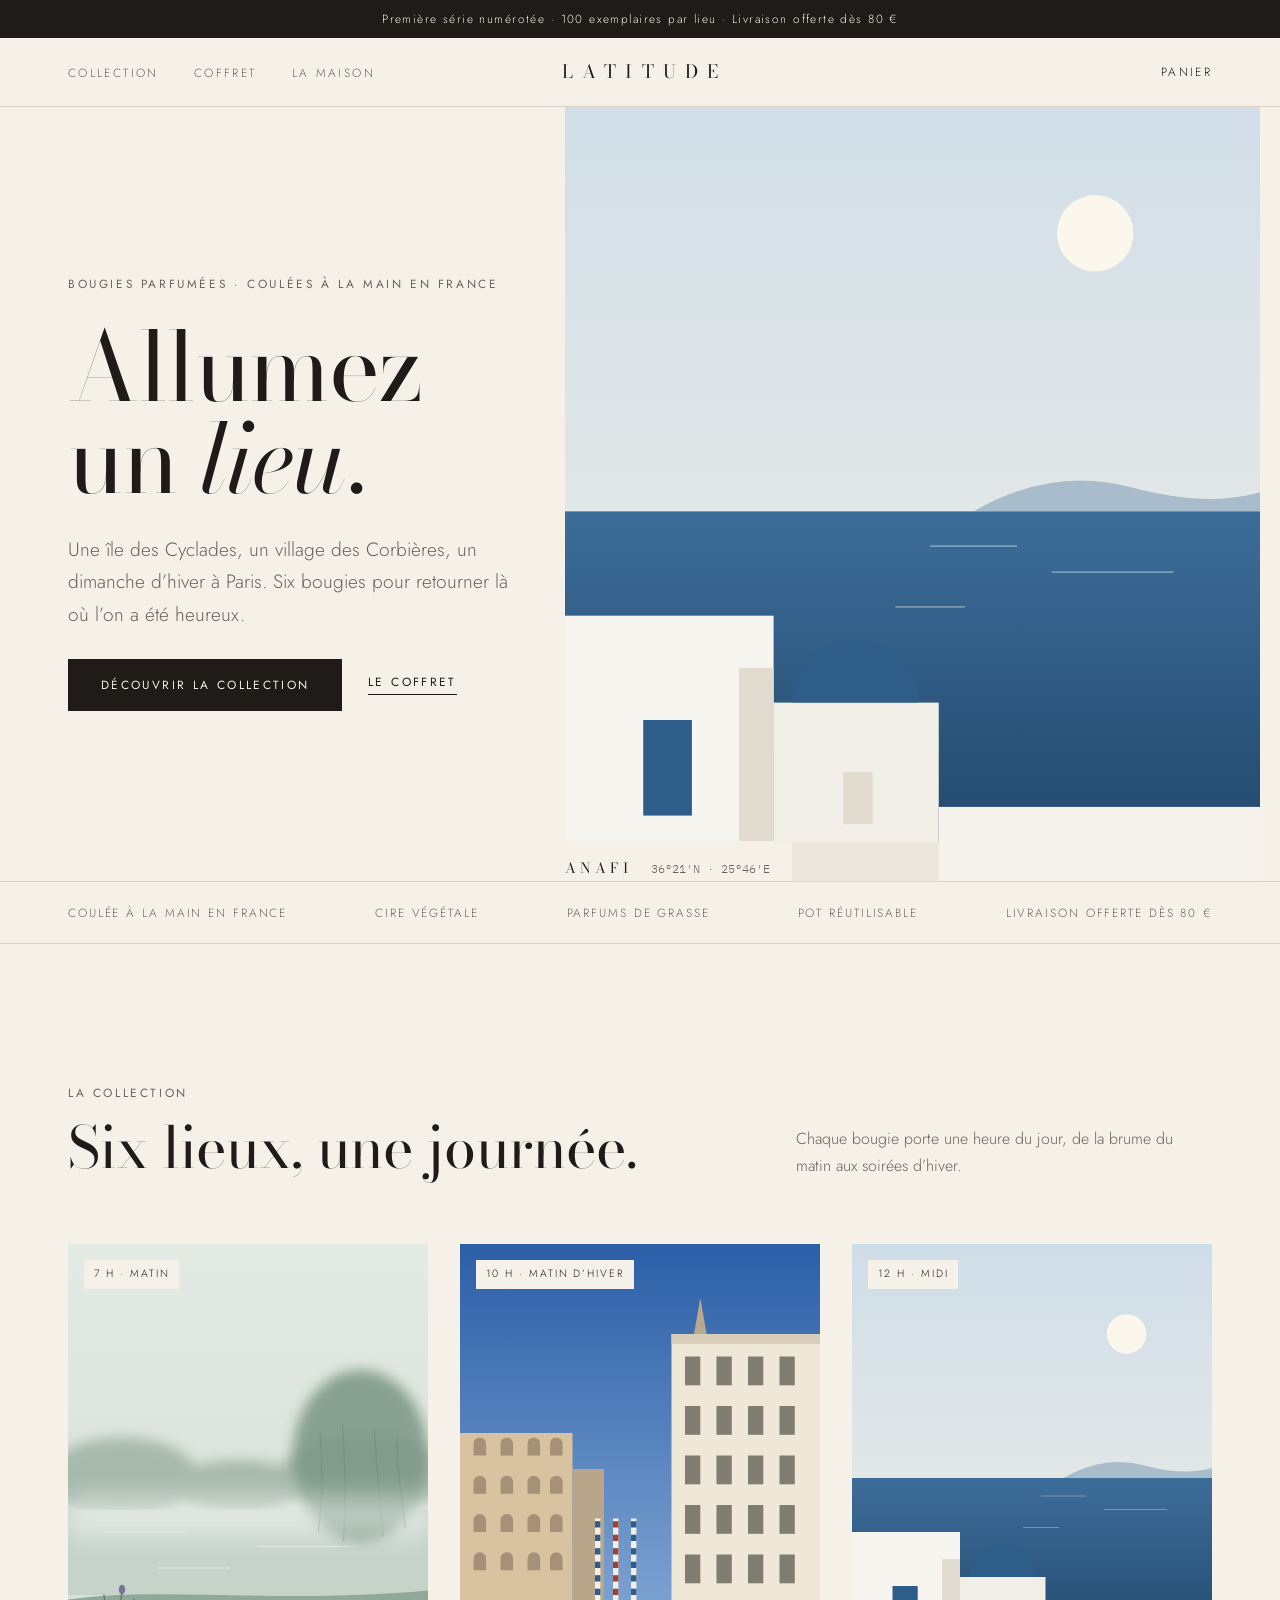
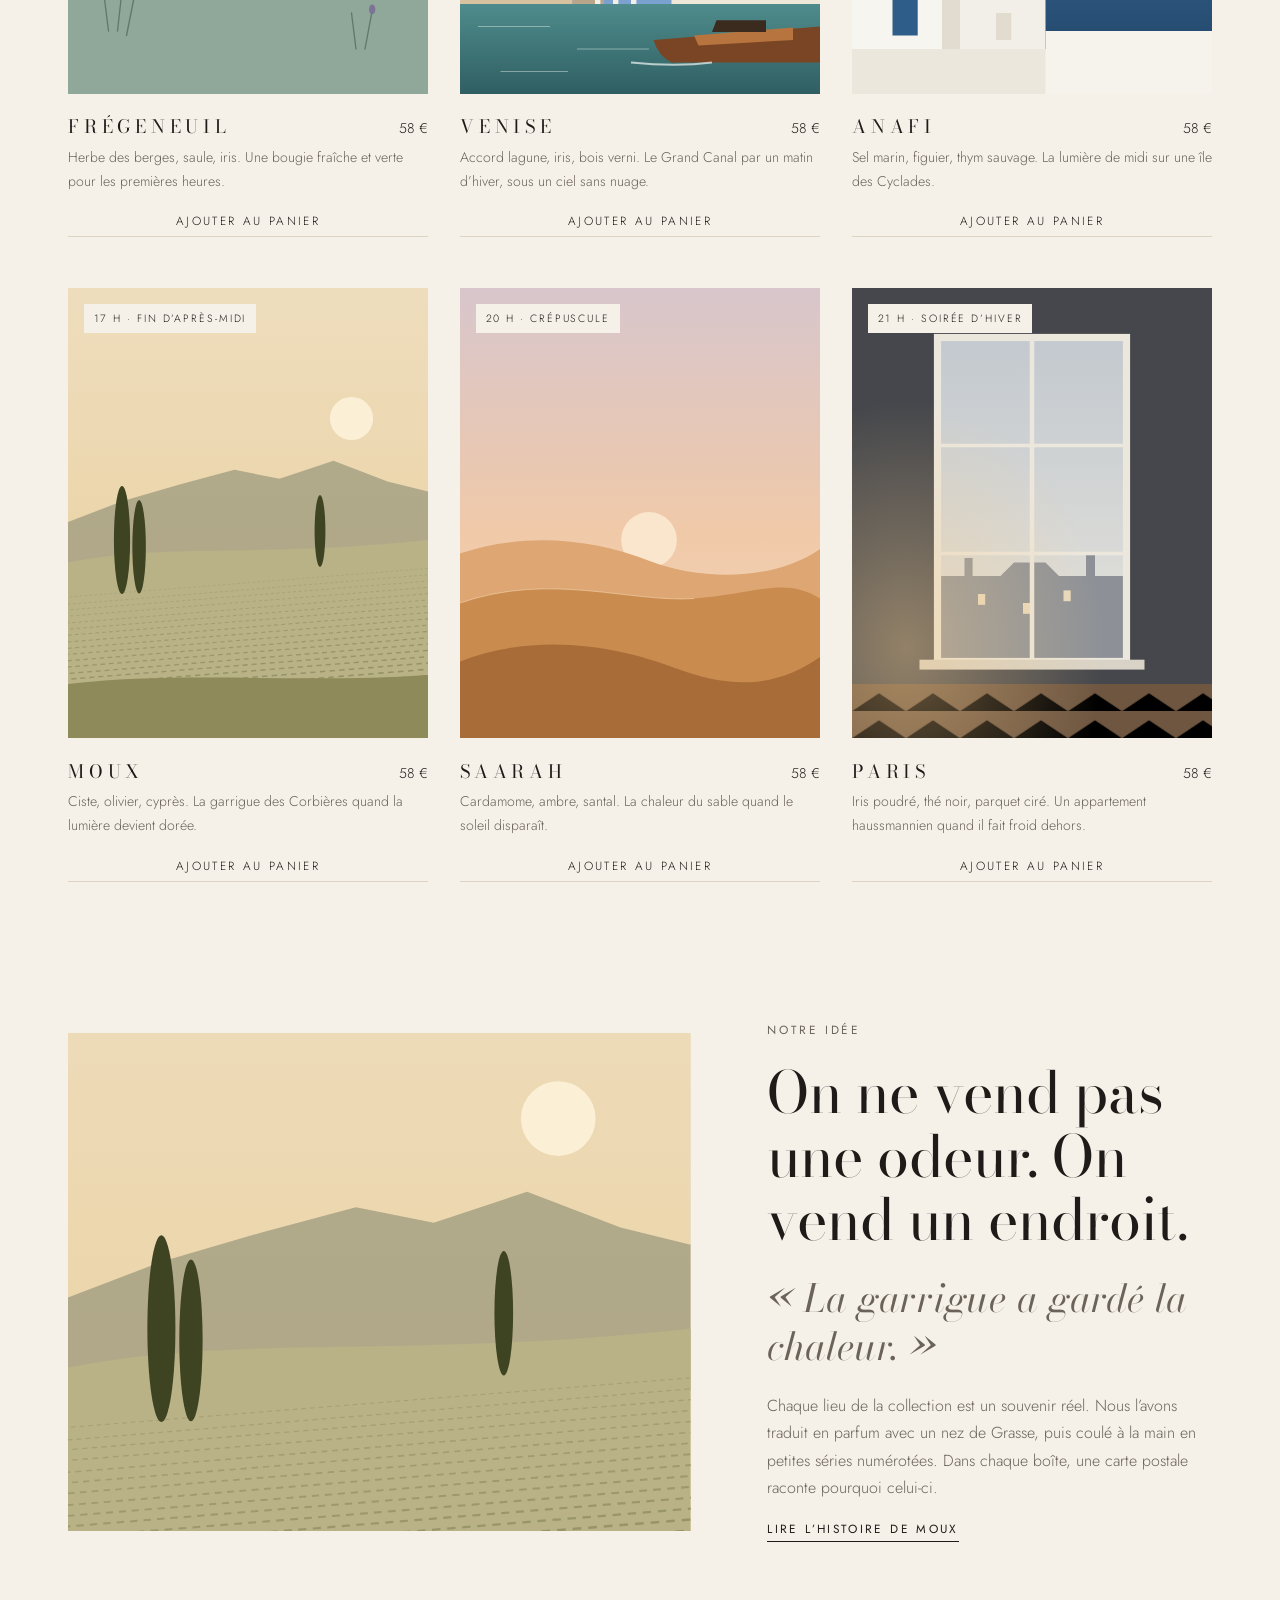
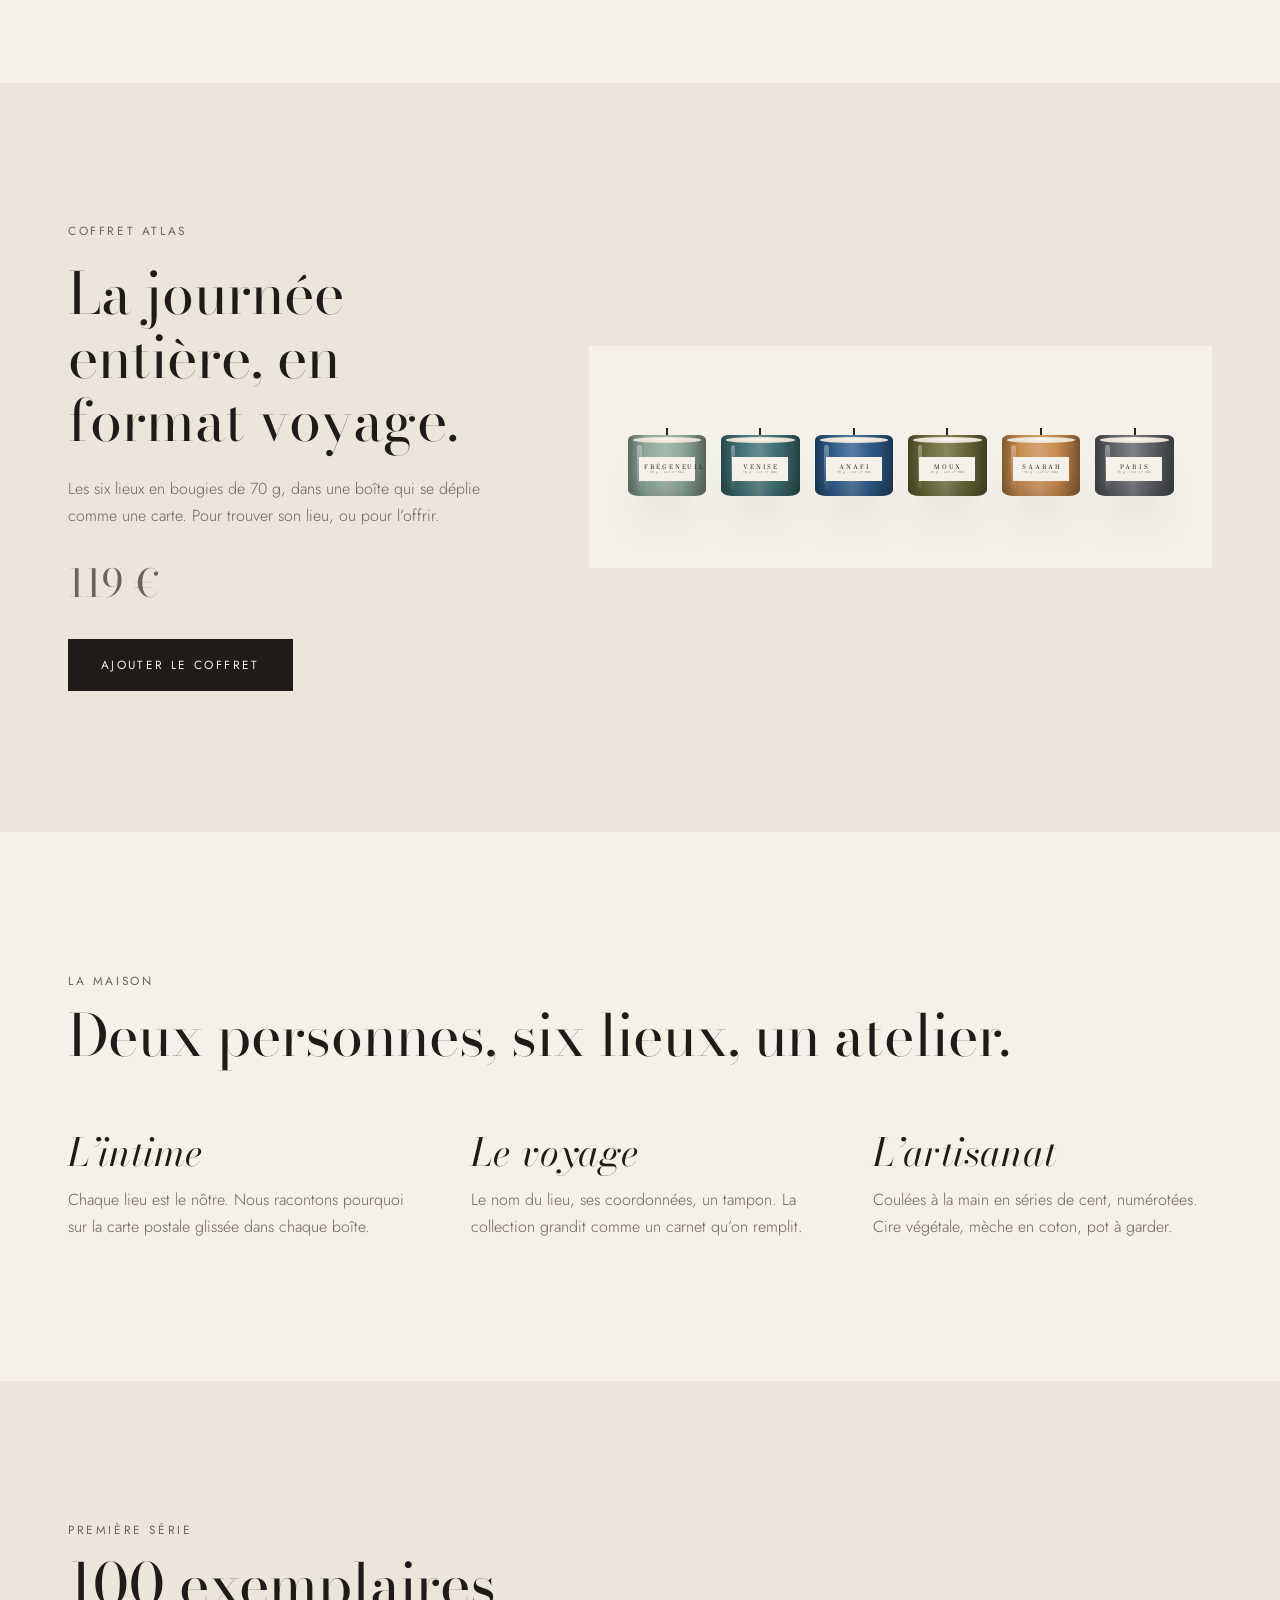
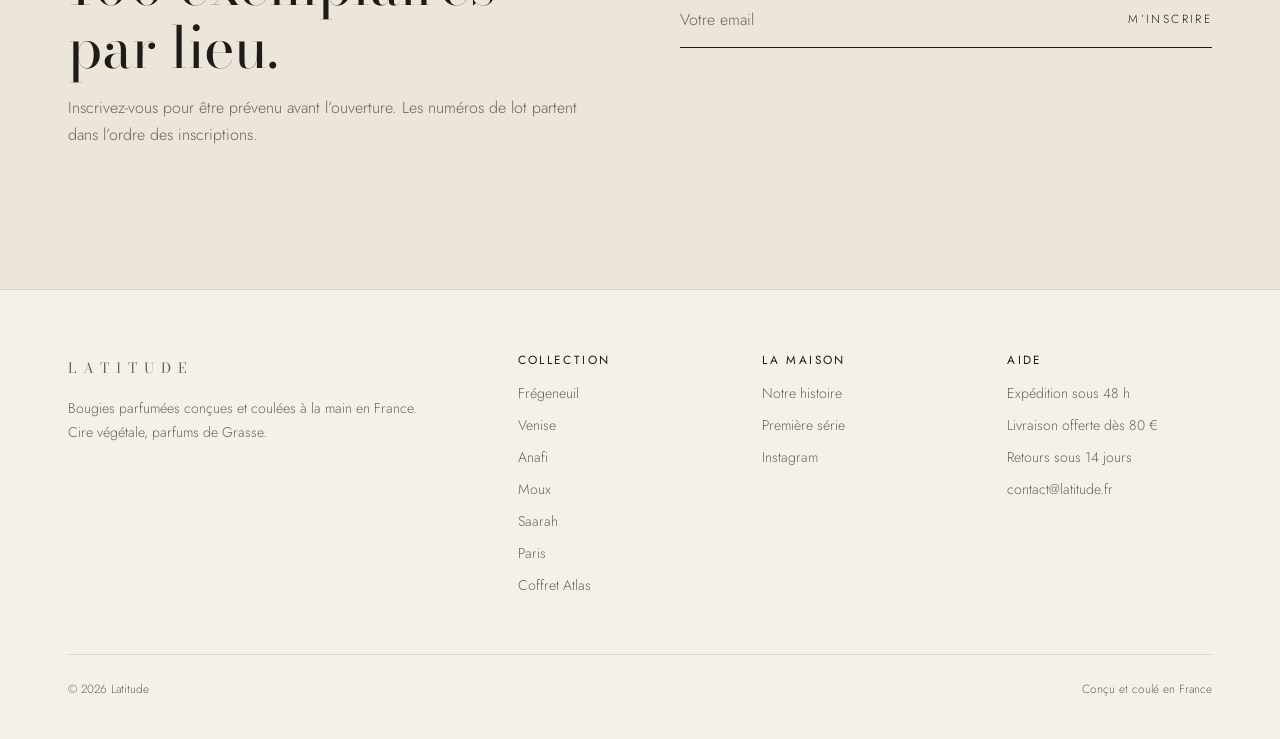
==== commit 5c850c14: "Venise remplace Costa Rica dans la collection Co-Authored-By: Claude Opus 5.5 <noreply@anthropic.com" ====
--- a/index.html
+++ b/index.html
@@ -54,17 +54,17 @@
           <div class="hero-slide" data-name="MOUX" data-coords="43°10′53″N · 2°39′08″E" data-href="bougies/moux.html">
             <div class="visual" data-scene="moux" data-photo="images/moux/lieu.jpg" data-alt="Moux"></div>
           </div>
+          <div class="hero-slide" data-name="VENISE" data-coords="45°26′N · 12°20′E" data-href="bougies/venise.html">
+            <div class="visual" data-scene="venise" data-photo="images/venise/lieu.jpg" data-alt="Venise"></div>
+          </div>
+          <div class="hero-slide" data-name="SAARAH" data-coords="Coordonnées à venir" data-href="bougies/saarah.html">
+            <div class="visual" data-scene="saarah" data-photo="images/saarah/lieu.jpg" data-alt="Saarah"></div>
+          </div>
+          <div class="hero-slide on" data-name="FRÉGENEUIL" data-coords="45°38′N · 0°10′E" data-href="bougies/fregeneuil.html">
+            <div class="visual" data-scene="fregeneuil" data-photo="images/fregeneuil/lieu.jpg" data-alt="Frégeneuil"></div>
+          </div>
           <div class="hero-slide" data-name="PARIS" data-coords="48°51′N · 2°21′E" data-href="bougies/paris.html">
             <div class="visual" data-scene="paris" data-photo="images/paris/lieu.jpg" data-alt="Paris"></div>
-          </div>
-          <div class="hero-slide on" data-name="FRÉGENEUIL" data-coords="45°38′N · 0°10′E" data-href="bougies/fregeneuil.html">
-            <div class="visual" data-scene="fregeneuil" data-photo="images/fregeneuil/lieu.jpg" data-alt="Frégeneuil"></div>
-          </div>
-          <div class="hero-slide" data-name="SAARAH" data-coords="Coordonnées à venir" data-href="bougies/saarah.html">
-            <div class="visual" data-scene="saarah" data-photo="images/saarah/lieu.jpg" data-alt="Saarah"></div>
-          </div>
-          <div class="hero-slide" data-name="COSTA RICA" data-coords="≈ 10°N · 84°W" data-href="bougies/costa-rica.html">
-            <div class="visual" data-scene="costa-rica" data-photo="images/costa-rica/lieu.jpg" data-alt="Costa Rica"></div>
           </div>
           <p class="hero-cap" id="hero-cap"></p>
         </div>
@@ -78,7 +78,7 @@
     <section class="section wrap" id="collection">
       <div class="section-head">
         <div class="stack"><p class="eyebrow">La collection</p><h2>Six lieux, une journée.</h2></div>
-        <p class="intro">Chaque bougie porte une heure du jour, de la brume du matin à la forêt après la pluie.</p>
+        <p class="intro">Chaque bougie porte une heure du jour, de la brume du matin aux soirées d’hiver.</p>
       </div>
       <div class="grid">
         <article class="card">
@@ -95,6 +95,19 @@
           <button type="button" class="card-add" data-add="fregeneuil" data-format="200">Ajouter au panier</button>
         </article>
         <article class="card">
+          <a class="card-media" href="bougies/venise.html" aria-label="Venise, voir la bougie">
+            <span class="card-moment">10 h · Matin d’hiver</span>
+            <div class="visual" data-scene="venise" data-photo="images/venise/lieu.jpg" data-alt="Venise"></div>
+            <div class="packshot" style="--c:#3F6F73" data-jar="venise" data-photo="images/venise/bougie.jpg"></div>
+          </a>
+          <div class="card-info">
+            <a href="bougies/venise.html" class="card-name">VENISE</a>
+            <span class="card-price">58 €</span>
+            <p class="card-sub">Accord lagune, iris, bois verni. Le Grand Canal par un matin d’hiver, sous un ciel sans nuage.</p>
+          </div>
+          <button type="button" class="card-add" data-add="venise" data-format="200">Ajouter au panier</button>
+        </article>
+        <article class="card">
           <a class="card-media" href="bougies/anafi.html" aria-label="Anafi, voir la bougie">
             <span class="card-moment">12 h · Midi</span>
             <div class="visual" data-scene="anafi" data-photo="images/anafi/lieu.jpg" data-alt="Anafi"></div>
@@ -145,19 +158,6 @@
             <p class="card-sub">Iris poudré, thé noir, parquet ciré. Un appartement haussmannien quand il fait froid dehors.</p>
           </div>
           <button type="button" class="card-add" data-add="paris" data-format="200">Ajouter au panier</button>
-        </article>
-        <article class="card">
-          <a class="card-media" href="bougies/costa-rica.html" aria-label="Costa Rica, voir la bougie">
-            <span class="card-moment">Nuit · Après la pluie</span>
-            <div class="visual" data-scene="costa-rica" data-photo="images/costa-rica/lieu.jpg" data-alt="Costa Rica"></div>
-            <div class="packshot" style="--c:#2E4A32" data-jar="costa-rica" data-photo="images/costa-rica/bougie.jpg"></div>
-          </a>
-          <div class="card-info">
-            <a href="bougies/costa-rica.html" class="card-name">COSTA RICA</a>
-            <span class="card-price">58 €</span>
-            <p class="card-sub">Feuilles mouillées, café, cacao. La forêt tropicale juste après l’averse.</p>
-          </div>
-          <button type="button" class="card-add" data-add="costa-rica" data-format="200">Ajouter au panier</button>
         </article>
       </div>
     </section>
@@ -184,7 +184,7 @@
           <p class="price-lg">119 €</p>
           <div><button type="button" class="btn" data-add="coffret-atlas">Ajouter le coffret</button></div>
         </div>
-        <div class="coffret-visual" style="background:var(--paper)"><div data-jar="fregeneuil" data-mini="1" data-flame="0"></div><div data-jar="anafi" data-mini="1" data-flame="0"></div><div data-jar="moux" data-mini="1" data-flame="0"></div><div data-jar="saarah" data-mini="1" data-flame="0"></div><div data-jar="paris" data-mini="1" data-flame="0"></div><div data-jar="costa-rica" data-mini="1" data-flame="0"></div></div>
+        <div class="coffret-visual" style="background:var(--paper)"><div data-jar="fregeneuil" data-mini="1" data-flame="0"></div><div data-jar="venise" data-mini="1" data-flame="0"></div><div data-jar="anafi" data-mini="1" data-flame="0"></div><div data-jar="moux" data-mini="1" data-flame="0"></div><div data-jar="saarah" data-mini="1" data-flame="0"></div><div data-jar="paris" data-mini="1" data-flame="0"></div></div>
       </div>
     </section>
 
@@ -216,7 +216,7 @@
           <a href="./" class="brand">LATITUDE</a>
           <p>Bougies parfumées conçues et coulées à la main en France. Cire végétale, parfums de Grasse.</p>
         </div>
-        <div><h4>Collection</h4><ul><li><a href="bougies/fregeneuil.html">Frégeneuil</a></li><li><a href="bougies/anafi.html">Anafi</a></li><li><a href="bougies/moux.html">Moux</a></li><li><a href="bougies/saarah.html">Saarah</a></li><li><a href="bougies/paris.html">Paris</a></li><li><a href="bougies/costa-rica.html">Costa Rica</a></li><li><a href="#coffret">Coffret Atlas</a></li></ul></div>
+        <div><h4>Collection</h4><ul><li><a href="bougies/fregeneuil.html">Frégeneuil</a></li><li><a href="bougies/venise.html">Venise</a></li><li><a href="bougies/anafi.html">Anafi</a></li><li><a href="bougies/moux.html">Moux</a></li><li><a href="bougies/saarah.html">Saarah</a></li><li><a href="bougies/paris.html">Paris</a></li><li><a href="#coffret">Coffret Atlas</a></li></ul></div>
         <div><h4>La maison</h4><ul><li><a href="#maison">Notre histoire</a></li><li><a href="#lettre">Première série</a></li><li><a href="https://instagram.com/" target="_blank" rel="noopener">Instagram</a></li></ul></div>
         <div><h4>Aide</h4><ul><li>Expédition sous 48 h</li><li>Livraison offerte dès 80 €</li><li>Retours sous 14 jours</li><li>contact@latitude.fr</li></ul></div>
       </div>
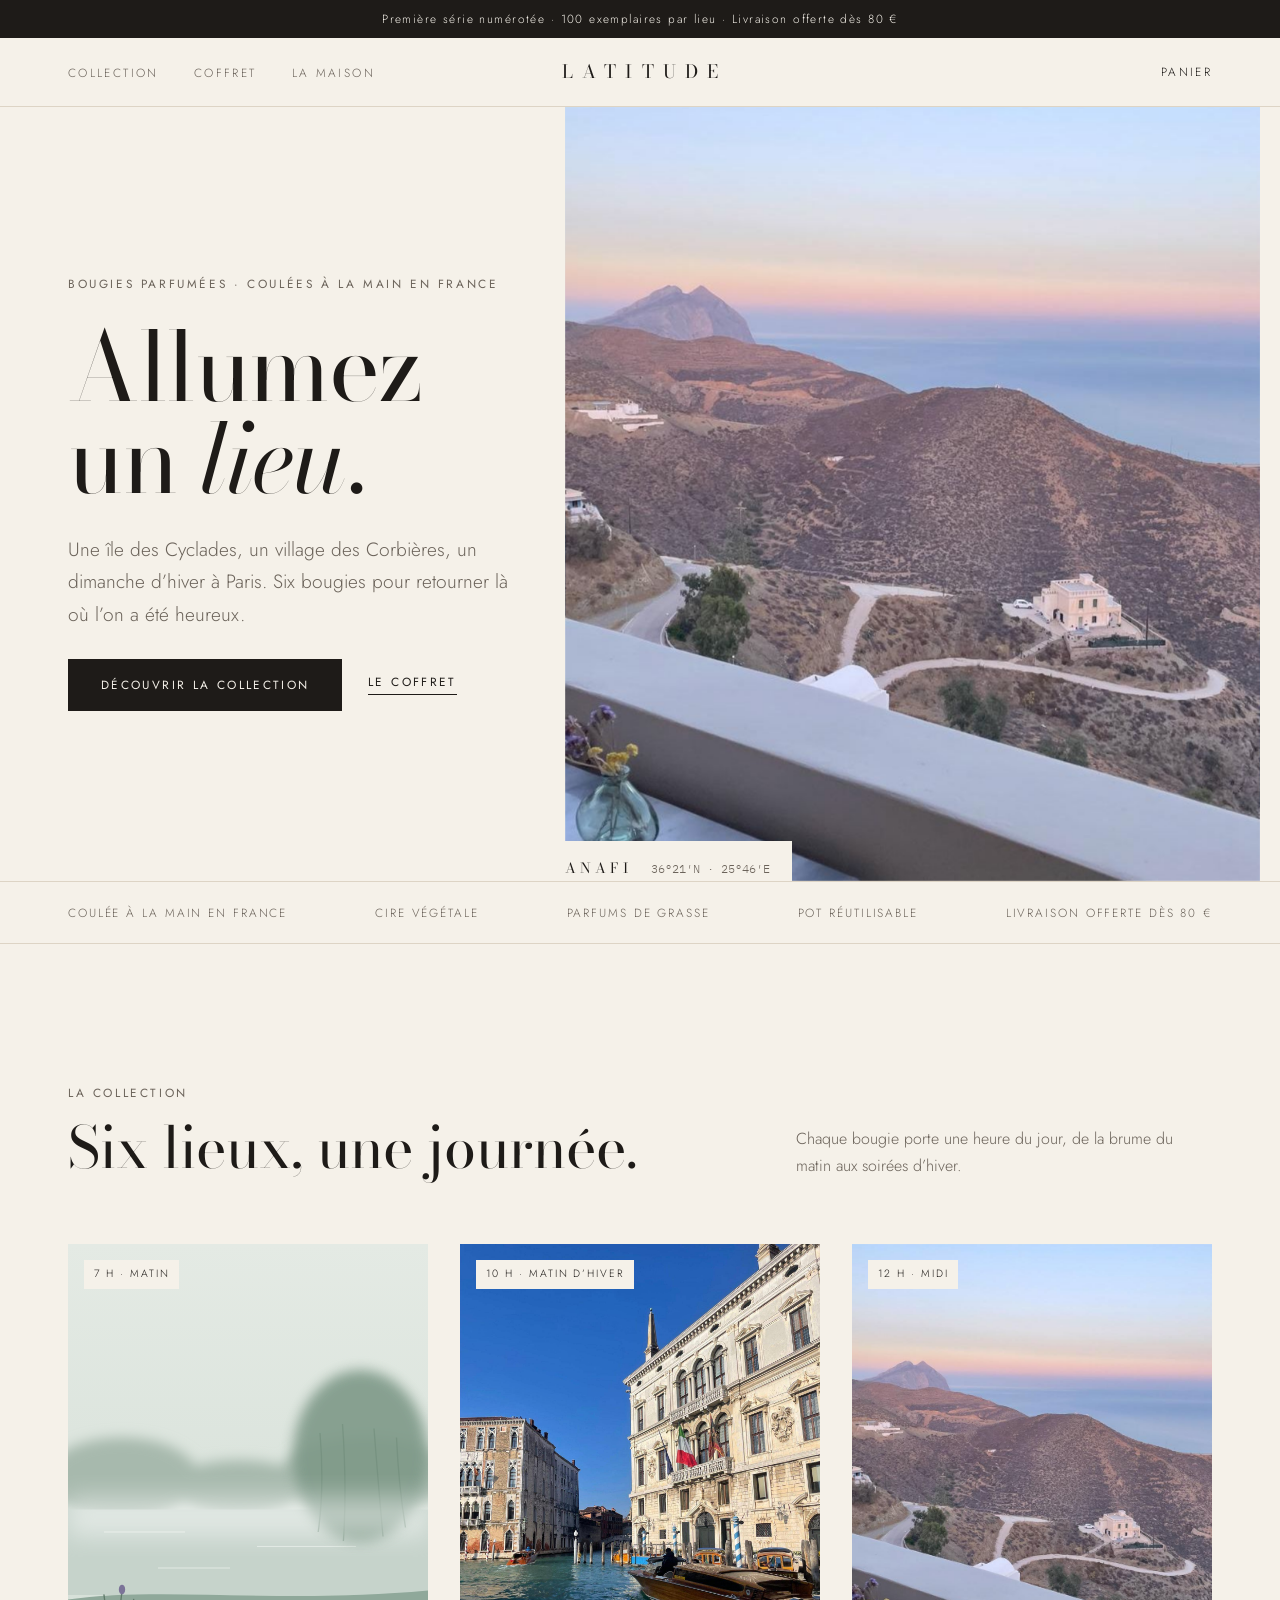
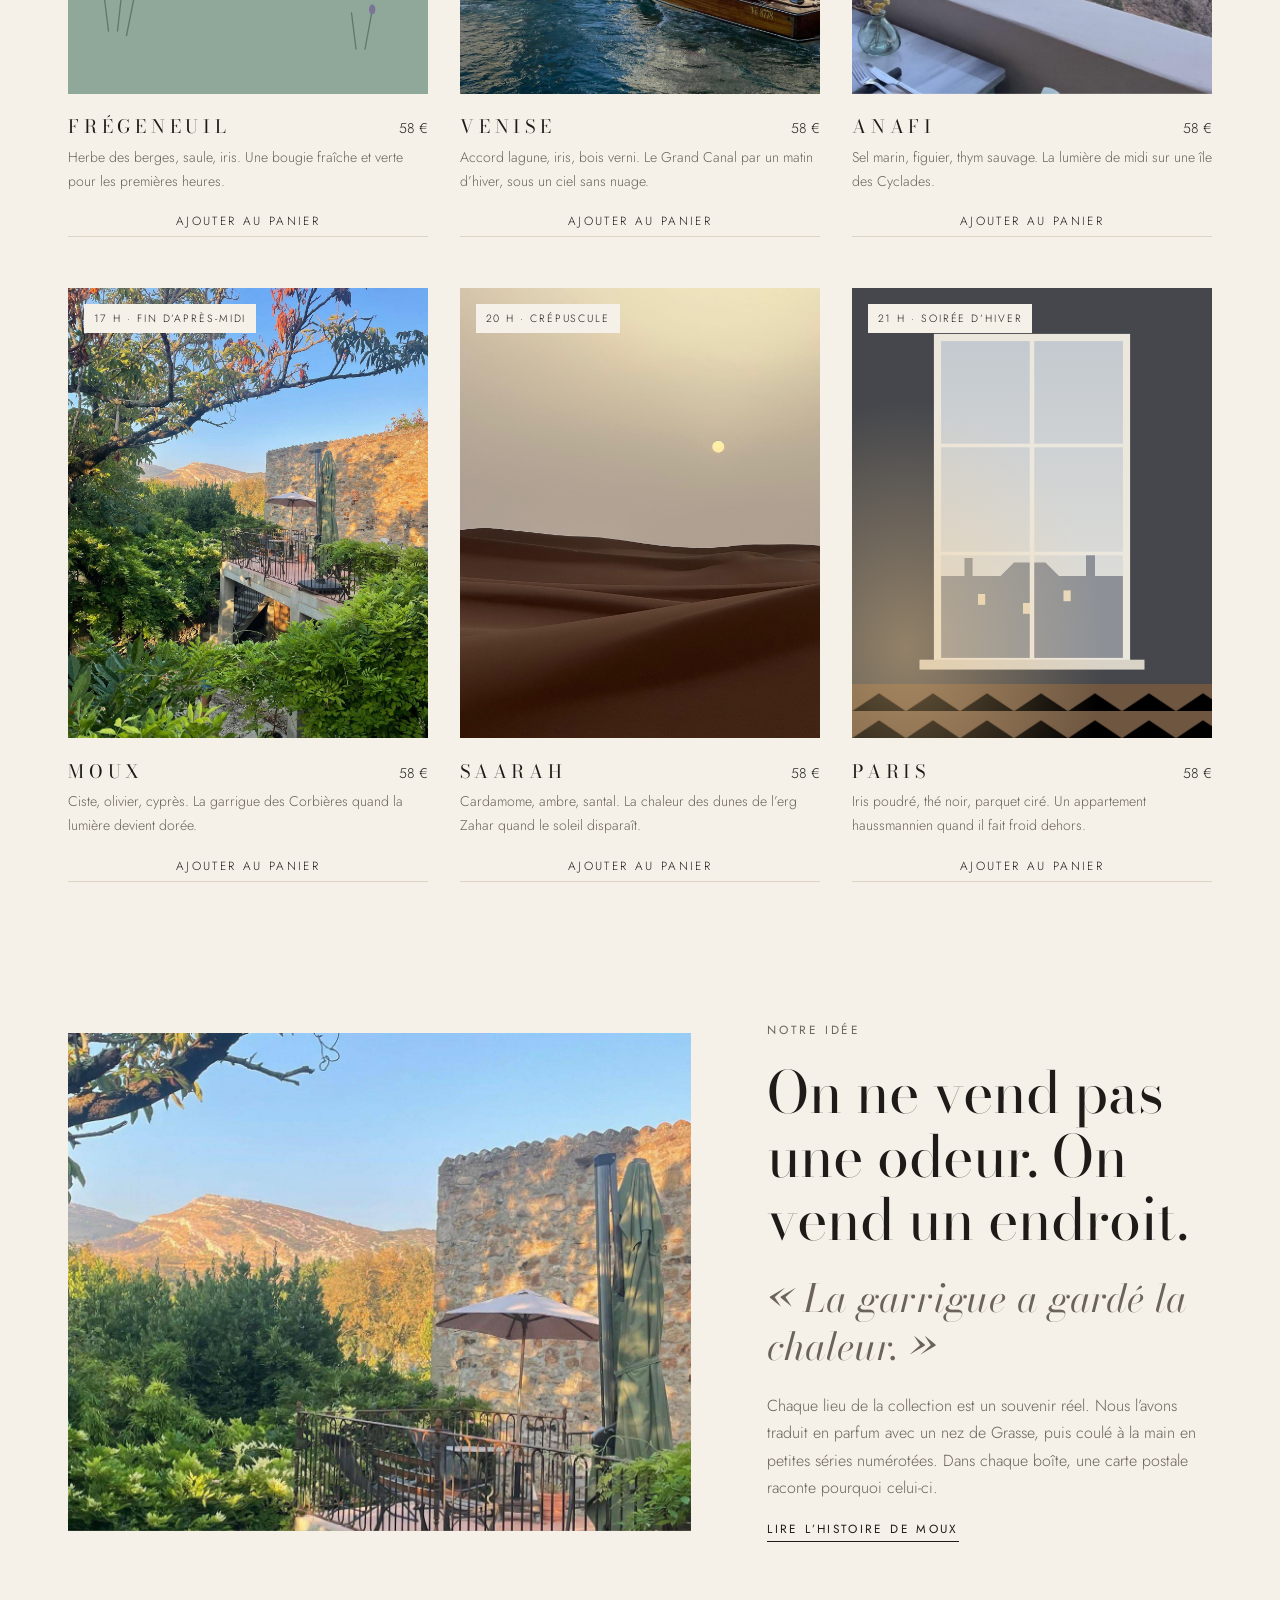
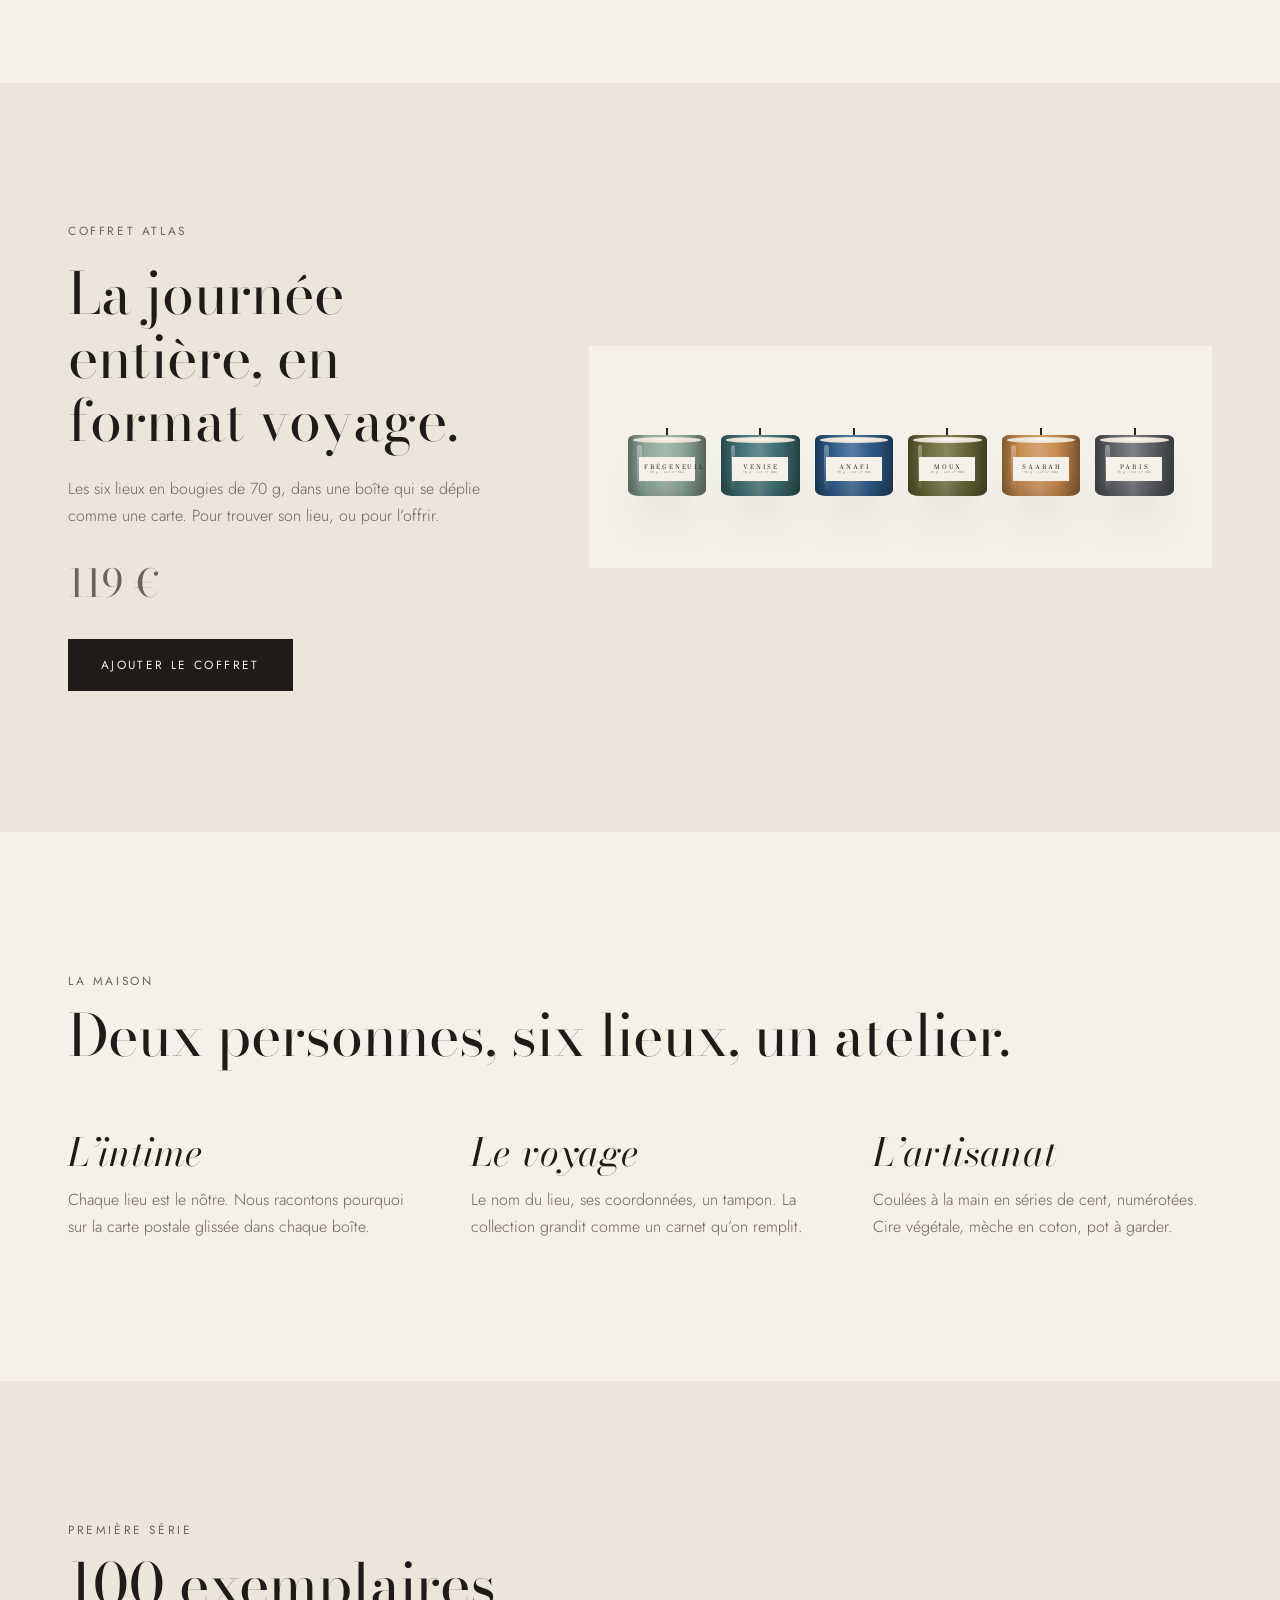
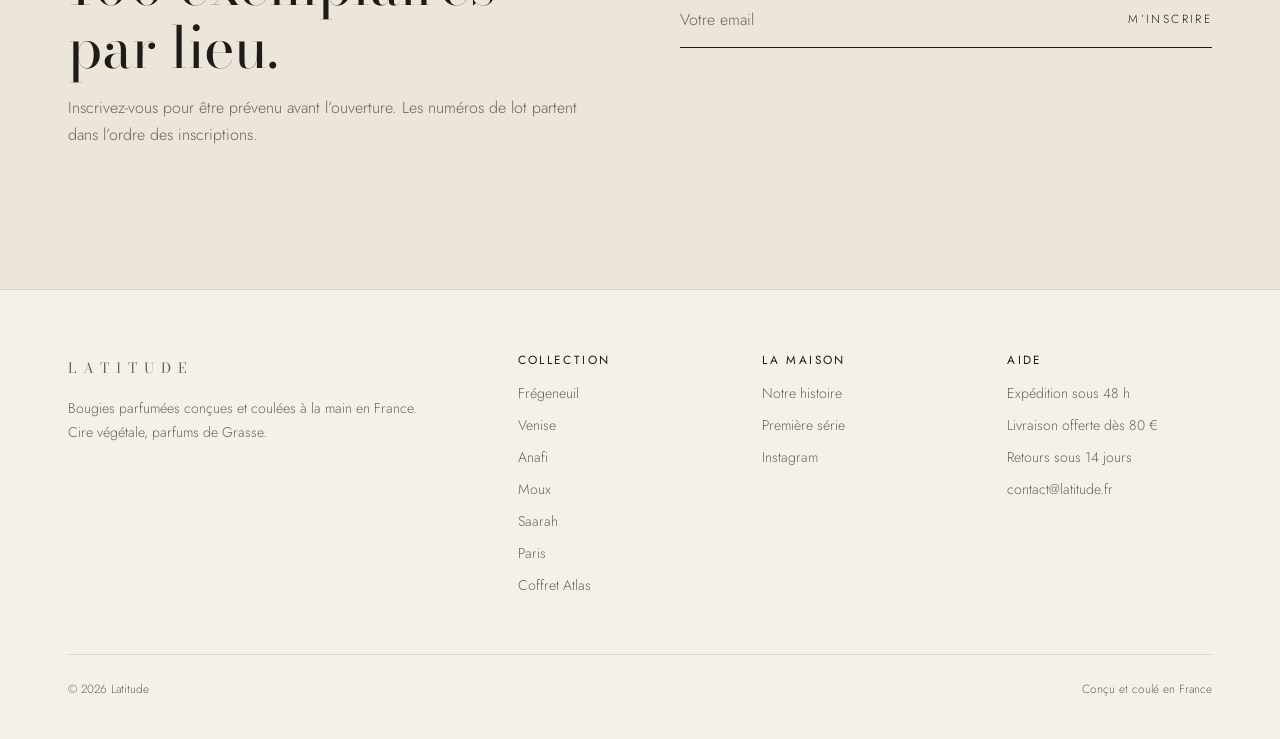
==== commit cbcce0df: "Saarah : l'erg Zahar Co-Authored-By: Claude Opus 5.5 <noreply@anthropic.com> Claude-Session: https:/" ====
--- a/index.html
+++ b/index.html
@@ -142,7 +142,7 @@
           <div class="card-info">
             <a href="bougies/saarah.html" class="card-name">SAARAH</a>
             <span class="card-price">58 €</span>
-            <p class="card-sub">Cardamome, ambre, santal. La chaleur du sable quand le soleil disparaît.</p>
+            <p class="card-sub">Cardamome, ambre, santal. La chaleur des dunes de l’erg Zahar quand le soleil disparaît.</p>
           </div>
           <button type="button" class="card-add" data-add="saarah" data-format="200">Ajouter au panier</button>
         </article>
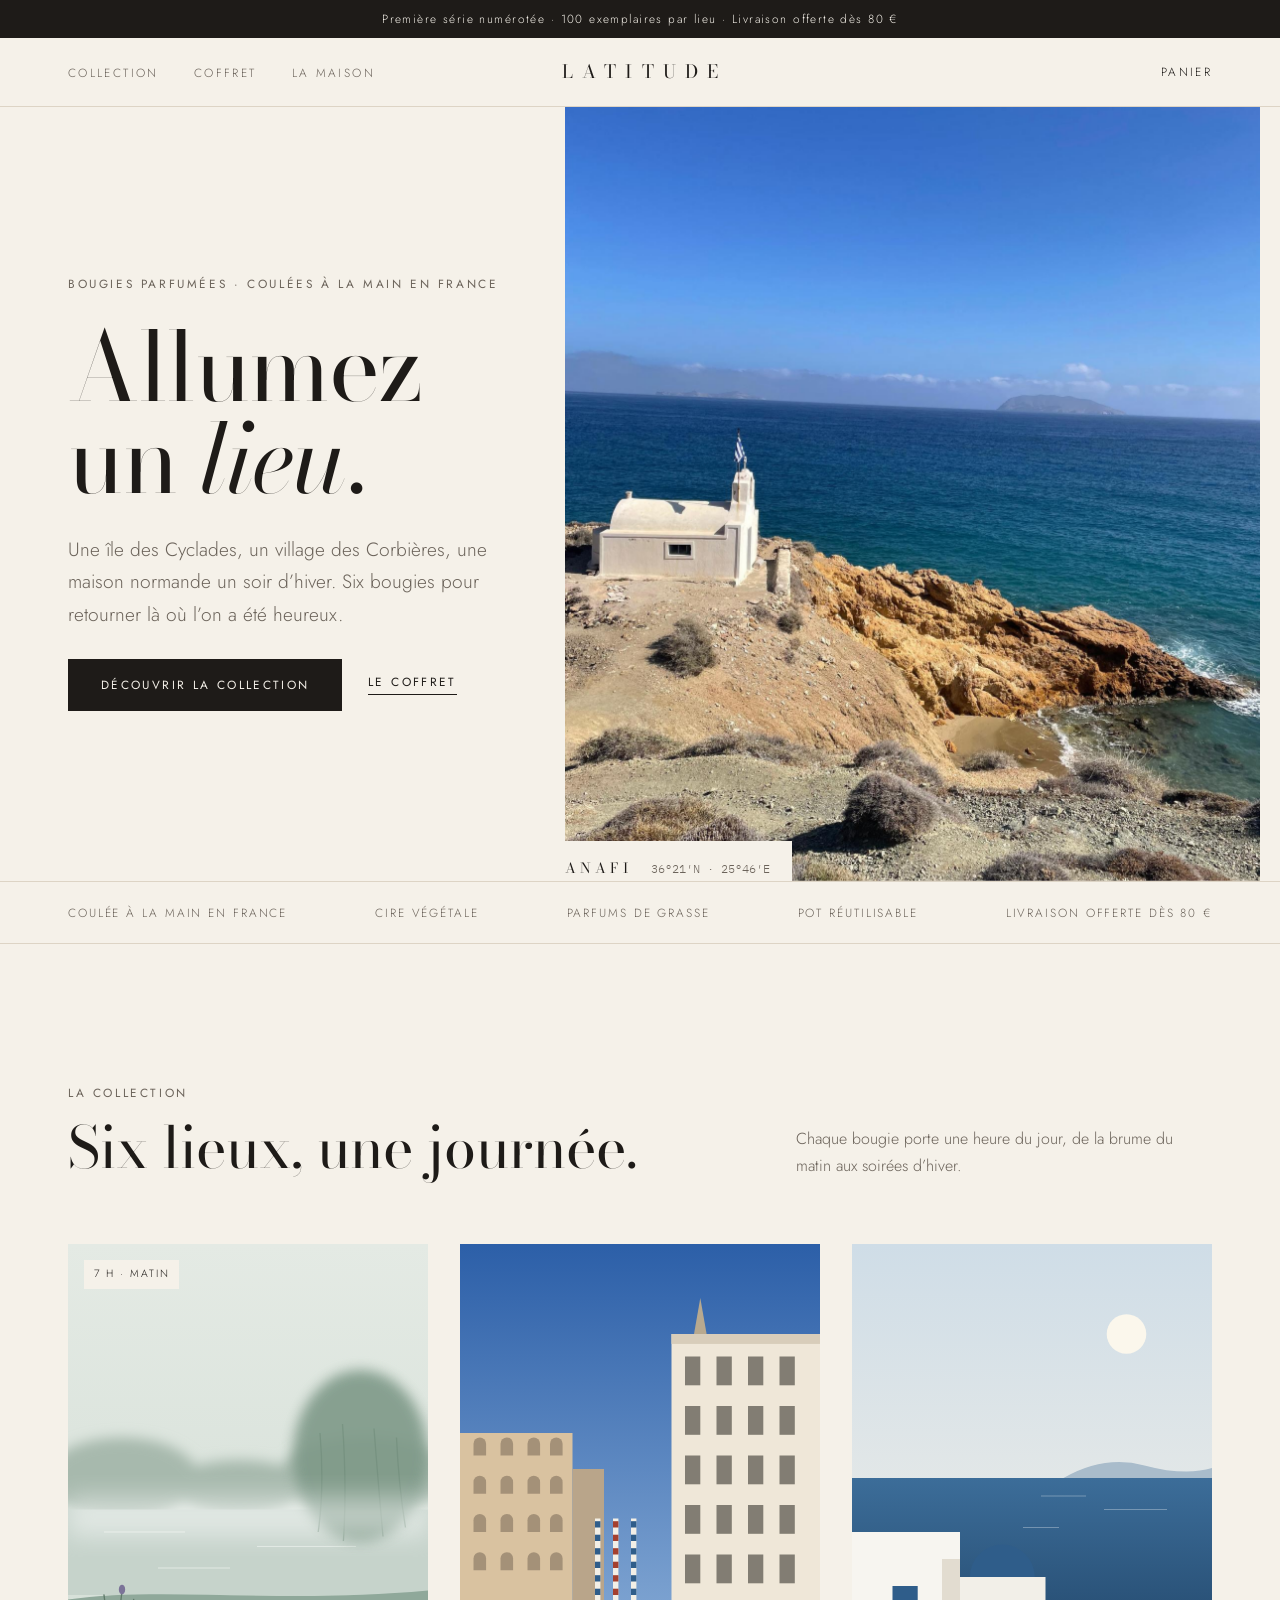
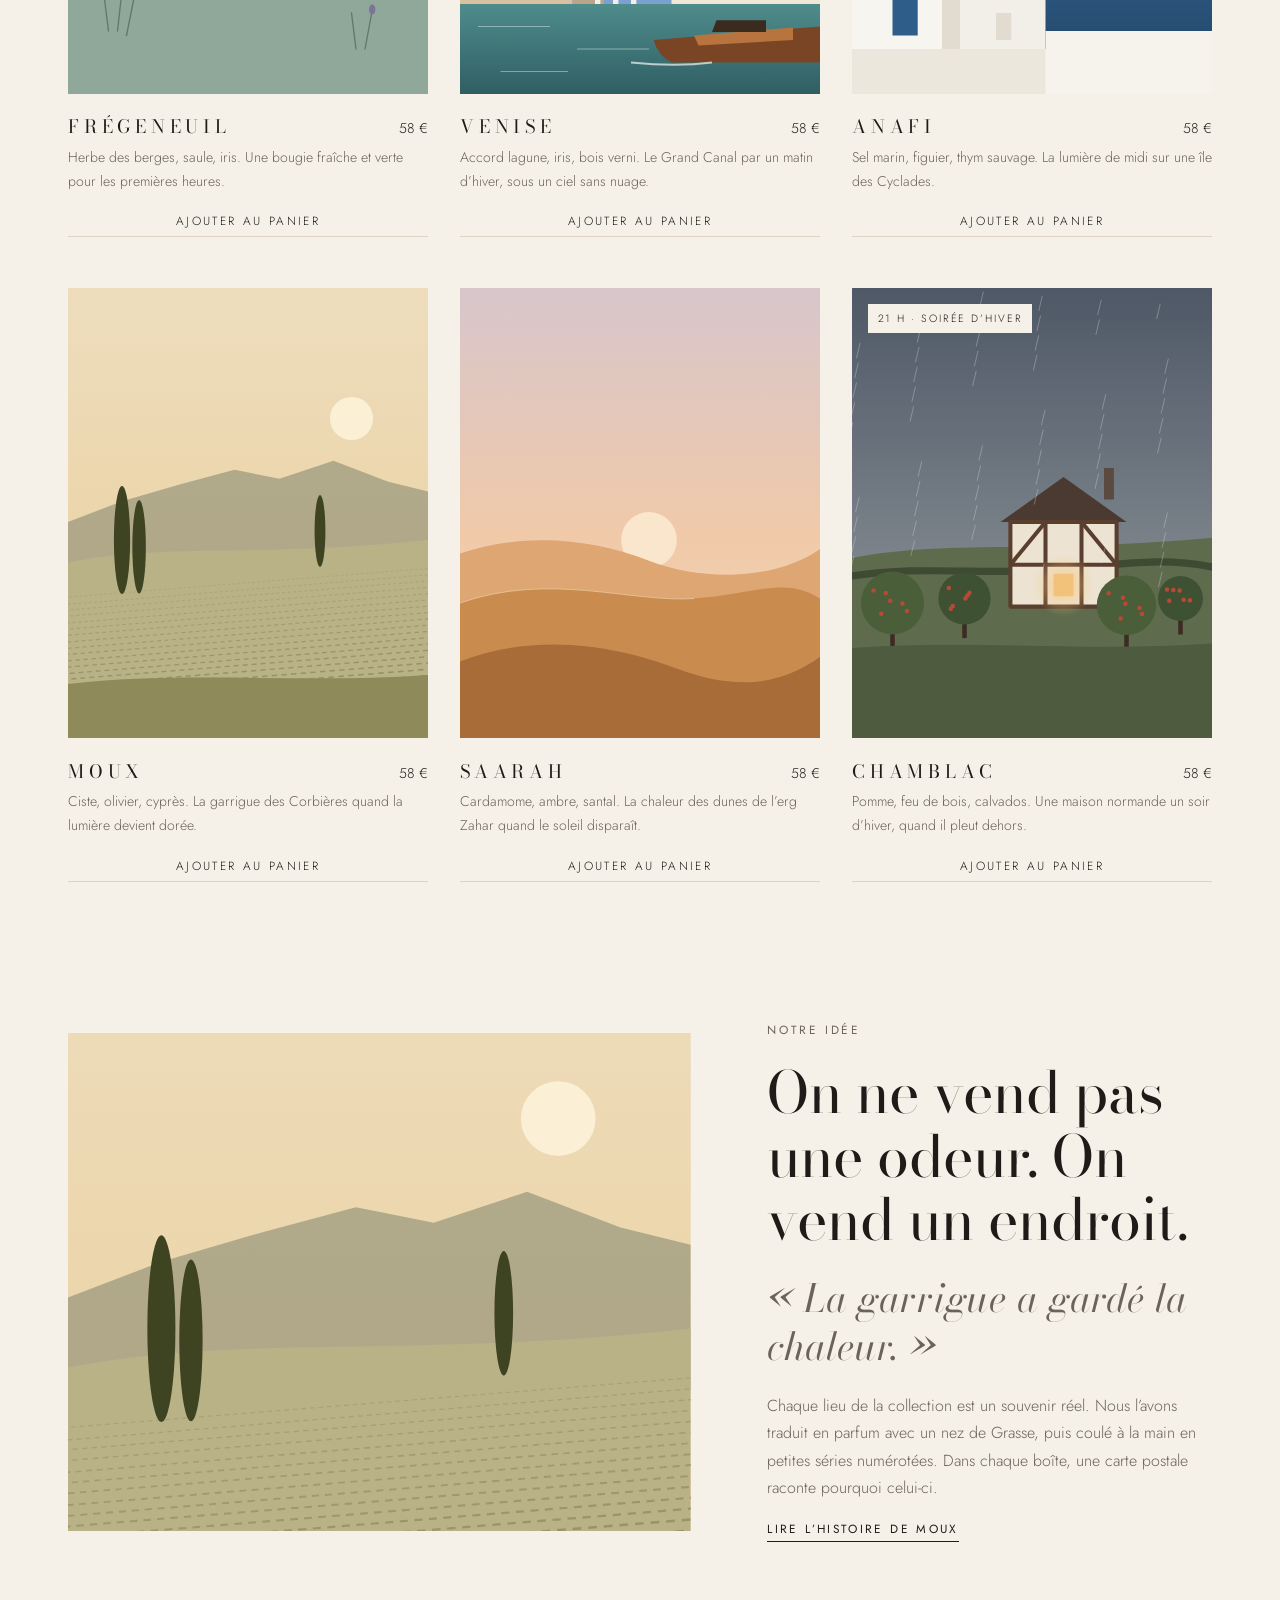
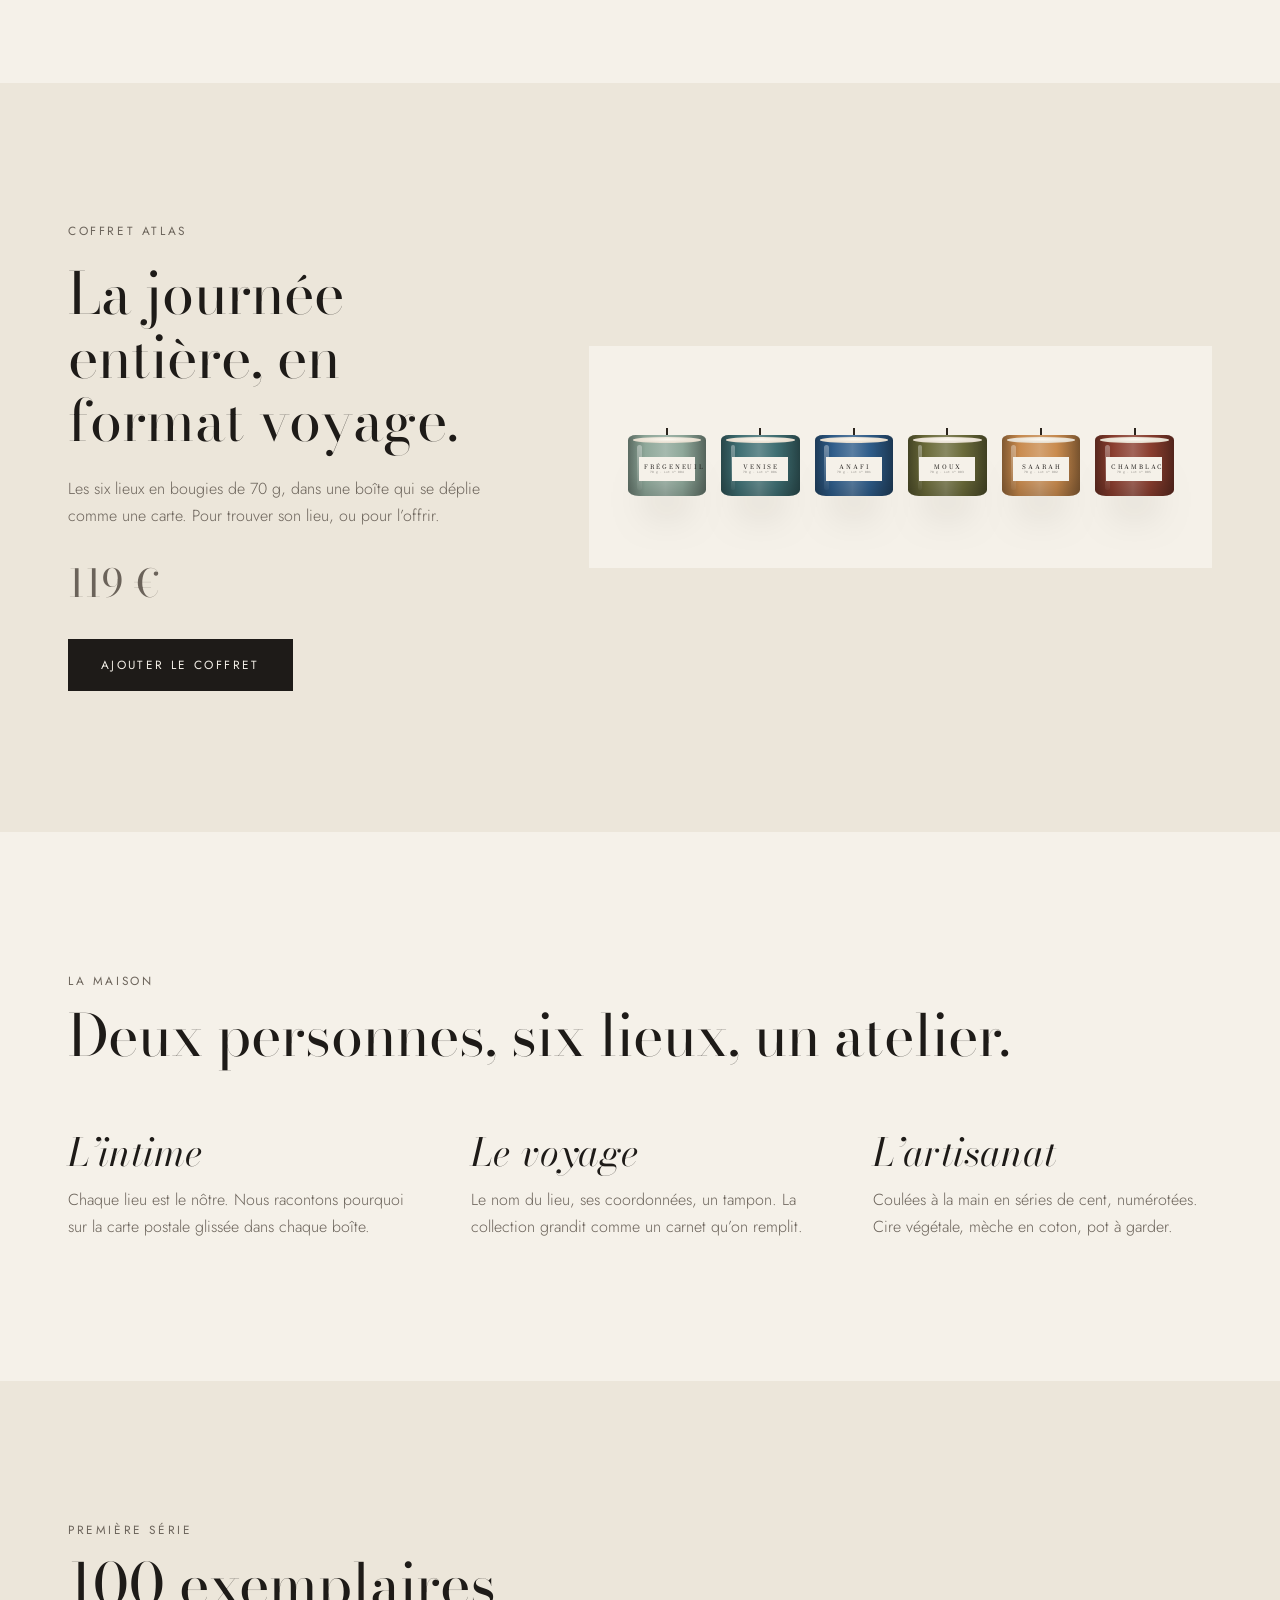
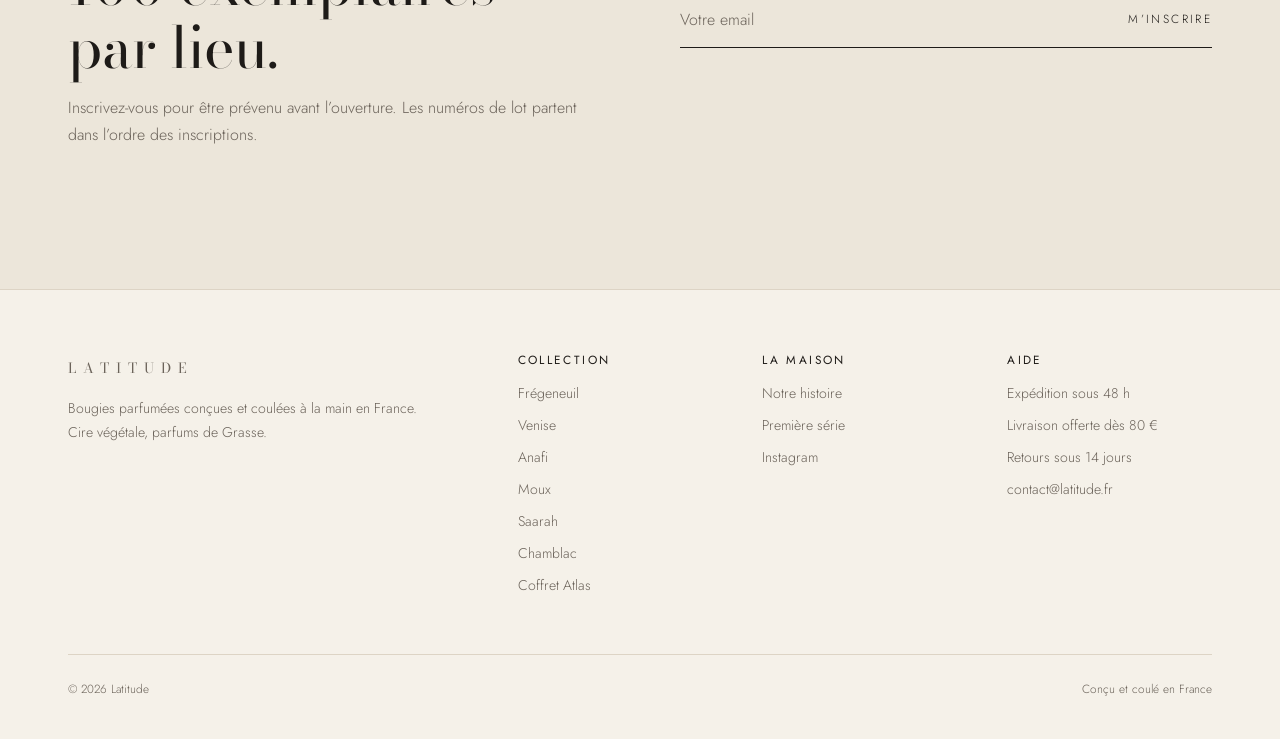
==== commit eea06863: "Chamblac (Normandie) remplace Paris Co-Authored-By: Claude Opus 5.5 <noreply@anthropic.com> Claude-S" ====
--- a/index.html
+++ b/index.html
@@ -41,7 +41,7 @@
         <div class="hero-copy">
           <p class="eyebrow">Bougies parfumées · Coulées à la main en France</p>
           <h1>Allumez<br>un <em>lieu</em>.</h1>
-          <p class="lede">Une île des Cyclades, un village des Corbières, un dimanche d’hiver à Paris. Six bougies pour retourner là où l’on a été heureux.</p>
+          <p class="lede">Une île des Cyclades, un village des Corbières, une maison normande un soir d’hiver. Six bougies pour retourner là où l’on a été heureux.</p>
           <div class="hero-actions">
             <a href="#collection" class="btn">Découvrir la collection</a>
             <a href="#coffret" class="link">Le coffret</a>
@@ -63,8 +63,8 @@
           <div class="hero-slide on" data-name="FRÉGENEUIL" data-coords="45°38′N · 0°10′E" data-href="bougies/fregeneuil.html">
             <div class="visual" data-scene="fregeneuil" data-photo="images/fregeneuil/lieu.jpg" data-alt="Frégeneuil"></div>
           </div>
-          <div class="hero-slide" data-name="PARIS" data-coords="48°51′N · 2°21′E" data-href="bougies/paris.html">
-            <div class="visual" data-scene="paris" data-photo="images/paris/lieu.jpg" data-alt="Paris"></div>
+          <div class="hero-slide" data-name="CHAMBLAC" data-coords="≈ 48°58′N · 0°31′E" data-href="bougies/chamblac.html">
+            <div class="visual" data-scene="chamblac" data-photo="images/chamblac/lieu.jpg" data-alt="Chamblac"></div>
           </div>
           <p class="hero-cap" id="hero-cap"></p>
         </div>
@@ -147,17 +147,17 @@
           <button type="button" class="card-add" data-add="saarah" data-format="200">Ajouter au panier</button>
         </article>
         <article class="card">
-          <a class="card-media" href="bougies/paris.html" aria-label="Paris, voir la bougie">
+          <a class="card-media" href="bougies/chamblac.html" aria-label="Chamblac, voir la bougie">
             <span class="card-moment">21 h · Soirée d’hiver</span>
-            <div class="visual" data-scene="paris" data-photo="images/paris/lieu.jpg" data-alt="Paris"></div>
-            <div class="packshot" style="--c:#5E6166" data-jar="paris" data-photo="images/paris/bougie.jpg"></div>
-          </a>
-          <div class="card-info">
-            <a href="bougies/paris.html" class="card-name">PARIS</a>
-            <span class="card-price">58 €</span>
-            <p class="card-sub">Iris poudré, thé noir, parquet ciré. Un appartement haussmannien quand il fait froid dehors.</p>
-          </div>
-          <button type="button" class="card-add" data-add="paris" data-format="200">Ajouter au panier</button>
+            <div class="visual" data-scene="chamblac" data-photo="images/chamblac/lieu.jpg" data-alt="Chamblac"></div>
+            <div class="packshot" style="--c:#8A3E2F" data-jar="chamblac" data-photo="images/chamblac/bougie.jpg"></div>
+          </a>
+          <div class="card-info">
+            <a href="bougies/chamblac.html" class="card-name">CHAMBLAC</a>
+            <span class="card-price">58 €</span>
+            <p class="card-sub">Pomme, feu de bois, calvados. Une maison normande un soir d’hiver, quand il pleut dehors.</p>
+          </div>
+          <button type="button" class="card-add" data-add="chamblac" data-format="200">Ajouter au panier</button>
         </article>
       </div>
     </section>
@@ -184,7 +184,7 @@
           <p class="price-lg">119 €</p>
           <div><button type="button" class="btn" data-add="coffret-atlas">Ajouter le coffret</button></div>
         </div>
-        <div class="coffret-visual" style="background:var(--paper)"><div data-jar="fregeneuil" data-mini="1" data-flame="0"></div><div data-jar="venise" data-mini="1" data-flame="0"></div><div data-jar="anafi" data-mini="1" data-flame="0"></div><div data-jar="moux" data-mini="1" data-flame="0"></div><div data-jar="saarah" data-mini="1" data-flame="0"></div><div data-jar="paris" data-mini="1" data-flame="0"></div></div>
+        <div class="coffret-visual" style="background:var(--paper)"><div data-jar="fregeneuil" data-mini="1" data-flame="0"></div><div data-jar="venise" data-mini="1" data-flame="0"></div><div data-jar="anafi" data-mini="1" data-flame="0"></div><div data-jar="moux" data-mini="1" data-flame="0"></div><div data-jar="saarah" data-mini="1" data-flame="0"></div><div data-jar="chamblac" data-mini="1" data-flame="0"></div></div>
       </div>
     </section>
 
@@ -216,7 +216,7 @@
           <a href="./" class="brand">LATITUDE</a>
           <p>Bougies parfumées conçues et coulées à la main en France. Cire végétale, parfums de Grasse.</p>
         </div>
-        <div><h4>Collection</h4><ul><li><a href="bougies/fregeneuil.html">Frégeneuil</a></li><li><a href="bougies/venise.html">Venise</a></li><li><a href="bougies/anafi.html">Anafi</a></li><li><a href="bougies/moux.html">Moux</a></li><li><a href="bougies/saarah.html">Saarah</a></li><li><a href="bougies/paris.html">Paris</a></li><li><a href="#coffret">Coffret Atlas</a></li></ul></div>
+        <div><h4>Collection</h4><ul><li><a href="bougies/fregeneuil.html">Frégeneuil</a></li><li><a href="bougies/venise.html">Venise</a></li><li><a href="bougies/anafi.html">Anafi</a></li><li><a href="bougies/moux.html">Moux</a></li><li><a href="bougies/saarah.html">Saarah</a></li><li><a href="bougies/chamblac.html">Chamblac</a></li><li><a href="#coffret">Coffret Atlas</a></li></ul></div>
         <div><h4>La maison</h4><ul><li><a href="#maison">Notre histoire</a></li><li><a href="#lettre">Première série</a></li><li><a href="https://instagram.com/" target="_blank" rel="noopener">Instagram</a></li></ul></div>
         <div><h4>Aide</h4><ul><li>Expédition sous 48 h</li><li>Livraison offerte dès 80 €</li><li>Retours sous 14 jours</li><li>contact@latitude.fr</li></ul></div>
       </div>
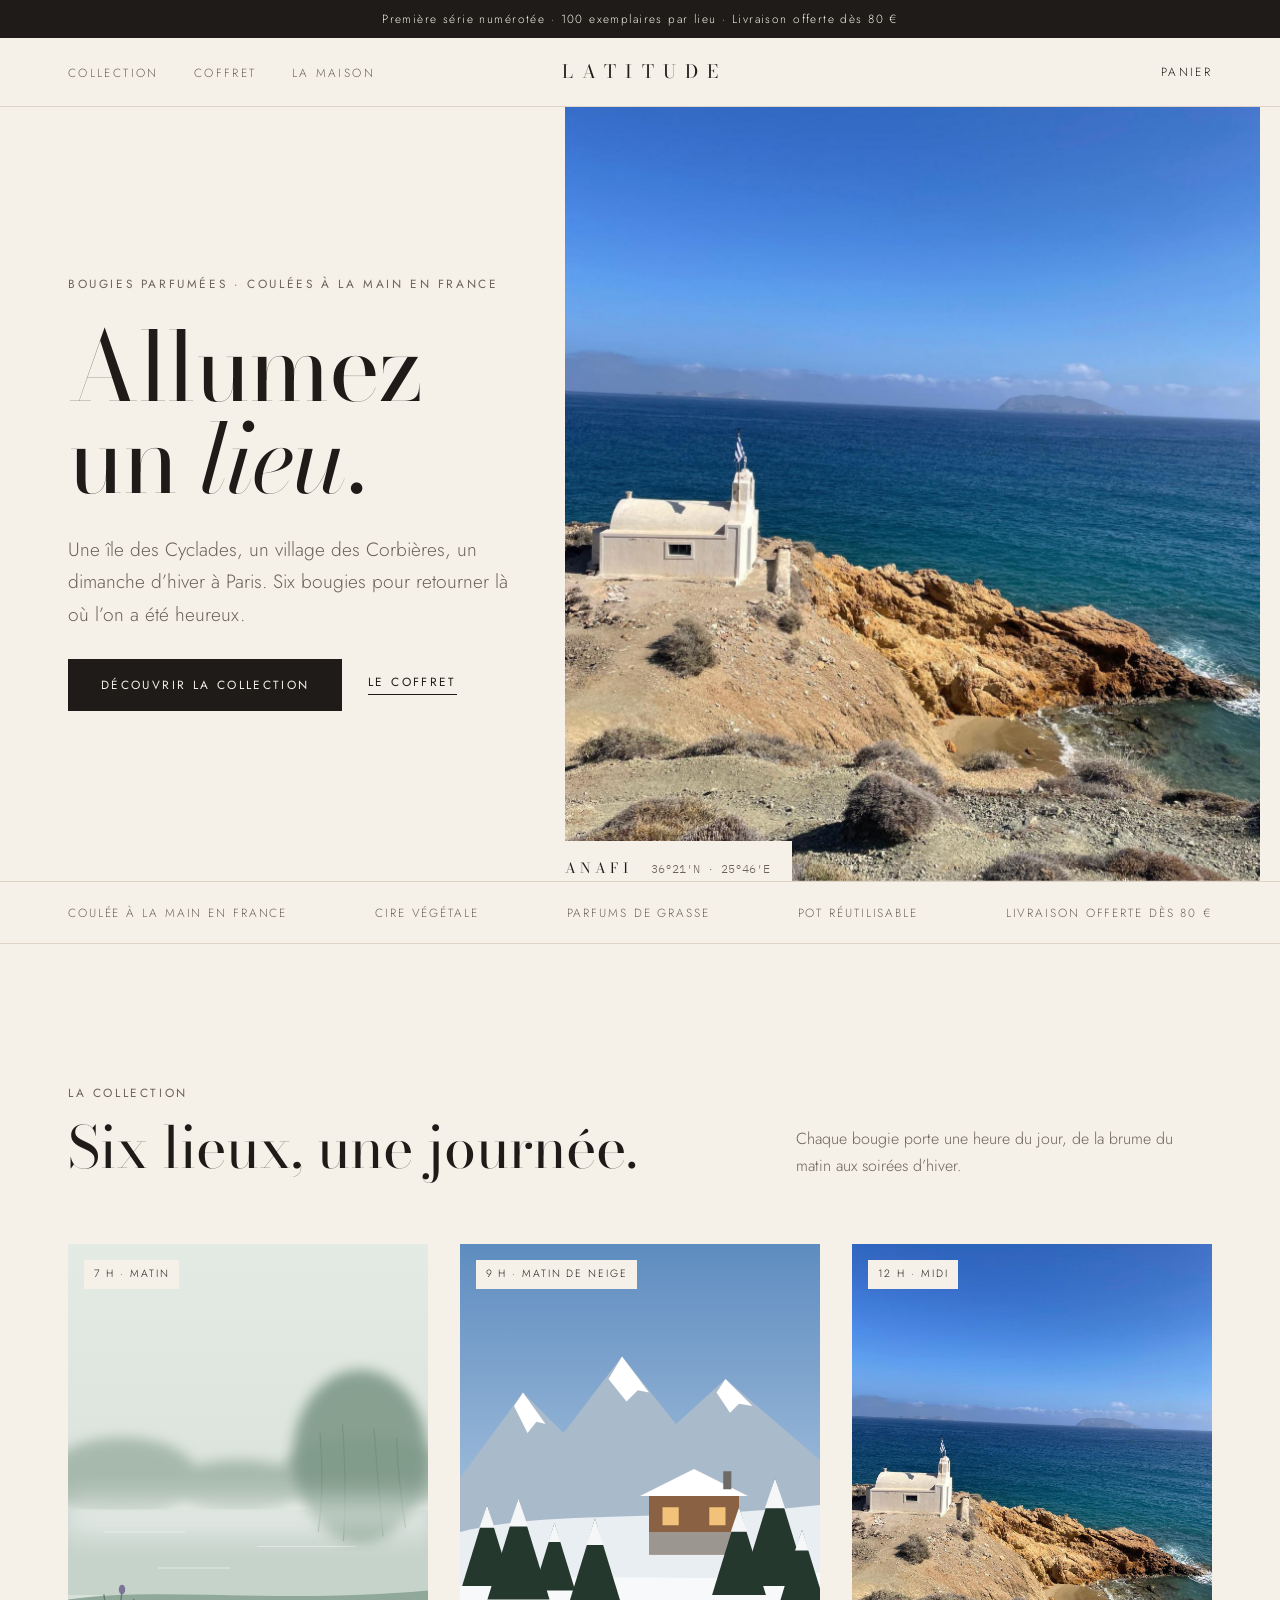
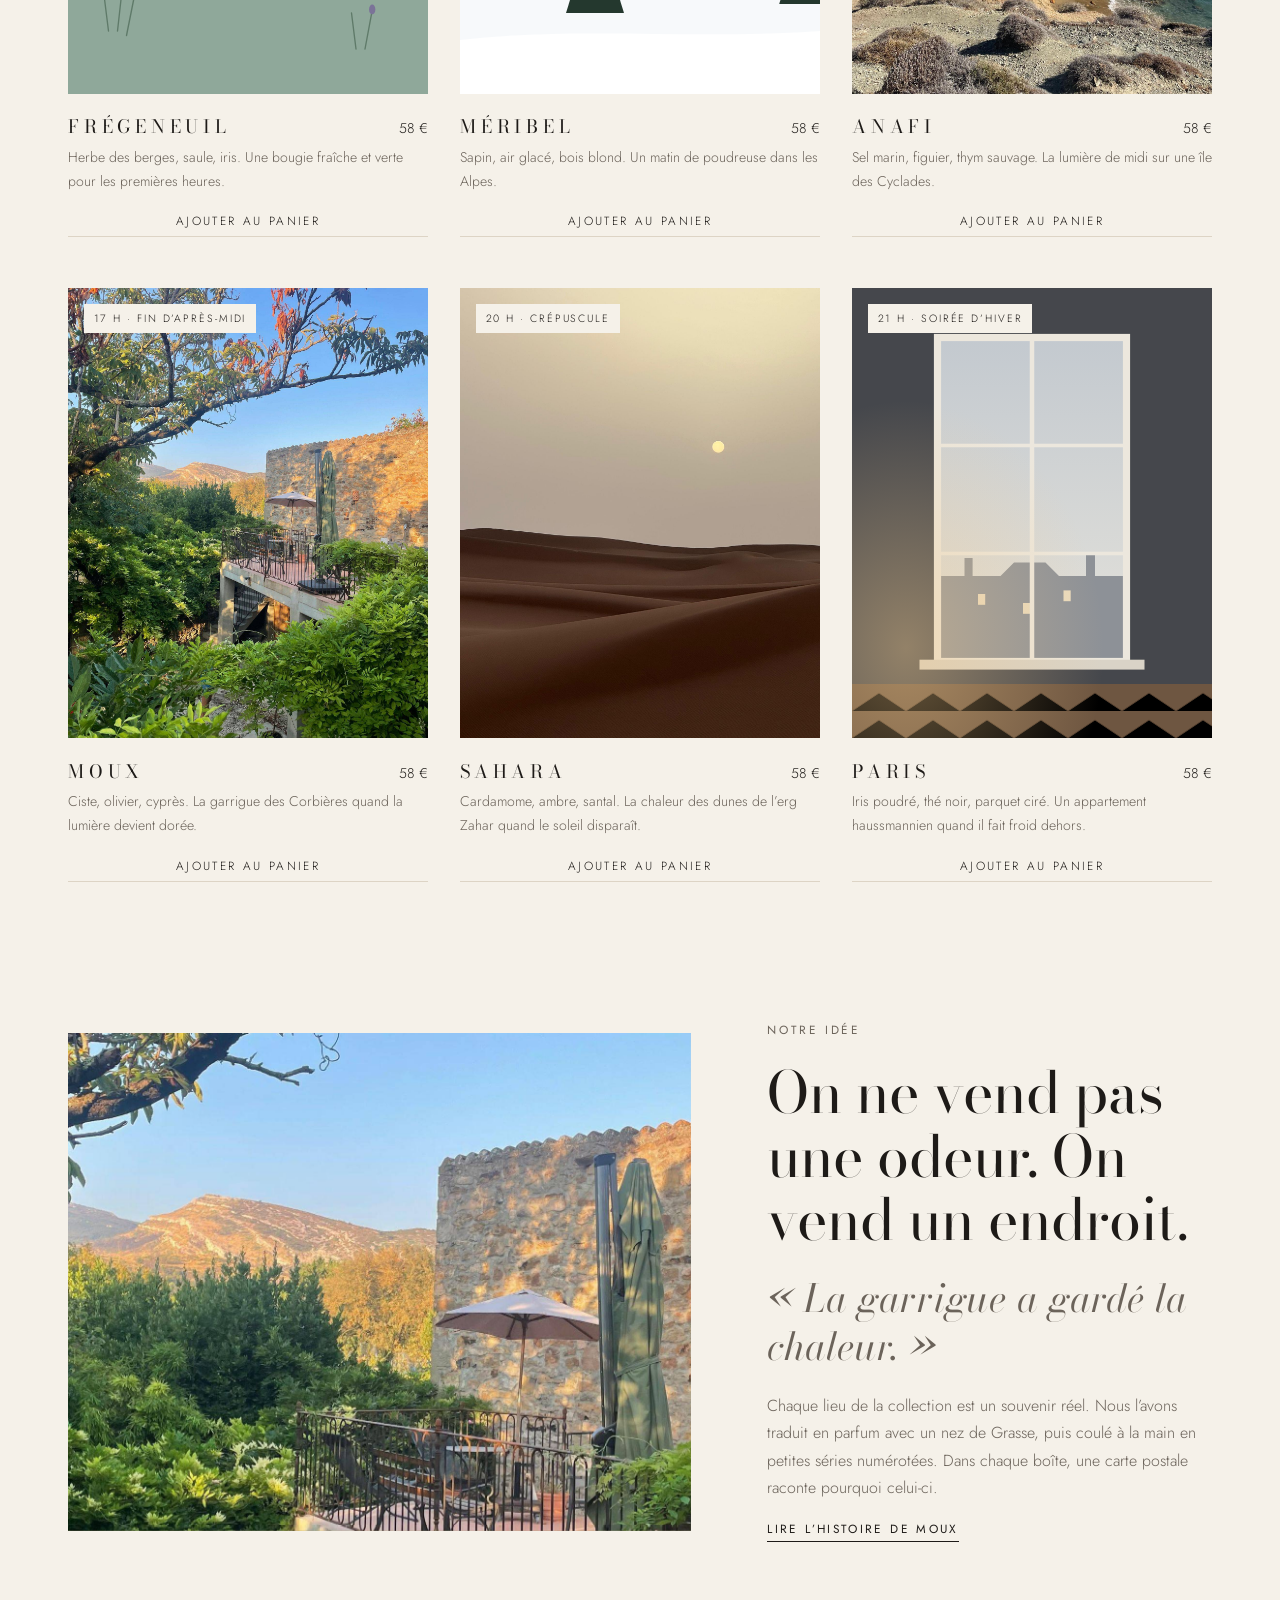
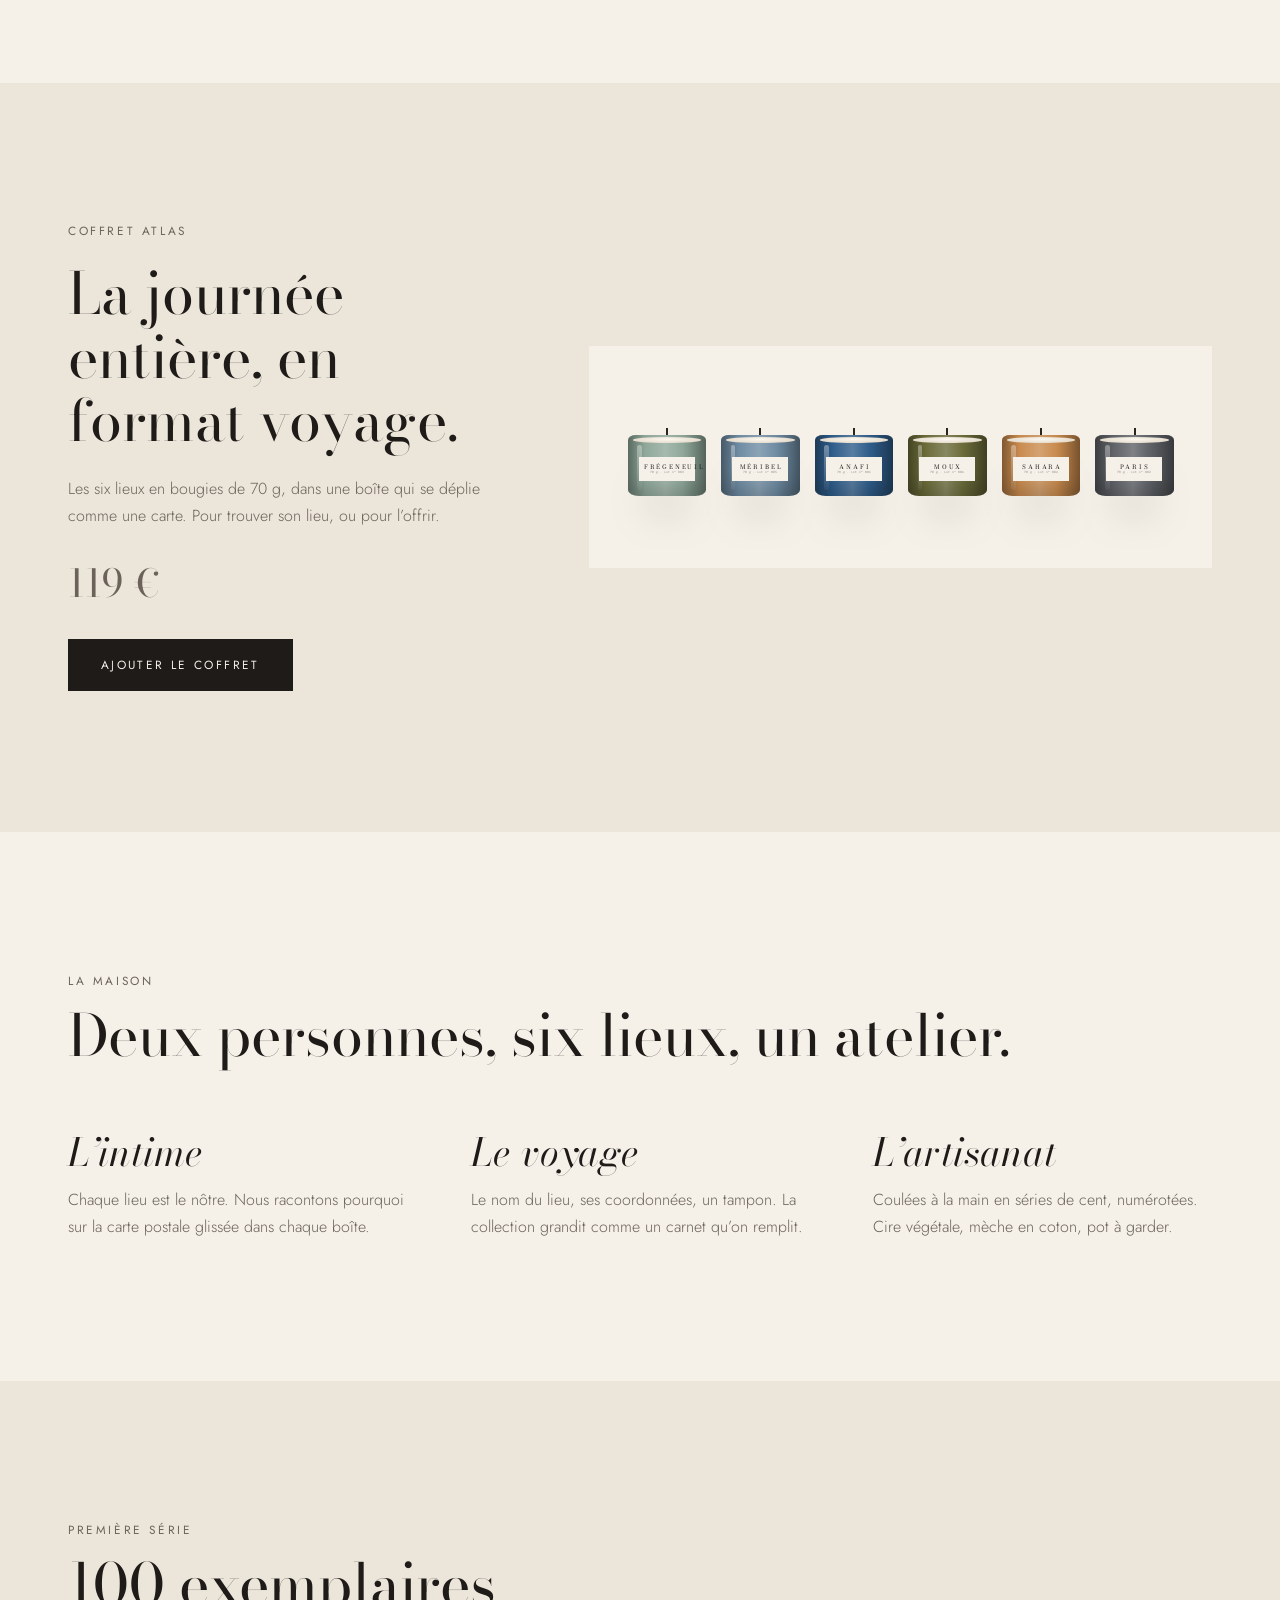
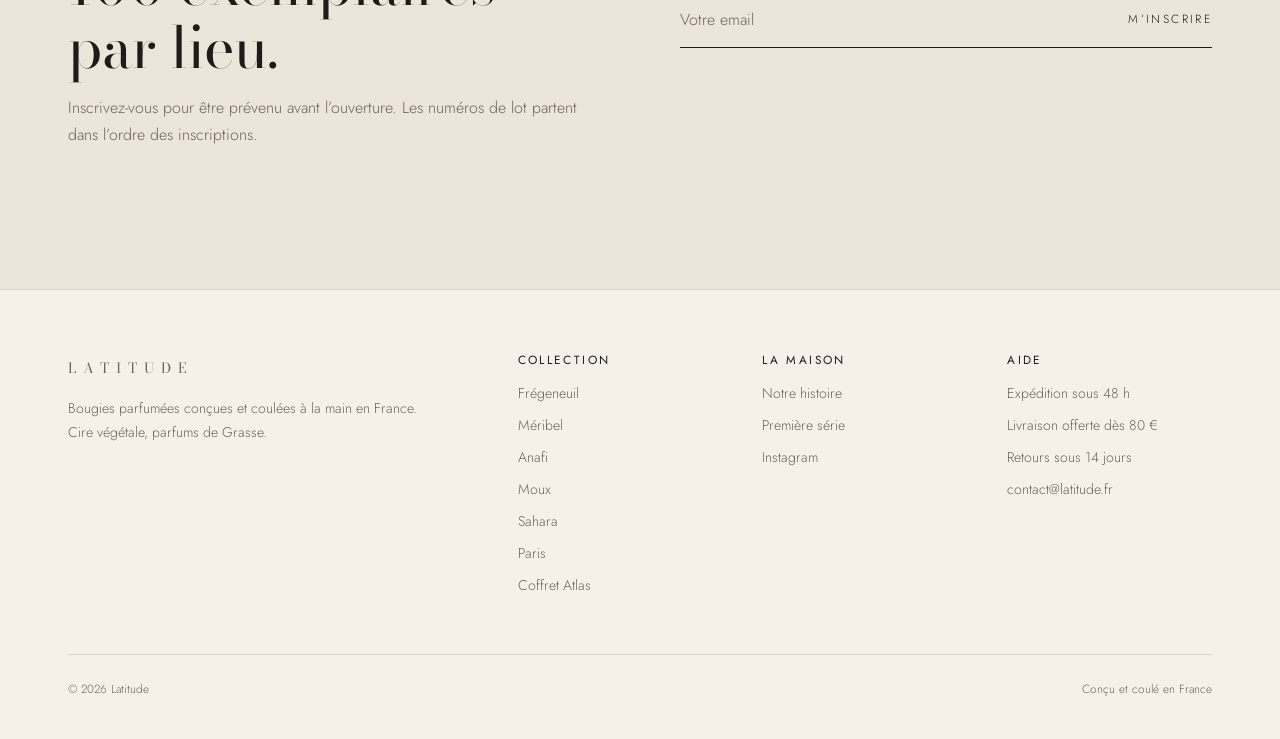
==== commit eef791d3: "Collection définitive : Anafi, Paris, Frégeneuil, Sahara, Méribel, Moux Retour de Paris, Saarah devi" ====
--- a/index.html
+++ b/index.html
@@ -41,7 +41,7 @@
         <div class="hero-copy">
           <p class="eyebrow">Bougies parfumées · Coulées à la main en France</p>
           <h1>Allumez<br>un <em>lieu</em>.</h1>
-          <p class="lede">Une île des Cyclades, un village des Corbières, une maison normande un soir d’hiver. Six bougies pour retourner là où l’on a été heureux.</p>
+          <p class="lede">Une île des Cyclades, un village des Corbières, un dimanche d’hiver à Paris. Six bougies pour retourner là où l’on a été heureux.</p>
           <div class="hero-actions">
             <a href="#collection" class="btn">Découvrir la collection</a>
             <a href="#coffret" class="link">Le coffret</a>
@@ -51,20 +51,20 @@
           <div class="hero-slide" data-name="ANAFI" data-coords="36°21′N · 25°46′E" data-href="bougies/anafi.html">
             <div class="visual" data-scene="anafi" data-photo="images/anafi/lieu.jpg" data-alt="Anafi"></div>
           </div>
+          <div class="hero-slide" data-name="SAHARA" data-coords="Coordonnées à venir" data-href="bougies/sahara.html">
+            <div class="visual" data-scene="sahara" data-photo="images/sahara/lieu.jpg" data-alt="Sahara"></div>
+          </div>
           <div class="hero-slide" data-name="MOUX" data-coords="43°10′53″N · 2°39′08″E" data-href="bougies/moux.html">
             <div class="visual" data-scene="moux" data-photo="images/moux/lieu.jpg" data-alt="Moux"></div>
           </div>
-          <div class="hero-slide" data-name="VENISE" data-coords="45°26′N · 12°20′E" data-href="bougies/venise.html">
-            <div class="visual" data-scene="venise" data-photo="images/venise/lieu.jpg" data-alt="Venise"></div>
-          </div>
-          <div class="hero-slide" data-name="SAARAH" data-coords="Coordonnées à venir" data-href="bougies/saarah.html">
-            <div class="visual" data-scene="saarah" data-photo="images/saarah/lieu.jpg" data-alt="Saarah"></div>
+          <div class="hero-slide" data-name="MÉRIBEL" data-coords="≈ 45°24′N · 6°34′E" data-href="bougies/meribel.html">
+            <div class="visual" data-scene="meribel" data-photo="images/meribel/lieu.jpg" data-alt="Méribel"></div>
           </div>
           <div class="hero-slide on" data-name="FRÉGENEUIL" data-coords="45°38′N · 0°10′E" data-href="bougies/fregeneuil.html">
             <div class="visual" data-scene="fregeneuil" data-photo="images/fregeneuil/lieu.jpg" data-alt="Frégeneuil"></div>
           </div>
-          <div class="hero-slide" data-name="CHAMBLAC" data-coords="≈ 48°58′N · 0°31′E" data-href="bougies/chamblac.html">
-            <div class="visual" data-scene="chamblac" data-photo="images/chamblac/lieu.jpg" data-alt="Chamblac"></div>
+          <div class="hero-slide" data-name="PARIS" data-coords="48°51′N · 2°21′E" data-href="bougies/paris.html">
+            <div class="visual" data-scene="paris" data-photo="images/paris/lieu.jpg" data-alt="Paris"></div>
           </div>
           <p class="hero-cap" id="hero-cap"></p>
         </div>
@@ -95,17 +95,17 @@
           <button type="button" class="card-add" data-add="fregeneuil" data-format="200">Ajouter au panier</button>
         </article>
         <article class="card">
-          <a class="card-media" href="bougies/venise.html" aria-label="Venise, voir la bougie">
-            <span class="card-moment">10 h · Matin d’hiver</span>
-            <div class="visual" data-scene="venise" data-photo="images/venise/lieu.jpg" data-alt="Venise"></div>
-            <div class="packshot" style="--c:#3F6F73" data-jar="venise" data-photo="images/venise/bougie.jpg"></div>
-          </a>
-          <div class="card-info">
-            <a href="bougies/venise.html" class="card-name">VENISE</a>
-            <span class="card-price">58 €</span>
-            <p class="card-sub">Accord lagune, iris, bois verni. Le Grand Canal par un matin d’hiver, sous un ciel sans nuage.</p>
-          </div>
-          <button type="button" class="card-add" data-add="venise" data-format="200">Ajouter au panier</button>
+          <a class="card-media" href="bougies/meribel.html" aria-label="Méribel, voir la bougie">
+            <span class="card-moment">9 h · Matin de neige</span>
+            <div class="visual" data-scene="meribel" data-photo="images/meribel/lieu.jpg" data-alt="Méribel"></div>
+            <div class="packshot" style="--c:#6F8CA3" data-jar="meribel" data-photo="images/meribel/bougie.jpg"></div>
+          </a>
+          <div class="card-info">
+            <a href="bougies/meribel.html" class="card-name">MÉRIBEL</a>
+            <span class="card-price">58 €</span>
+            <p class="card-sub">Sapin, air glacé, bois blond. Un matin de poudreuse dans les Alpes.</p>
+          </div>
+          <button type="button" class="card-add" data-add="meribel" data-format="200">Ajouter au panier</button>
         </article>
         <article class="card">
           <a class="card-media" href="bougies/anafi.html" aria-label="Anafi, voir la bougie">
@@ -134,30 +134,30 @@
           <button type="button" class="card-add" data-add="moux" data-format="200">Ajouter au panier</button>
         </article>
         <article class="card">
-          <a class="card-media" href="bougies/saarah.html" aria-label="Saarah, voir la bougie">
+          <a class="card-media" href="bougies/sahara.html" aria-label="Sahara, voir la bougie">
             <span class="card-moment">20 h · Crépuscule</span>
-            <div class="visual" data-scene="saarah" data-photo="images/saarah/lieu.jpg" data-alt="Saarah"></div>
-            <div class="packshot" style="--c:#C98B4E" data-jar="saarah" data-photo="images/saarah/bougie.jpg"></div>
-          </a>
-          <div class="card-info">
-            <a href="bougies/saarah.html" class="card-name">SAARAH</a>
+            <div class="visual" data-scene="sahara" data-photo="images/sahara/lieu.jpg" data-alt="Sahara"></div>
+            <div class="packshot" style="--c:#C98B4E" data-jar="sahara" data-photo="images/sahara/bougie.jpg"></div>
+          </a>
+          <div class="card-info">
+            <a href="bougies/sahara.html" class="card-name">SAHARA</a>
             <span class="card-price">58 €</span>
             <p class="card-sub">Cardamome, ambre, santal. La chaleur des dunes de l’erg Zahar quand le soleil disparaît.</p>
           </div>
-          <button type="button" class="card-add" data-add="saarah" data-format="200">Ajouter au panier</button>
-        </article>
-        <article class="card">
-          <a class="card-media" href="bougies/chamblac.html" aria-label="Chamblac, voir la bougie">
+          <button type="button" class="card-add" data-add="sahara" data-format="200">Ajouter au panier</button>
+        </article>
+        <article class="card">
+          <a class="card-media" href="bougies/paris.html" aria-label="Paris, voir la bougie">
             <span class="card-moment">21 h · Soirée d’hiver</span>
-            <div class="visual" data-scene="chamblac" data-photo="images/chamblac/lieu.jpg" data-alt="Chamblac"></div>
-            <div class="packshot" style="--c:#8A3E2F" data-jar="chamblac" data-photo="images/chamblac/bougie.jpg"></div>
-          </a>
-          <div class="card-info">
-            <a href="bougies/chamblac.html" class="card-name">CHAMBLAC</a>
-            <span class="card-price">58 €</span>
-            <p class="card-sub">Pomme, feu de bois, calvados. Une maison normande un soir d’hiver, quand il pleut dehors.</p>
-          </div>
-          <button type="button" class="card-add" data-add="chamblac" data-format="200">Ajouter au panier</button>
+            <div class="visual" data-scene="paris" data-photo="images/paris/lieu.jpg" data-alt="Paris"></div>
+            <div class="packshot" style="--c:#5E6166" data-jar="paris" data-photo="images/paris/bougie.jpg"></div>
+          </a>
+          <div class="card-info">
+            <a href="bougies/paris.html" class="card-name">PARIS</a>
+            <span class="card-price">58 €</span>
+            <p class="card-sub">Iris poudré, thé noir, parquet ciré. Un appartement haussmannien quand il fait froid dehors.</p>
+          </div>
+          <button type="button" class="card-add" data-add="paris" data-format="200">Ajouter au panier</button>
         </article>
       </div>
     </section>
@@ -184,7 +184,7 @@
           <p class="price-lg">119 €</p>
           <div><button type="button" class="btn" data-add="coffret-atlas">Ajouter le coffret</button></div>
         </div>
-        <div class="coffret-visual" style="background:var(--paper)"><div data-jar="fregeneuil" data-mini="1" data-flame="0"></div><div data-jar="venise" data-mini="1" data-flame="0"></div><div data-jar="anafi" data-mini="1" data-flame="0"></div><div data-jar="moux" data-mini="1" data-flame="0"></div><div data-jar="saarah" data-mini="1" data-flame="0"></div><div data-jar="chamblac" data-mini="1" data-flame="0"></div></div>
+        <div class="coffret-visual" style="background:var(--paper)"><div data-jar="fregeneuil" data-mini="1" data-flame="0"></div><div data-jar="meribel" data-mini="1" data-flame="0"></div><div data-jar="anafi" data-mini="1" data-flame="0"></div><div data-jar="moux" data-mini="1" data-flame="0"></div><div data-jar="sahara" data-mini="1" data-flame="0"></div><div data-jar="paris" data-mini="1" data-flame="0"></div></div>
       </div>
     </section>
 
@@ -216,7 +216,7 @@
           <a href="./" class="brand">LATITUDE</a>
           <p>Bougies parfumées conçues et coulées à la main en France. Cire végétale, parfums de Grasse.</p>
         </div>
-        <div><h4>Collection</h4><ul><li><a href="bougies/fregeneuil.html">Frégeneuil</a></li><li><a href="bougies/venise.html">Venise</a></li><li><a href="bougies/anafi.html">Anafi</a></li><li><a href="bougies/moux.html">Moux</a></li><li><a href="bougies/saarah.html">Saarah</a></li><li><a href="bougies/chamblac.html">Chamblac</a></li><li><a href="#coffret">Coffret Atlas</a></li></ul></div>
+        <div><h4>Collection</h4><ul><li><a href="bougies/fregeneuil.html">Frégeneuil</a></li><li><a href="bougies/meribel.html">Méribel</a></li><li><a href="bougies/anafi.html">Anafi</a></li><li><a href="bougies/moux.html">Moux</a></li><li><a href="bougies/sahara.html">Sahara</a></li><li><a href="bougies/paris.html">Paris</a></li><li><a href="#coffret">Coffret Atlas</a></li></ul></div>
         <div><h4>La maison</h4><ul><li><a href="#maison">Notre histoire</a></li><li><a href="#lettre">Première série</a></li><li><a href="https://instagram.com/" target="_blank" rel="noopener">Instagram</a></li></ul></div>
         <div><h4>Aide</h4><ul><li>Expédition sous 48 h</li><li>Livraison offerte dès 80 €</li><li>Retours sous 14 jours</li><li>contact@latitude.fr</li></ul></div>
       </div>
